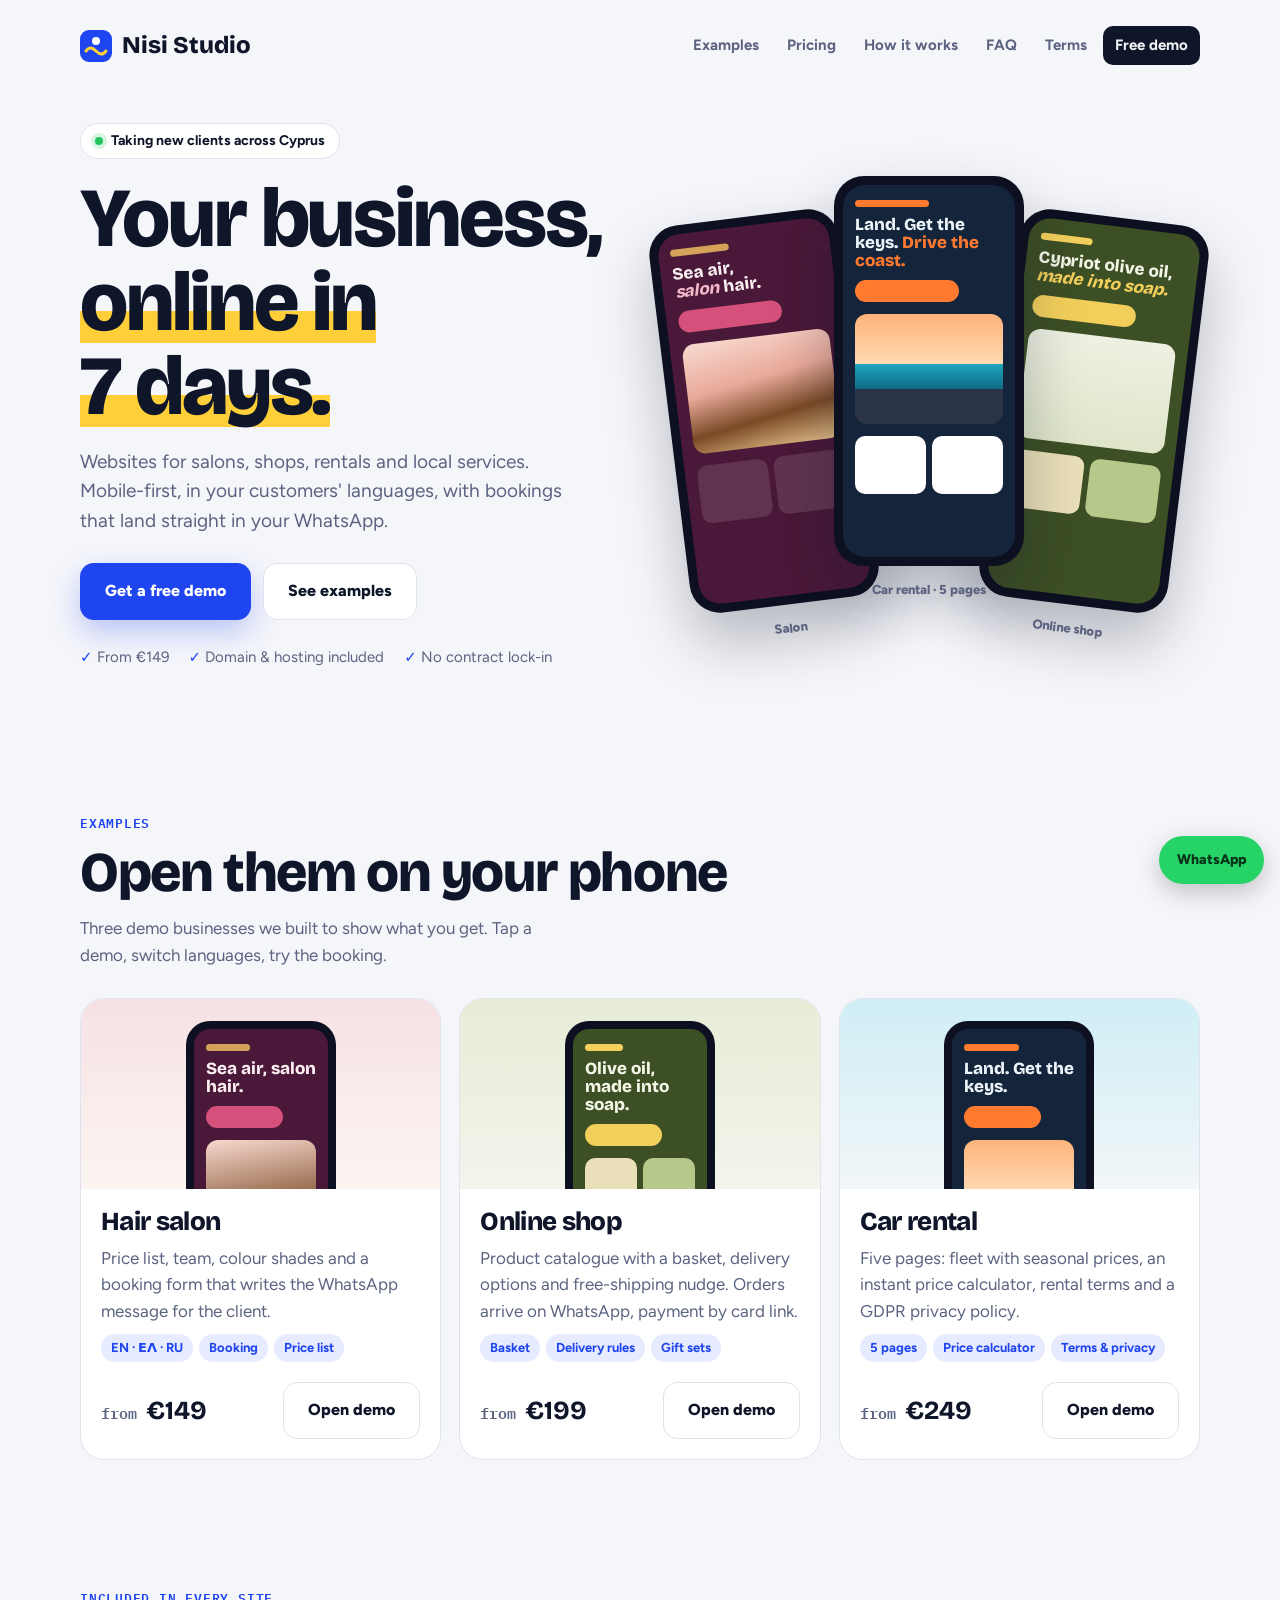
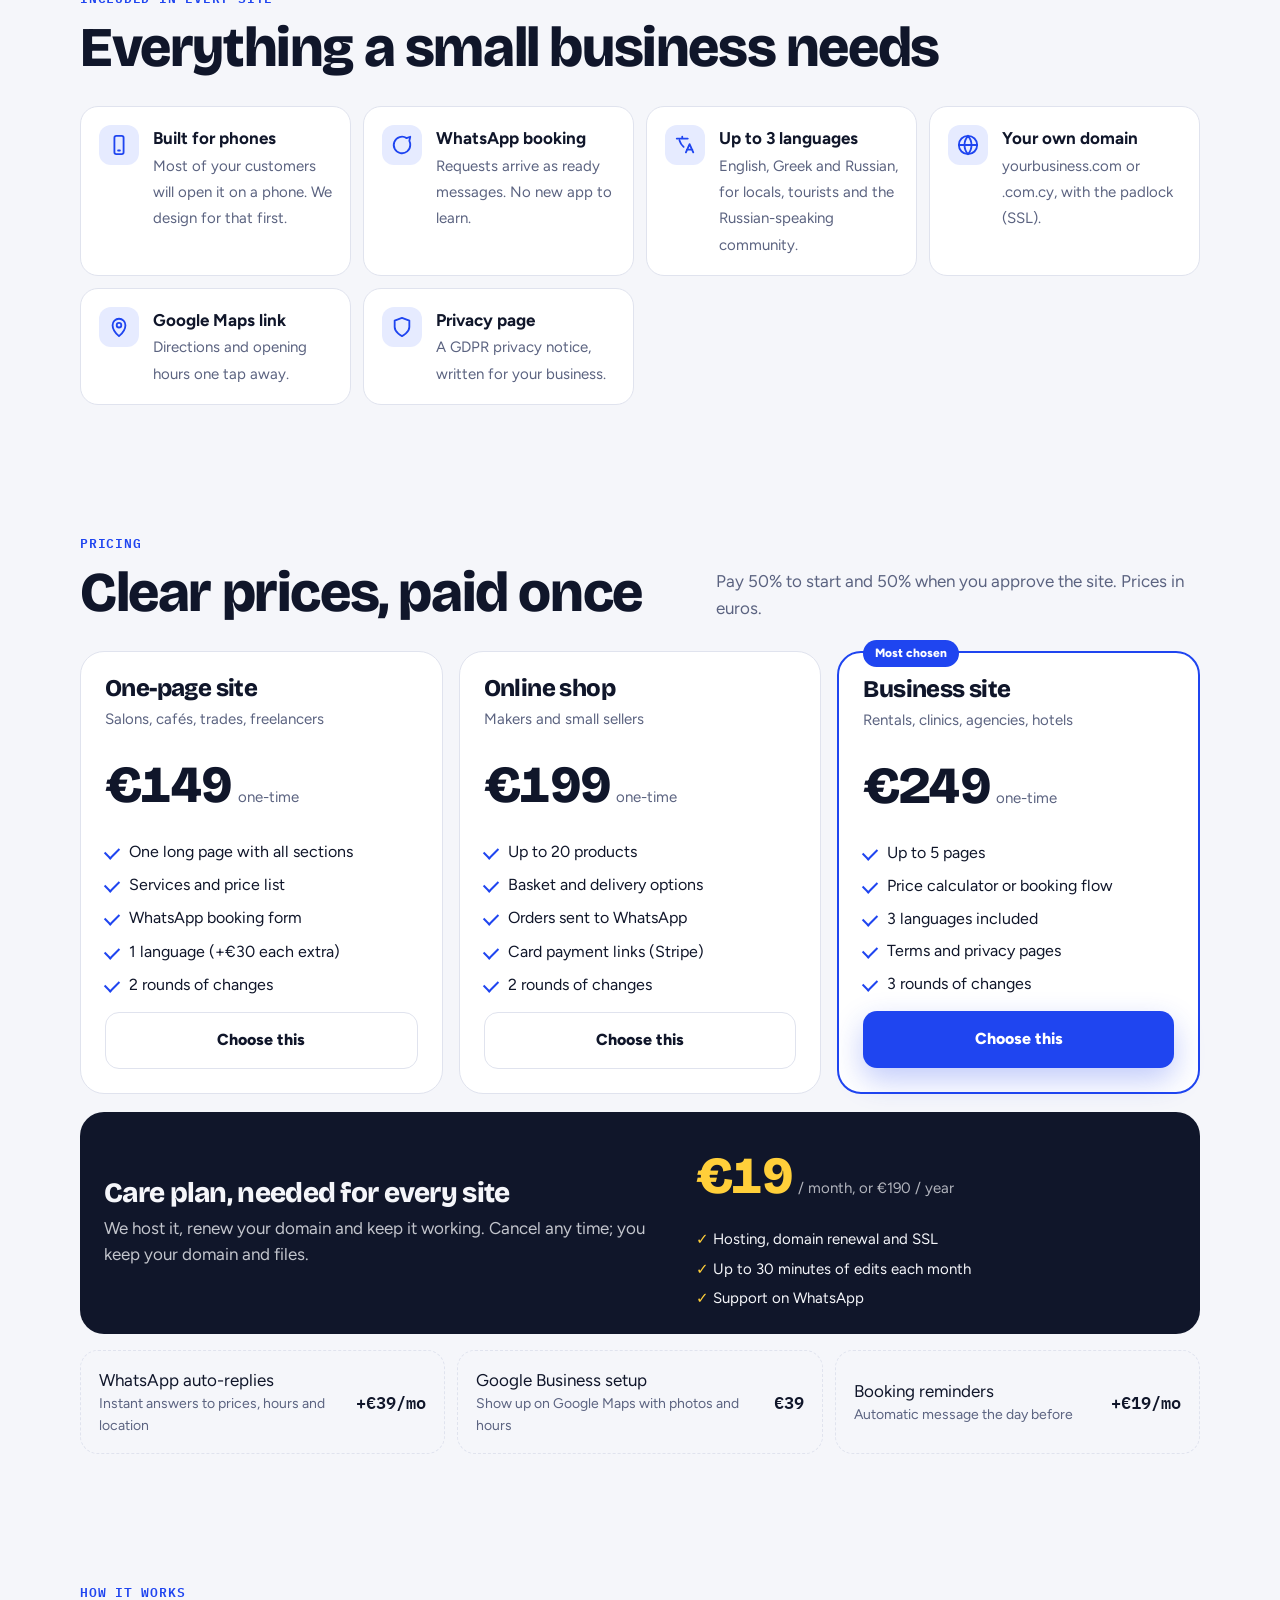
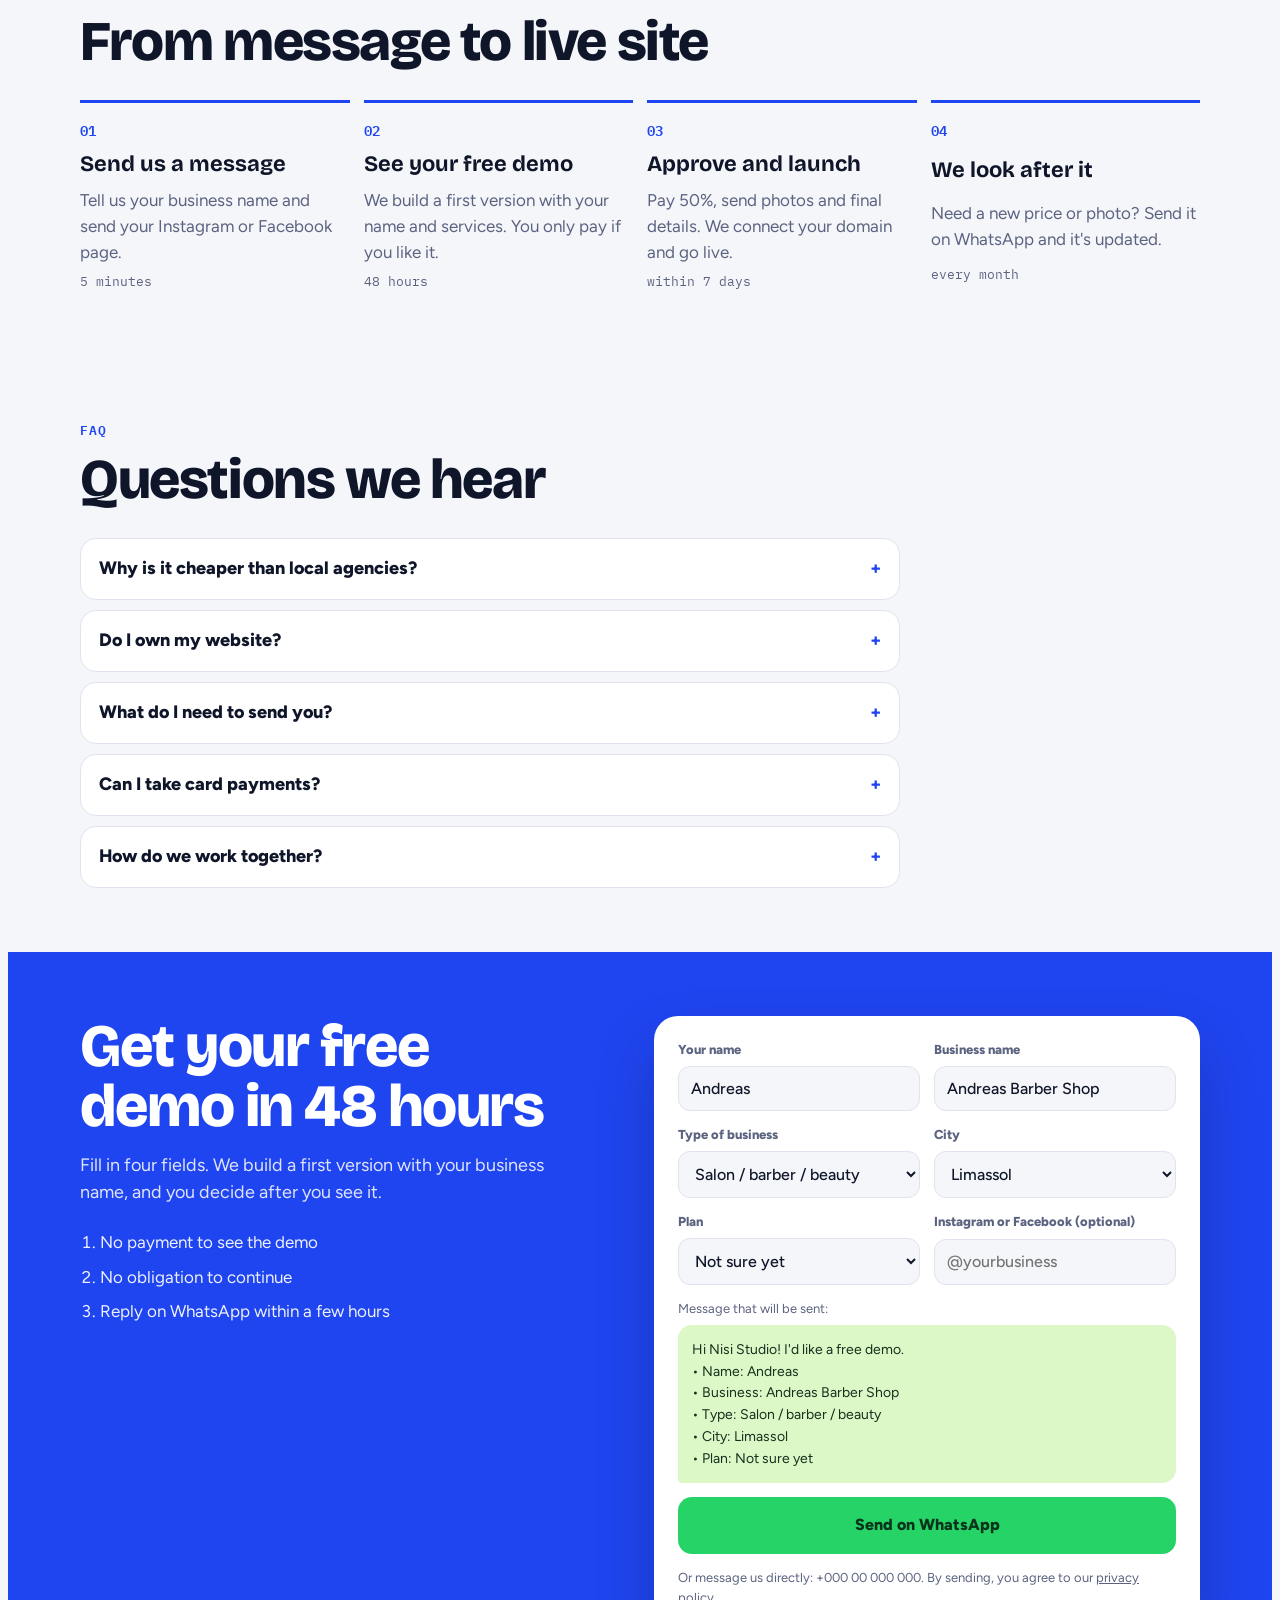
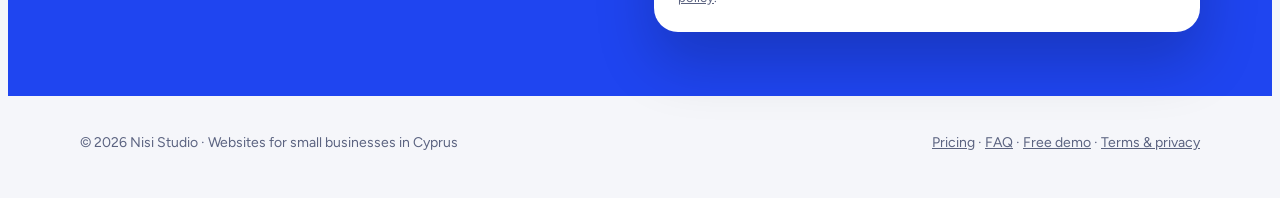
==== index.html @ 335d2a40 "Add files via upload" ====
<!doctype html>
<html lang="en">
<head>
<meta charset="utf-8">
<meta name="viewport" content="width=device-width, initial-scale=1, viewport-fit=cover">
<title>Nisi Studio</title>
<meta name="description" content="Websites for small businesses in Cyprus. Mobile-first, WhatsApp booking, ready in 7 days, from €149.">
<link rel="preconnect" href="https://fonts.googleapis.com">
<link rel="preconnect" href="https://fonts.gstatic.com" crossorigin>
<link rel="stylesheet" href="https://fonts.googleapis.com/css2?family=Bricolage+Grotesque:opsz,wght@12..96,500;12..96,700;12..96,800&family=Figtree:wght@400;500;700;800&family=IBM+Plex+Mono:wght@500;600&display=swap">
<style>
/* Layout: cobalt-on-paper studio site; hero with three phone screens previewing the demos; examples, plans, process, free-demo form that becomes a WhatsApp message */
:root{
  --bg:#f5f6fa;
  --surface:#ffffff;
  --ink:#10162a;
  --muted:#5b6380;
  --line:#e0e3ee;
  --cobalt:#1f45f0;
  --cobalt-soft:#e6ebff;
  --sun:#ffcf3a;
  --on-cobalt:#ffffff;
  --display:"Bricolage Grotesque", "Segoe UI", system-ui, sans-serif;
  --body:"Figtree", "Segoe UI", system-ui, sans-serif;
  --mono:"IBM Plex Mono", ui-monospace, Menlo, monospace;
  color-scheme:light;
}
@media (prefers-color-scheme: dark){
  :root:not([data-theme="light"]){
    --bg:#0b0f1d; --surface:#131a2e; --ink:#eef1fb; --muted:#a3abc8; --line:#232c47;
    --cobalt:#6f8bff; --cobalt-soft:#1b2550; --sun:#ffd65c; --on-cobalt:#0b0f1d; color-scheme:dark;
  }
}
:root[data-theme="dark"]{
  --bg:#0b0f1d; --surface:#131a2e; --ink:#eef1fb; --muted:#a3abc8; --line:#232c47;
  --cobalt:#6f8bff; --cobalt-soft:#1b2550; --sun:#ffd65c; --on-cobalt:#0b0f1d; color-scheme:dark;
}
*{box-sizing:border-box}
body{background:var(--bg);color:var(--ink);font-family:var(--body);font-size:17px;line-height:1.55;padding-inline:16px;padding-block:0;overflow-x:hidden}
.wrap{max-width:1120px;margin-inline:auto}
h1,h2,h3{font-family:var(--display);font-weight:800;line-height:1;margin:0;text-wrap:balance;letter-spacing:-.025em}
p{margin:0}
a{color:inherit}
button{font-family:inherit}
:focus-visible{outline:2px solid var(--cobalt);outline-offset:3px;border-radius:4px}
.hl{background:linear-gradient(transparent 58%,var(--sun) 58%,var(--sun) 90%,transparent 90%);color:inherit}

nav{display:flex;align-items:center;justify-content:space-between;gap:12px;padding-block:18px;flex-wrap:wrap}
.logo{display:flex;align-items:center;gap:10px;font-family:var(--display);font-weight:800;font-size:24px;text-decoration:none}
.logo svg{width:32px;height:32px}
.links{display:flex;gap:4px;align-items:center;flex-wrap:wrap}
.links a{text-decoration:none;font-weight:700;font-size:15px;padding:8px 12px;border-radius:10px;color:var(--muted)}
.links a:hover{color:var(--ink);background:var(--surface)}
.links a.cta{background:var(--ink);color:var(--bg)}
@media (max-width:640px){.links a:not(.cta){display:none}}

.btn{display:inline-flex;align-items:center;justify-content:center;gap:8px;padding:15px 24px;border-radius:14px;font-weight:800;font-size:16px;text-decoration:none;border:1px solid transparent;cursor:pointer}
.btn-cobalt{background:var(--cobalt);color:var(--on-cobalt);box-shadow:0 12px 30px rgba(31,69,240,.28)}
.btn-ghost{border-color:var(--line);background:var(--surface);color:var(--ink)}
.btn-wa{background:#25d366;color:#08341b}

.hero{display:grid;gap:36px;padding-block:24px 56px;align-items:center}
@media (min-width:920px){.hero{grid-template-columns:1fr 1fr;padding-block:40px 80px}}
.pill{display:inline-flex;align-items:center;gap:8px;background:var(--surface);border:1px solid var(--line);border-radius:999px;padding:6px 14px;font-size:14px;font-weight:700}
.pill i{width:8px;height:8px;border-radius:50%;background:#22c55e;box-shadow:0 0 0 4px rgba(34,197,94,.18)}
.hero h1{font-size:clamp(44px,8.4vw,84px);margin-top:18px}
.hero .lead{color:var(--muted);font-size:19px;margin-top:18px;max-width:42ch}
.ctas{display:flex;gap:12px;flex-wrap:wrap;margin-top:28px}
.facts{display:flex;flex-wrap:wrap;gap:8px 20px;margin-top:26px;font-size:15px;color:var(--muted)}
.facts span::before{content:"✓ ";color:var(--cobalt);font-weight:800}

/* three phones */
.phones{position:relative;height:440px;max-width:520px;width:100%;justify-self:center}
.phone{position:absolute;width:190px;height:390px;border-radius:30px;background:#0d1020;padding:9px;box-shadow:0 30px 60px rgba(16,22,42,.28);text-decoration:none;display:block}
.phone .scr{width:100%;height:100%;border-radius:22px;overflow:hidden;display:flex;flex-direction:column}
.phone.p1{left:0;top:40px;transform:rotate(-7deg)}
.phone.p2{left:50%;top:0;transform:translateX(-50%);z-index:2}
.phone.p3{right:0;top:40px;transform:rotate(7deg)}
@media (max-width:520px){.phones{height:380px}.phone{width:150px;height:310px;border-radius:24px}.phone .scr{border-radius:18px}}
@media (prefers-reduced-motion:no-preference){.phone{transition:transform .25s}.phone.p1:hover{transform:rotate(-4deg) translateY(-8px)}.phone.p3:hover{transform:rotate(4deg) translateY(-8px)}.phone.p2:hover{transform:translateX(-50%) translateY(-8px)}}
.mini-bar{height:7px;border-radius:4px;margin:3px 0}
.mini{padding:12px;display:grid;gap:6px;align-content:start}
.mini .t{font-family:var(--display);font-weight:800;line-height:1.05;font-size:17px}
.mini .b{height:22px;border-radius:999px;width:70%;margin-top:4px}
.mini .img{border-radius:12px;height:110px;margin-top:6px}
.mini .row{display:grid;grid-template-columns:1fr 1fr;gap:6px;margin-top:6px}
.mini .row div{height:58px;border-radius:10px}
.label{position:absolute;bottom:-34px;left:50%;transform:translateX(-50%);white-space:nowrap;font-size:13px;font-weight:800;color:var(--muted)}

section{padding-block:64px}
.sec-head{display:flex;flex-wrap:wrap;justify-content:space-between;align-items:end;gap:14px;margin-bottom:30px}
.sec-head h2{font-size:clamp(34px,6vw,56px)}
.sec-head p{color:var(--muted);max-width:44ch}
.kicker{font-family:var(--mono);font-size:13px;letter-spacing:.06em;text-transform:uppercase;color:var(--cobalt);font-weight:600;margin-bottom:12px}

/* examples */
.examples{display:grid;gap:18px;grid-template-columns:repeat(auto-fit,minmax(280px,1fr))}
.ex{background:var(--surface);border:1px solid var(--line);border-radius:24px;overflow:hidden;display:flex;flex-direction:column}
.ex .shot{height:190px;display:grid;place-items:end center;padding-top:22px;overflow:hidden}
.ex .shot .phone{position:relative;width:150px;height:240px;border-radius:24px 24px 0 0;padding:8px 8px 0;box-shadow:none}
.ex .shot .scr{border-radius:16px 16px 0 0}
.ex .body{padding:20px;display:grid;gap:10px;flex:1;align-content:start}
.ex h3{font-size:26px}
.ex p{color:var(--muted)}
.ex ul{list-style:none;margin:0;padding:0;display:flex;flex-wrap:wrap;gap:6px}
.ex li{font-size:13px;font-weight:700;background:var(--cobalt-soft);color:var(--cobalt);padding:4px 10px;border-radius:999px}
.ex .foot{display:flex;justify-content:space-between;align-items:center;gap:12px;padding:0 20px 20px}
.ex .price{font-family:var(--mono);font-weight:600;font-size:15px;color:var(--muted)}
.ex .price b{font-family:var(--display);font-size:26px;color:var(--ink)}

/* included */
.included{display:grid;gap:12px;grid-template-columns:repeat(auto-fit,minmax(230px,1fr))}
.inc{display:flex;gap:14px;align-items:flex-start;background:var(--surface);border:1px solid var(--line);border-radius:18px;padding:18px}
.inc svg{flex:none;width:40px;height:40px;padding:9px;border-radius:12px;background:var(--cobalt-soft);color:var(--cobalt)}
.inc b{display:block;font-size:17px}
.inc span{color:var(--muted);font-size:15px}

/* plans */
.plans{display:grid;gap:16px;grid-template-columns:repeat(auto-fit,minmax(260px,1fr));align-items:stretch}
.plan{background:var(--surface);border:1px solid var(--line);border-radius:24px;padding:24px;display:flex;flex-direction:column;gap:14px}
.plan.feat{border:2px solid var(--cobalt);position:relative}
.plan.feat::before{content:attr(data-badge);position:absolute;top:-13px;left:24px;background:var(--cobalt);color:var(--on-cobalt);font-size:12px;font-weight:800;padding:4px 12px;border-radius:999px}
.plan h3{font-size:24px}
.plan .for{color:var(--muted);font-size:15px;margin-top:-6px}
.amount{display:flex;align-items:baseline;gap:6px}
.amount b{font-family:var(--display);font-size:52px;font-weight:800;letter-spacing:-.03em;font-variant-numeric:tabular-nums}
.amount span{color:var(--muted);font-size:15px}
.plan ul{list-style:none;margin:0;padding:0;display:grid;gap:8px;flex:1}
.plan li{padding-left:24px;position:relative;font-size:16px}
.plan li::before{content:"";position:absolute;left:0;top:7px;width:12px;height:7px;border-left:2.5px solid var(--cobalt);border-bottom:2.5px solid var(--cobalt);transform:rotate(-45deg)}
.care{margin-top:18px;display:grid;gap:16px;background:var(--ink);color:var(--bg);border-radius:24px;padding:24px}
@media (min-width:820px){.care{grid-template-columns:1.2fr 1fr;align-items:center}}
.care h3{font-size:28px}
.care p{opacity:.78;margin-top:8px}
.care .amount b{color:var(--sun)}
.care .amount span{color:inherit;opacity:.7}
.care ul{list-style:none;margin:0;padding:0;display:grid;gap:6px;font-size:15px}
.care li::before{content:"✓ ";color:var(--sun);font-weight:800}
.addons{display:grid;gap:12px;grid-template-columns:repeat(auto-fit,minmax(240px,1fr));margin-top:16px}
.addon{border:1px dashed var(--line);border-radius:18px;padding:16px 18px;display:flex;justify-content:space-between;gap:12px;align-items:center}
.addon span{color:var(--muted);font-size:14px;display:block}
.addon b{font-family:var(--mono);font-weight:600;white-space:nowrap}

/* process */
.process{display:grid;gap:14px;grid-template-columns:repeat(auto-fit,minmax(220px,1fr));counter-reset:s}
.process div{border-top:3px solid var(--cobalt);padding-top:16px;display:grid;gap:6px;counter-increment:s}
.process div::before{content:counter(s,decimal-leading-zero);font-family:var(--mono);font-weight:600;color:var(--cobalt);font-size:14px}
.process b{font-family:var(--display);font-size:22px}
.process p{color:var(--muted)}
.process small{font-family:var(--mono);color:var(--muted);font-size:13px}

/* faq */
.faq{display:grid;gap:10px;max-width:820px}
details{background:var(--surface);border:1px solid var(--line);border-radius:16px;padding:16px 18px}
summary{cursor:pointer;font-weight:800;font-size:18px;list-style:none;display:flex;justify-content:space-between;gap:12px}
summary::-webkit-details-marker{display:none}
summary::after{content:"+";font-weight:800;color:var(--cobalt)}
details[open] summary::after{content:"–"}
details p{color:var(--muted);margin-top:10px}

/* demo form */
.demo{margin-inline:-16px;padding-inline:16px;background:var(--cobalt);color:var(--on-cobalt)}
.demo-grid{display:grid;gap:28px;padding-block:64px}
@media (min-width:900px){.demo-grid{grid-template-columns:1fr 1fr;align-items:start}}
.demo h2{font-size:clamp(36px,6.4vw,60px)}
.demo .lead{opacity:.86;margin-top:16px;max-width:40ch;font-size:18px}
.demo ol{margin:22px 0 0;padding-left:20px;display:grid;gap:8px;opacity:.92}
form{background:var(--surface);color:var(--ink);border-radius:24px;padding:24px;display:grid;gap:14px;box-shadow:0 30px 60px rgba(0,0,0,.2)}
.frow{display:grid;gap:14px;grid-template-columns:1fr 1fr}
@media (max-width:460px){.frow{grid-template-columns:1fr}}
label{display:grid;gap:6px;font-size:13px;font-weight:800;color:var(--muted)}
input,select{font:500 16px var(--body);color:var(--ink);background:var(--bg);border:1px solid var(--line);border-radius:12px;padding:12px;width:100%;min-width:0}
.preview{font-size:14px;background:#dcf8c6;color:#14301f;border-radius:14px 14px 14px 4px;padding:14px;white-space:pre-wrap}
.small{font-size:13px;color:var(--muted)}

footer{padding-block:36px;display:flex;justify-content:space-between;flex-wrap:wrap;gap:12px;color:var(--muted);font-size:14px}
.fab{position:fixed;right:16px;bottom:calc(16px + env(safe-area-inset-bottom,0px));background:#25d366;color:#08341b;border-radius:999px;padding:13px 18px;font-weight:800;font-size:14px;text-decoration:none;box-shadow:0 8px 24px rgba(0,0,0,.22);z-index:5}
@media (prefers-reduced-motion:no-preference){.btn,.ex{transition:transform .18s}.btn:hover{transform:translateY(-2px)}.ex:hover{transform:translateY(-4px)}}
</style>
</head>
<body>

<div class="wrap">
<nav aria-label="Main">
  <a class="logo" href="#top"><svg viewBox="0 0 32 32" aria-hidden="true"><rect width="32" height="32" rx="9" fill="#1f45f0"/><path d="M6 21c3-4 6-4 10 0s7 4 10 0" stroke="#ffcf3a" stroke-width="3" fill="none" stroke-linecap="round"/><circle cx="16" cy="11" r="4" fill="#fff"/></svg>Nisi Studio</a>
  <div class="links"><a href="#work">Examples</a><a href="#pricing">Pricing</a><a href="#how">How it works</a><a href="#faq">FAQ</a><a href="legal.html">Terms</a><a class="cta" href="#demo">Free demo</a></div>
</nav>

<header class="hero" id="top">
  <div>
    <span class="pill"><i></i>Taking new clients across Cyprus</span>
    <h1>Your business, <span class="hl">online in 7 days.</span></h1>
    <p class="lead">Websites for salons, shops, rentals and local services. Mobile-first, in your customers' languages, with bookings that land straight in your WhatsApp.</p>
    <div class="ctas">
      <a class="btn btn-cobalt" href="#demo">Get a free demo</a>
      <a class="btn btn-ghost" href="#work">See examples</a>
    </div>
    <div class="facts"><span>From €149</span><span>Domain & hosting included</span><span>No contract lock-in</span></div>
  </div>
  <div class="phones" aria-label="Three example websites">
    <a class="phone p1" href="demos/salon.html" target="_blank" rel="noopener" aria-label="Open the salon example">
      <div class="scr" style="background:#4a1838;color:#fbeef0">
        <div class="mini"><div class="mini-bar" style="width:40%;background:#d4a259"></div><div class="t">Sea air,<br><em style="color:#f2b8c9">salon</em> hair.</div><div class="b" style="background:#d5507a"></div><div class="img" style="background:linear-gradient(170deg,#f9d9cf,#e8a99a 40%,#7a4a26 70%,#e6c08a)"></div><div class="row"><div style="background:rgba(255,255,255,.12)"></div><div style="background:rgba(255,255,255,.12)"></div></div></div>
      </div><span class="label">Salon</span>
    </a>
    <a class="phone p2" href="demos/cars/index.html" target="_blank" rel="noopener" aria-label="Open the car rental example">
      <div class="scr" style="background:#13243b;color:#eef5fa">
        <div class="mini"><div class="mini-bar" style="width:50%;background:#ff7a2f"></div><div class="t">Land. Get the keys. <span style="color:#ff7a2f">Drive the coast.</span></div><div class="b" style="background:#ff7a2f"></div><div class="img" style="background:linear-gradient(180deg,#ffb37a 0,#ffd9b0 45%,#1fa7c0 45%,#0d6c84 68%,#2a3446 68%)"></div><div class="row"><div style="background:#fff"></div><div style="background:#fff"></div></div></div>
      </div><span class="label">Car rental · 5 pages</span>
    </a>
    <a class="phone p3" href="demos/shop.html" target="_blank" rel="noopener" aria-label="Open the shop example">
      <div class="scr" style="background:#3d4f25;color:#f4f6e8">
        <div class="mini"><div class="mini-bar" style="width:35%;background:#f2cf5b"></div><div class="t">Cypriot olive oil, <em style="color:#f2cf5b">made into soap.</em></div><div class="b" style="background:#f2cf5b"></div><div class="img" style="background:linear-gradient(180deg,#eef1e2,#dfe5c9)"></div><div class="row"><div style="background:#e9dfb8"></div><div style="background:#b7c98a"></div></div></div>
      </div><span class="label">Online shop</span>
    </a>
  </div>
</header>

<section id="work">
  <div class="sec-head">
    <div><div class="kicker">Examples</div><h2>Open them on your phone</h2></div>
    <p>Three demo businesses we built to show what you get. Tap a demo, switch languages, try the booking.</p>
  </div>
  <div class="examples">
    <article class="ex">
      <div class="shot" style="background:linear-gradient(180deg,#f6e1e4,#fbf5f2)"><div class="phone"><div class="scr" style="background:#4a1838;color:#fbeef0"><div class="mini"><div class="mini-bar" style="width:40%;background:#d4a259"></div><div class="t">Sea air, salon hair.</div><div class="b" style="background:#d5507a"></div><div class="img" style="background:linear-gradient(170deg,#f9d9cf,#7a4a26 70%,#e6c08a)"></div></div></div></div></div>
      <div class="body"><h3>Hair salon</h3><p>Price list, team, colour shades and a booking form that writes the WhatsApp message for the client.</p><ul><li>EN · ΕΛ · RU</li><li>Booking</li><li>Price list</li></ul></div>
      <div class="foot"><span class="price">from <b>€149</b></span><a class="btn btn-ghost" href="demos/salon.html" target="_blank" rel="noopener">Open demo</a></div>
    </article>
    <article class="ex">
      <div class="shot" style="background:linear-gradient(180deg,#e7ecd6,#f3f4ec)"><div class="phone"><div class="scr" style="background:#3d4f25;color:#f4f6e8"><div class="mini"><div class="mini-bar" style="width:35%;background:#f2cf5b"></div><div class="t">Olive oil, made into soap.</div><div class="b" style="background:#f2cf5b"></div><div class="row"><div style="background:#e9dfb8"></div><div style="background:#b7c98a"></div></div></div></div></div></div>
      <div class="body"><h3>Online shop</h3><p>Product catalogue with a basket, delivery options and free-shipping nudge. Orders arrive on WhatsApp, payment by card link.</p><ul><li>Basket</li><li>Delivery rules</li><li>Gift sets</li></ul></div>
      <div class="foot"><span class="price">from <b>€199</b></span><a class="btn btn-ghost" href="demos/shop.html" target="_blank" rel="noopener">Open demo</a></div>
    </article>
    <article class="ex">
      <div class="shot" style="background:linear-gradient(180deg,#cfeef5,#f2f6f8)"><div class="phone"><div class="scr" style="background:#13243b;color:#eef5fa"><div class="mini"><div class="mini-bar" style="width:50%;background:#ff7a2f"></div><div class="t">Land. Get the keys.</div><div class="b" style="background:#ff7a2f"></div><div class="img" style="background:linear-gradient(180deg,#ffb37a 0,#ffd9b0 45%,#1fa7c0 45%,#0d6c84 68%,#2a3446 68%)"></div></div></div></div></div>
      <div class="body"><h3>Car rental</h3><p>Five pages: fleet with seasonal prices, an instant price calculator, rental terms and a GDPR privacy policy.</p><ul><li>5 pages</li><li>Price calculator</li><li>Terms & privacy</li></ul></div>
      <div class="foot"><span class="price">from <b>€249</b></span><a class="btn btn-ghost" href="demos/cars/index.html" target="_blank" rel="noopener">Open demo</a></div>
    </article>
  </div>
</section>

<section>
  <div class="sec-head"><div><div class="kicker">Included in every site</div><h2>Everything a small business needs</h2></div></div>
  <div class="included">
    <div class="inc"><svg viewBox="0 0 24 24" fill="none" stroke="currentColor" stroke-width="2" stroke-linecap="round" stroke-linejoin="round" aria-hidden="true"><rect x="7" y="2" width="10" height="20" rx="2"/><path d="M11 18h2"/></svg><div><b>Built for phones</b><span>Most of your customers will open it on a phone. We design for that first.</span></div></div>
    <div class="inc"><svg viewBox="0 0 24 24" fill="none" stroke="currentColor" stroke-width="2" stroke-linecap="round" stroke-linejoin="round" aria-hidden="true"><path d="M21 12a9 9 0 1 1-4-7.5L21 3l-1 4.5A9 9 0 0 1 21 12Z"/></svg><div><b>WhatsApp booking</b><span>Requests arrive as ready messages. No new app to learn.</span></div></div>
    <div class="inc"><svg viewBox="0 0 24 24" fill="none" stroke="currentColor" stroke-width="2" stroke-linecap="round" stroke-linejoin="round" aria-hidden="true"><path d="M3 5h12M9 3v2m1.5 9A15 15 0 0 1 6 7m7 13 4-9 4 9m-7-3h6"/></svg><div><b>Up to 3 languages</b><span>English, Greek and Russian, for locals, tourists and the Russian-speaking community.</span></div></div>
    <div class="inc"><svg viewBox="0 0 24 24" fill="none" stroke="currentColor" stroke-width="2" stroke-linecap="round" stroke-linejoin="round" aria-hidden="true"><circle cx="12" cy="12" r="10"/><path d="M2 12h20M12 2a15 15 0 0 1 0 20M12 2a15 15 0 0 0 0 20"/></svg><div><b>Your own domain</b><span>yourbusiness.com or .com.cy, with the padlock (SSL).</span></div></div>
    <div class="inc"><svg viewBox="0 0 24 24" fill="none" stroke="currentColor" stroke-width="2" stroke-linecap="round" stroke-linejoin="round" aria-hidden="true"><path d="M12 22s-7-6-7-12a7 7 0 0 1 14 0c0 6-7 12-7 12Z"/><circle cx="12" cy="10" r="2.5"/></svg><div><b>Google Maps link</b><span>Directions and opening hours one tap away.</span></div></div>
    <div class="inc"><svg viewBox="0 0 24 24" fill="none" stroke="currentColor" stroke-width="2" stroke-linecap="round" stroke-linejoin="round" aria-hidden="true"><path d="M12 22s8-4 8-10V5l-8-3-8 3v7c0 6 8 10 8 10Z"/></svg><div><b>Privacy page</b><span>A GDPR privacy notice, written for your business.</span></div></div>
  </div>
</section>

<section id="pricing">
  <div class="sec-head">
    <div><div class="kicker">Pricing</div><h2>Clear prices, paid once</h2></div>
    <p>Pay 50% to start and 50% when you approve the site. Prices in euros.</p>
  </div>
  <div class="plans">
    <div class="plan">
      <h3>One-page site</h3><p class="for">Salons, cafés, trades, freelancers</p>
      <div class="amount"><b>€149</b><span>one-time</span></div>
      <ul><li>One long page with all sections</li><li>Services and price list</li><li>WhatsApp booking form</li><li>1 language (+€30 each extra)</li><li>2 rounds of changes</li></ul>
      <a class="btn btn-ghost" href="#demo" data-plan="One-page site">Choose this</a>
    </div>
    <div class="plan">
      <h3>Online shop</h3><p class="for">Makers and small sellers</p>
      <div class="amount"><b>€199</b><span>one-time</span></div>
      <ul><li>Up to 20 products</li><li>Basket and delivery options</li><li>Orders sent to WhatsApp</li><li>Card payment links (Stripe)</li><li>2 rounds of changes</li></ul>
      <a class="btn btn-ghost" href="#demo" data-plan="Online shop">Choose this</a>
    </div>
    <div class="plan feat" data-badge="Most chosen">
      <h3>Business site</h3><p class="for">Rentals, clinics, agencies, hotels</p>
      <div class="amount"><b>€249</b><span>one-time</span></div>
      <ul><li>Up to 5 pages</li><li>Price calculator or booking flow</li><li>3 languages included</li><li>Terms and privacy pages</li><li>3 rounds of changes</li></ul>
      <a class="btn btn-cobalt" href="#demo" data-plan="Business site">Choose this</a>
    </div>
  </div>
  <div class="care">
    <div>
      <h3>Care plan, needed for every site</h3>
      <p>We host it, renew your domain and keep it working. Cancel any time; you keep your domain and files.</p>
    </div>
    <div style="display:grid;gap:12px">
      <div class="amount"><b>€19</b><span>/ month, or €190 / year</span></div>
      <ul><li>Hosting, domain renewal and SSL</li><li>Up to 30 minutes of edits each month</li><li>Support on WhatsApp</li></ul>
    </div>
  </div>
  <div class="addons">
    <div class="addon"><div>WhatsApp auto-replies<span>Instant answers to prices, hours and location</span></div><b>+€39/mo</b></div>
    <div class="addon"><div>Google Business setup<span>Show up on Google Maps with photos and hours</span></div><b>€39</b></div>
    <div class="addon"><div>Booking reminders<span>Automatic message the day before</span></div><b>+€19/mo</b></div>
  </div>
</section>

<section id="how">
  <div class="sec-head"><div><div class="kicker">How it works</div><h2>From message to live site</h2></div></div>
  <div class="process">
    <div><b>Send us a message</b><p>Tell us your business name and send your Instagram or Facebook page.</p><small>5 minutes</small></div>
    <div><b>See your free demo</b><p>We build a first version with your name and services. You only pay if you like it.</p><small>48 hours</small></div>
    <div><b>Approve and launch</b><p>Pay 50%, send photos and final details. We connect your domain and go live.</p><small>within 7 days</small></div>
    <div><b>We look after it</b><p>Need a new price or photo? Send it on WhatsApp and it's updated.</p><small>every month</small></div>
  </div>
</section>

<section id="faq">
  <div class="sec-head"><div><div class="kicker">FAQ</div><h2>Questions we hear</h2></div></div>
  <div class="faq">
    <details><summary>Why is it cheaper than local agencies?</summary><p>We are a small remote studio with no office costs, and we build on a proven set of templates that we adapt to your business. You get a custom-looking site without paying for weeks of meetings.</p></details>
    <details><summary>Do I own my website?</summary><p>Yes. The domain carries your business name and the files are yours. We manage the technical side while you're on the care plan, and if you ever leave, we transfer the domain and hand over every file.</p></details>
    <details><summary>What do I need to send you?</summary><p>Your logo if you have one, 5 to 15 photos, your services and prices, opening hours and your WhatsApp number. We can write the text for you.</p></details>
    <details><summary>Can I take card payments?</summary><p>Yes. Shops and bookings can send a secure Stripe payment link after you confirm an order. For bigger stores we can move you to Shopify later.</p></details>
    <details><summary>How do we work together?</summary><p>Everything happens on WhatsApp and short video calls, in English. You approve each step before we move on.</p></details>
  </div>
</section>
</div>

<div class="demo" id="demo">
<div class="wrap">
<div class="demo-grid">
  <div>
    <h2>Get your free demo in 48 hours</h2>
    <p class="lead">Fill in four fields. We build a first version with your business name, and you decide after you see it.</p>
    <ol><li>No payment to see the demo</li><li>No obligation to continue</li><li>Reply on WhatsApp within a few hours</li></ol>
  </div>
  <form id="form" novalidate>
    <div class="frow">
      <label>Your name<input id="f-name" autocomplete="name" value="Andreas"></label>
      <label>Business name<input id="f-biz" value="Andreas Barber Shop"></label>
    </div>
    <div class="frow">
      <label>Type of business<select id="f-type"><option>Salon / barber / beauty</option><option>Restaurant / café</option><option>Shop / online seller</option><option>Car or boat rental</option><option>Clinic / health</option><option>Real estate</option><option>Freelancer / services</option><option>Other</option></select></label>
      <label>City<select id="f-country"><option>Limassol</option><option>Nicosia</option><option>Larnaca</option><option>Paphos</option><option>Ayia Napa / Protaras</option><option>Other</option></select></label>
    </div>
    <div class="frow">
      <label>Plan<select id="f-plan"><option>Not sure yet</option><option>One-page site</option><option>Online shop</option><option>Business site</option></select></label>
      <label>Instagram or Facebook (optional)<input id="f-link" placeholder="@yourbusiness"></label>
    </div>
    <div><div class="small" style="margin-bottom:6px">Message that will be sent:</div><div class="preview" id="preview"></div></div>
    <a class="btn btn-wa" id="send" href="#" target="_blank" rel="noopener">Send on WhatsApp</a>
    <p class="small">Or message us directly: <span id="num">+000 00 000 000</span>. By sending, you agree to our <a href="legal.html#privacy">privacy policy</a>.</p>
  </form>
</div>
</div>
</div>

<div class="wrap">
<footer>
  <span>© 2026 Nisi Studio · Websites for small businesses in Cyprus</span>
  <span><a href="#pricing">Pricing</a> · <a href="#faq">FAQ</a> · <a href="#demo">Free demo</a> · <a href="legal.html">Terms & privacy</a></span>
</footer>
</div>

<a class="fab" id="fab" href="#" target="_blank" rel="noopener">WhatsApp</a>

<script>
const WA = "000000000000"; // put your WhatsApp number here, digits only, with country code
const $ = id => document.getElementById(id);
function update(){
  const lines = ["Hi Nisi Studio! I'd like a free demo.",
    `• Name: ${$("f-name").value}`,
    `• Business: ${$("f-biz").value}`,
    `• Type: ${$("f-type").value}`,
    `• City: ${$("f-country").value}`,
    `• Plan: ${$("f-plan").value}`];
  if ($("f-link").value.trim()) lines.push(`• Page: ${$("f-link").value.trim()}`);
  const text = lines.join("\n");
  $("preview").textContent = text;
  $("send").href = `https://wa.me/${WA}?text=${encodeURIComponent(text)}`;
}
$("fab").href = `https://wa.me/${WA}?text=${encodeURIComponent("Hi Nisi Studio! I have a question about a website.")}`;
document.querySelectorAll("[data-plan]").forEach(a => a.addEventListener("click", () => { $("f-plan").value = a.dataset.plan; update(); }));
$("form").addEventListener("input", update);
$("form").addEventListener("submit", e => e.preventDefault());
update();
</script>
</body>
</html>
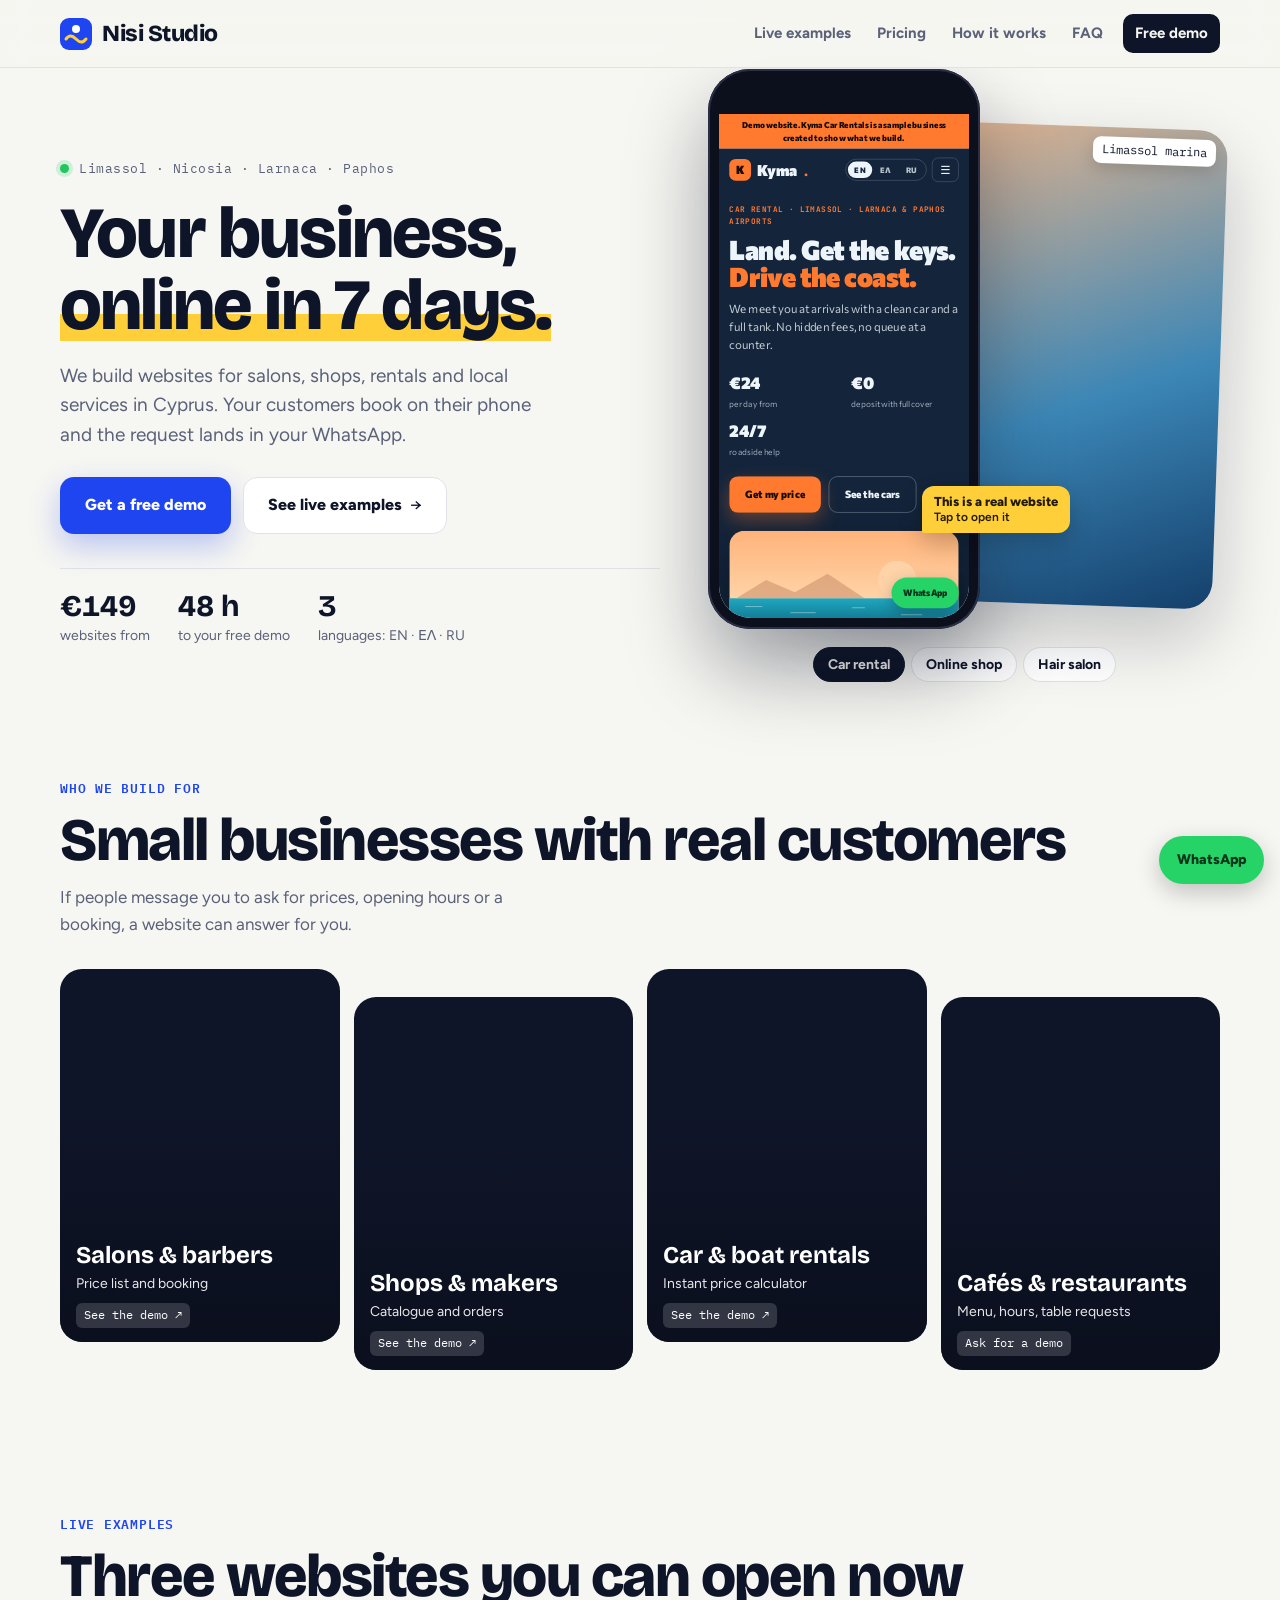
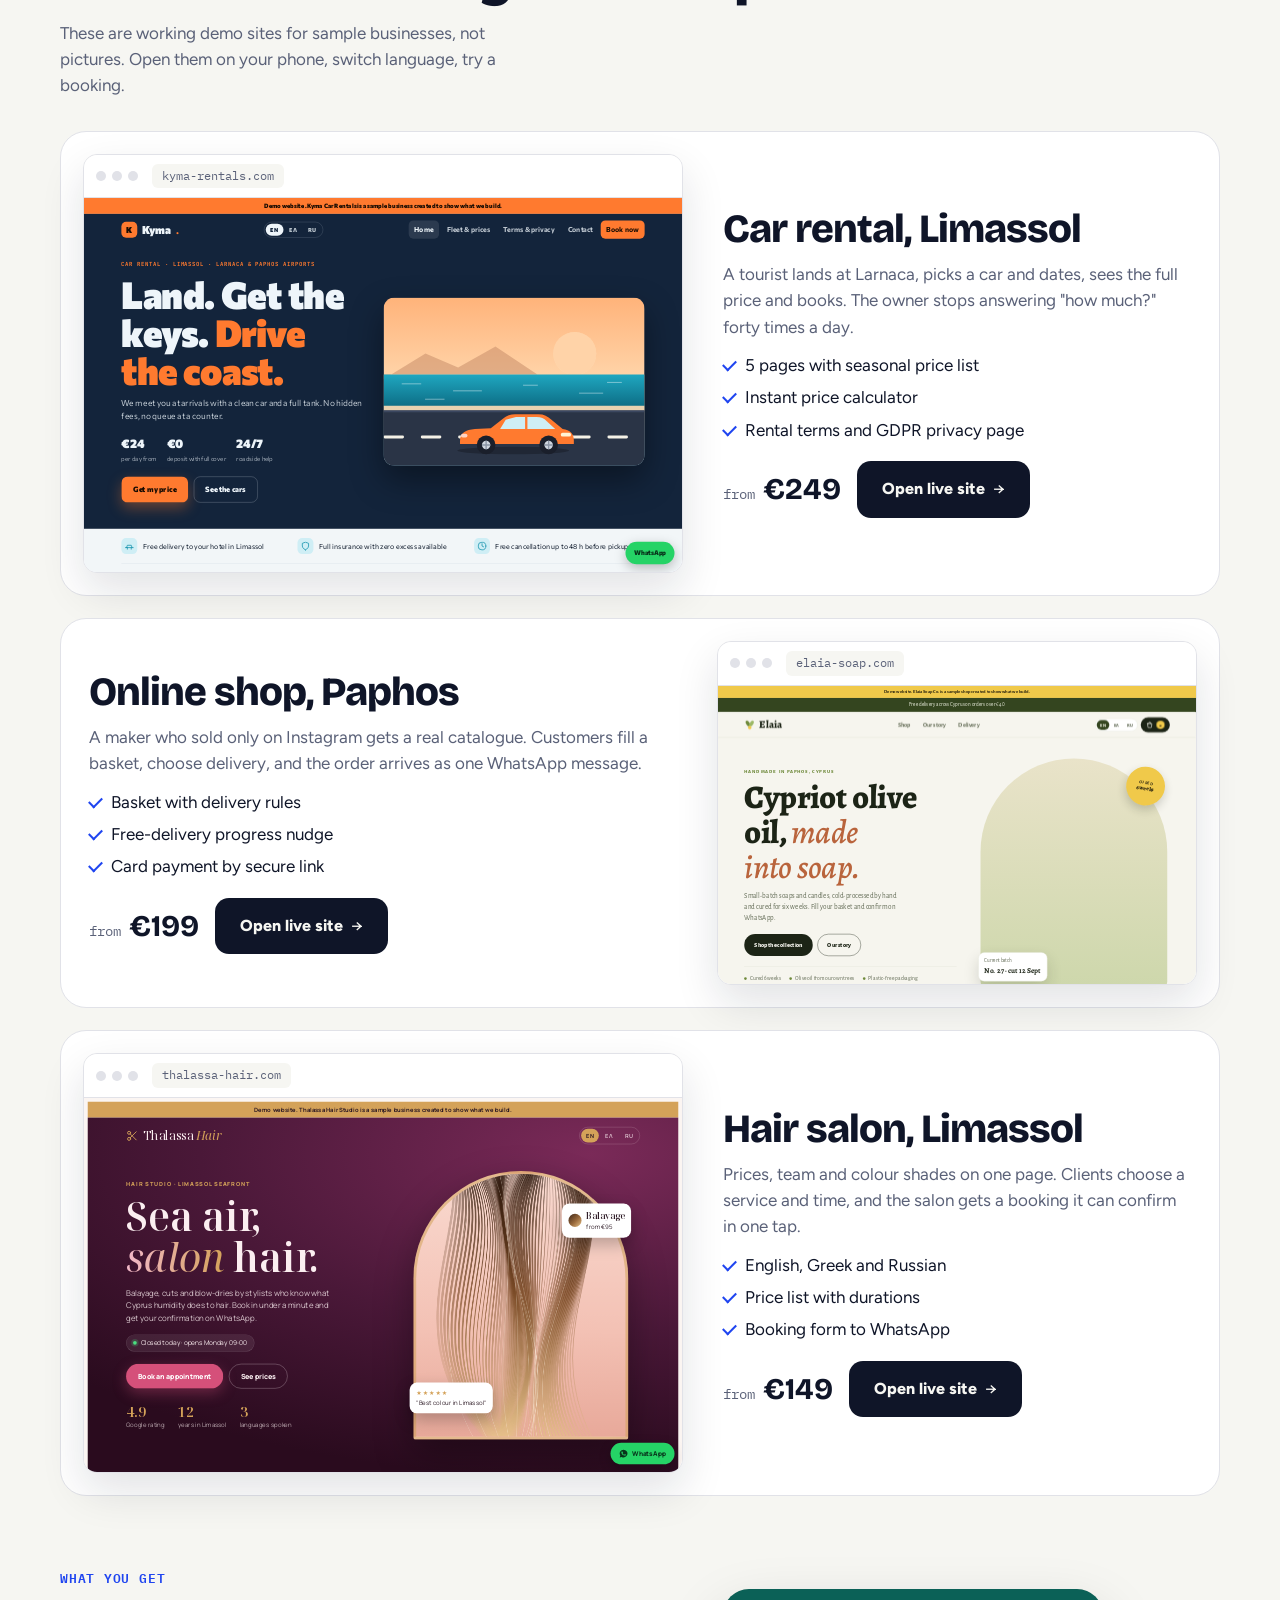
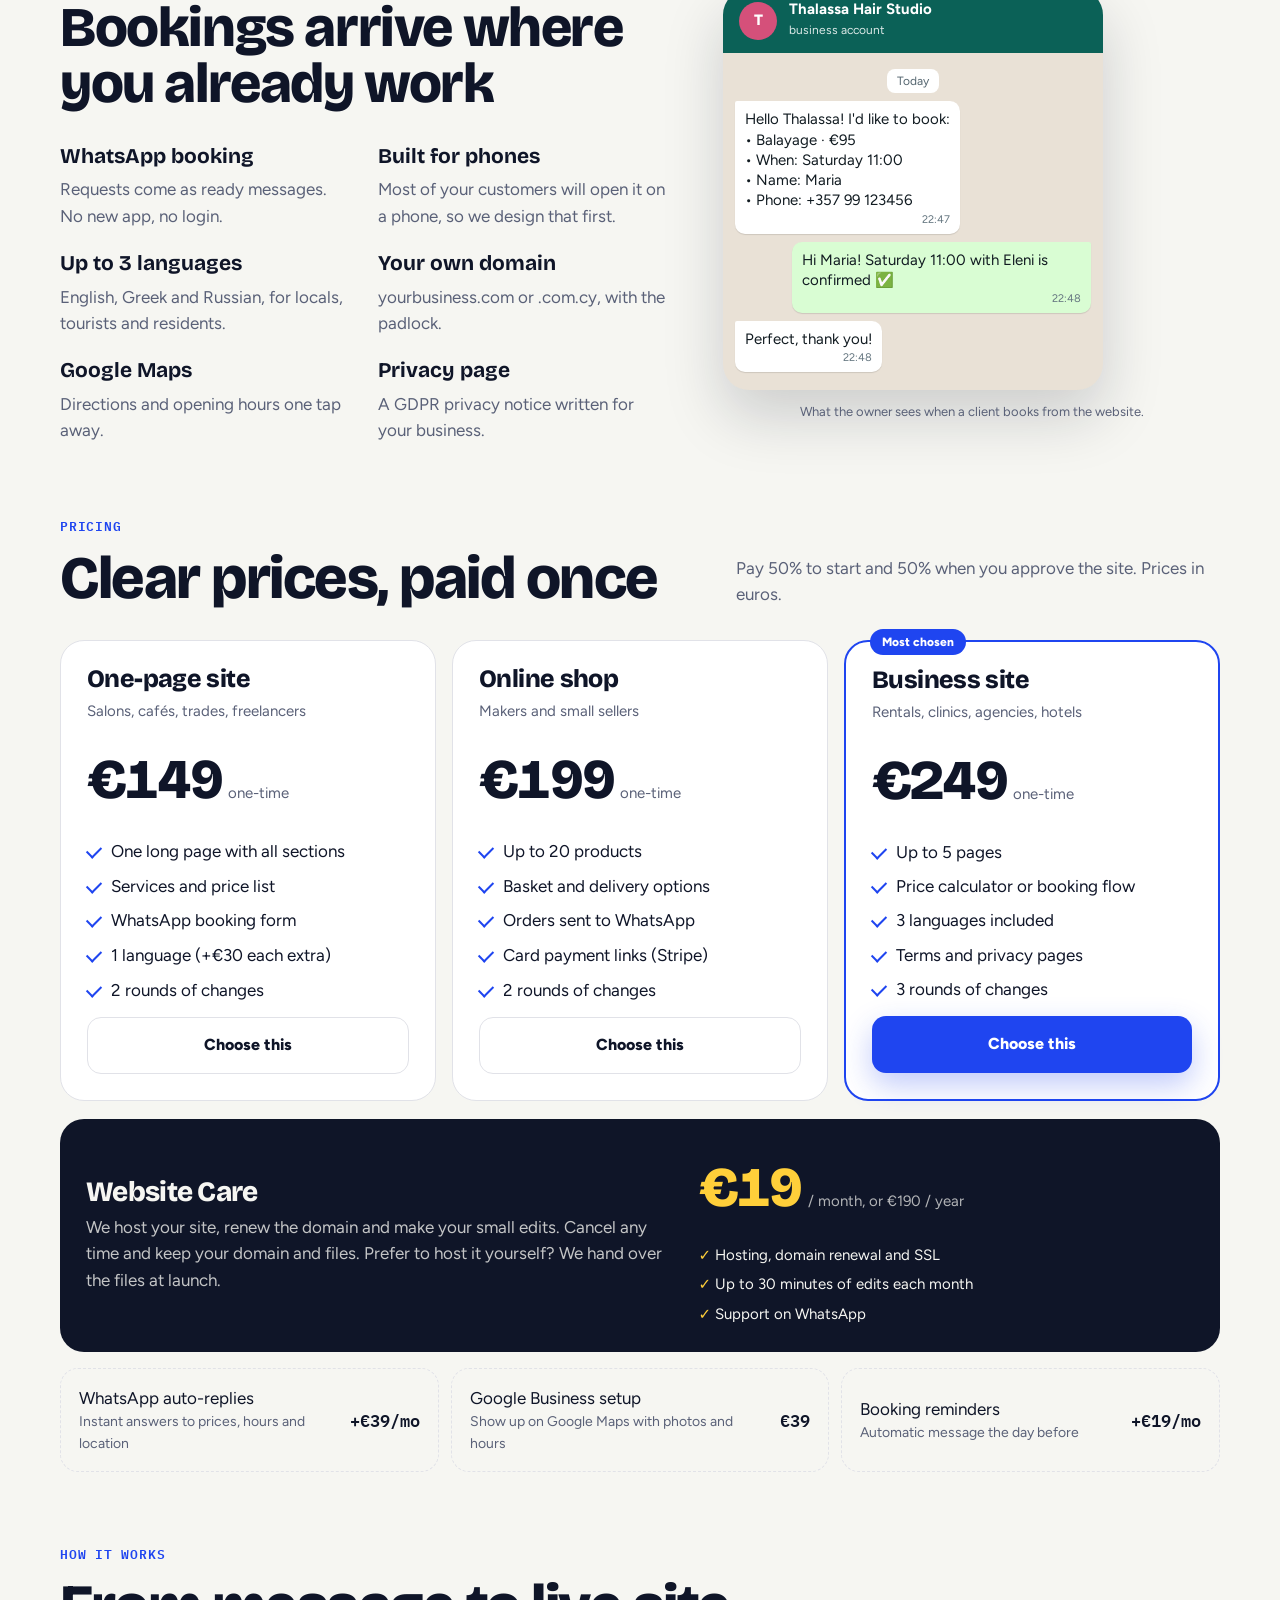
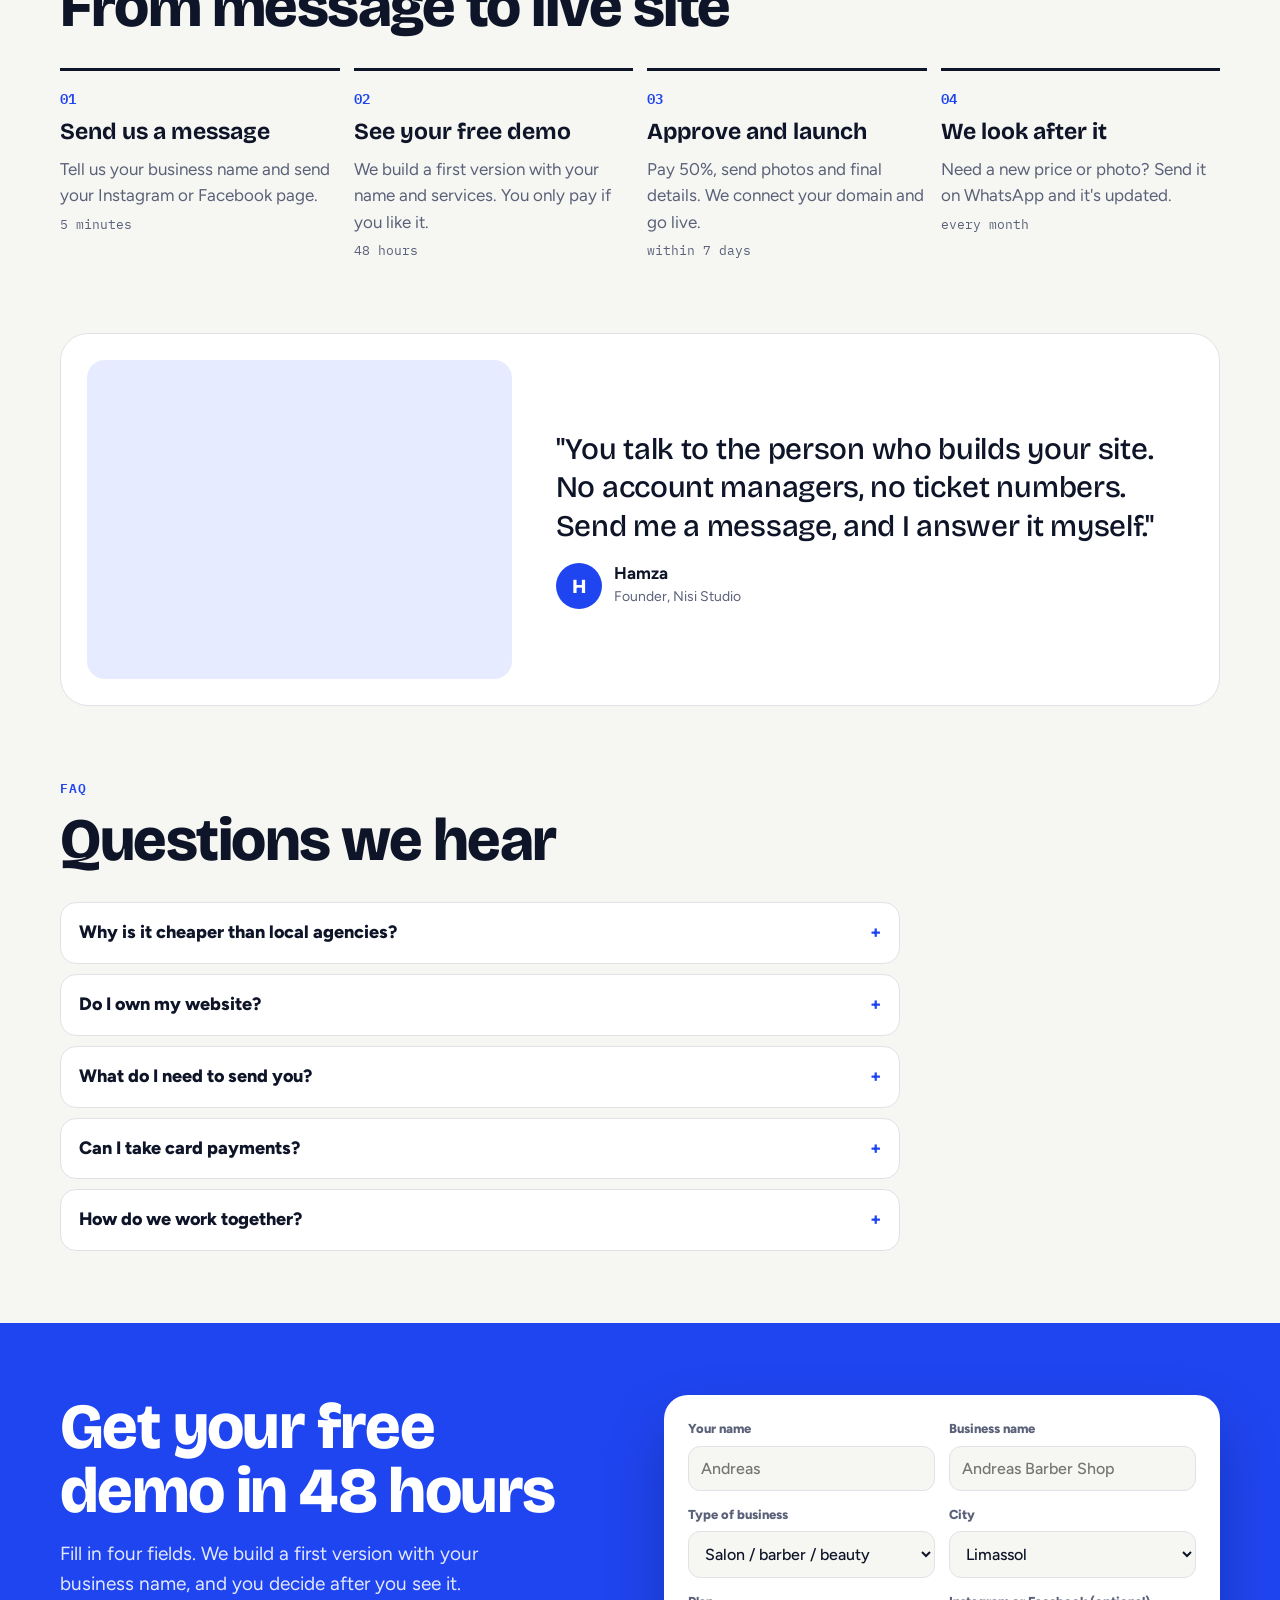
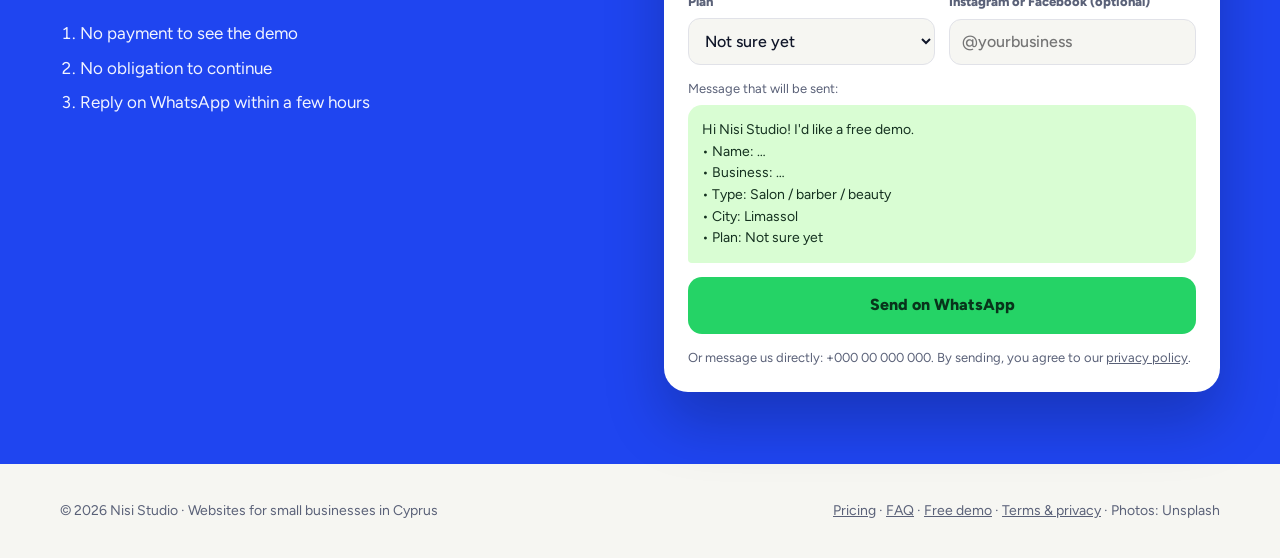
==== commit d2b88fe4: "Redesign homepage around live demo previews and real photos Co-Authored-By: Claude Opus 5.5 <noreply" ====
--- a/index.html
+++ b/index.html
@@ -7,17 +7,18 @@
 <meta name="description" content="Websites for small businesses in Cyprus. Mobile-first, WhatsApp booking, ready in 7 days, from €149.">
 <link rel="preconnect" href="https://fonts.googleapis.com">
 <link rel="preconnect" href="https://fonts.gstatic.com" crossorigin>
+<link rel="preconnect" href="https://images.unsplash.com">
 <link rel="stylesheet" href="https://fonts.googleapis.com/css2?family=Bricolage+Grotesque:opsz,wght@12..96,500;12..96,700;12..96,800&family=Figtree:wght@400;500;700;800&family=IBM+Plex+Mono:wght@500;600&display=swap">
 <style>
-/* Layout: cobalt-on-paper studio site; hero with three phone screens previewing the demos; examples, plans, process, free-demo form that becomes a WhatsApp message */
+/* Layout: paper-white studio site built around real things. Hero = harbour photo with a phone running a live demo site; photo strip of the businesses we build for; live browser previews of the three demos; WhatsApp chat mock; pricing; founder note; free-demo form */
 :root{
-  --bg:#f5f6fa;
+  --bg:#f6f6f2;
   --surface:#ffffff;
-  --ink:#10162a;
-  --muted:#5b6380;
-  --line:#e0e3ee;
+  --ink:#0f1528;
+  --muted:#5a6178;
+  --line:#e1e2e8;
   --cobalt:#1f45f0;
-  --cobalt-soft:#e6ebff;
+  --cobalt-soft:#e7ebff;
   --sun:#ffcf3a;
   --on-cobalt:#ffffff;
   --display:"Bricolage Grotesque", "Segoe UI", system-ui, sans-serif;
@@ -27,108 +28,159 @@
 }
 @media (prefers-color-scheme: dark){
   :root:not([data-theme="light"]){
-    --bg:#0b0f1d; --surface:#131a2e; --ink:#eef1fb; --muted:#a3abc8; --line:#232c47;
-    --cobalt:#6f8bff; --cobalt-soft:#1b2550; --sun:#ffd65c; --on-cobalt:#0b0f1d; color-scheme:dark;
+    --bg:#0b0f1c; --surface:#131a2d; --ink:#eef1fb; --muted:#a2aac6; --line:#232c46;
+    --cobalt:#7089ff; --cobalt-soft:#1a2450; --sun:#ffd65c; --on-cobalt:#0b0f1c; color-scheme:dark;
   }
 }
 :root[data-theme="dark"]{
-  --bg:#0b0f1d; --surface:#131a2e; --ink:#eef1fb; --muted:#a3abc8; --line:#232c47;
-  --cobalt:#6f8bff; --cobalt-soft:#1b2550; --sun:#ffd65c; --on-cobalt:#0b0f1d; color-scheme:dark;
+  --bg:#0b0f1c; --surface:#131a2d; --ink:#eef1fb; --muted:#a2aac6; --line:#232c46;
+  --cobalt:#7089ff; --cobalt-soft:#1a2450; --sun:#ffd65c; --on-cobalt:#0b0f1c; color-scheme:dark;
 }
 *{box-sizing:border-box}
-body{background:var(--bg);color:var(--ink);font-family:var(--body);font-size:17px;line-height:1.55;padding-inline:16px;padding-block:0;overflow-x:hidden}
-.wrap{max-width:1120px;margin-inline:auto}
+html{scroll-behavior:smooth}
+body{margin:0;background:var(--bg);color:var(--ink);font-family:var(--body);font-size:17px;line-height:1.55;padding-inline:16px;overflow-x:hidden}
+.wrap{max-width:1160px;margin-inline:auto}
 h1,h2,h3{font-family:var(--display);font-weight:800;line-height:1;margin:0;text-wrap:balance;letter-spacing:-.025em}
 p{margin:0}
 a{color:inherit}
+img{max-width:100%;display:block}
 button{font-family:inherit}
 :focus-visible{outline:2px solid var(--cobalt);outline-offset:3px;border-radius:4px}
-.hl{background:linear-gradient(transparent 58%,var(--sun) 58%,var(--sun) 90%,transparent 90%);color:inherit}
-
-nav{display:flex;align-items:center;justify-content:space-between;gap:12px;padding-block:18px;flex-wrap:wrap}
-.logo{display:flex;align-items:center;gap:10px;font-family:var(--display);font-weight:800;font-size:24px;text-decoration:none}
+.hl{background:linear-gradient(transparent 60%,var(--sun) 60%,var(--sun) 92%,transparent 92%)}
+@media (prefers-color-scheme: dark){:root:not([data-theme="light"]) .hl{background:none;color:var(--sun)}}
+:root[data-theme="dark"] .hl{background:none;color:var(--sun)}
+
+/* nav */
+.top{position:sticky;top:0;z-index:20;margin-inline:-16px;padding-inline:16px;background:color-mix(in srgb,var(--bg) 86%,transparent);backdrop-filter:blur(12px);border-bottom:1px solid var(--line)}
+nav.main{display:flex;align-items:center;justify-content:space-between;gap:12px;padding-block:14px}
+.logo{display:flex;align-items:center;gap:10px;font-family:var(--display);font-weight:800;font-size:23px;text-decoration:none;letter-spacing:-.02em}
 .logo svg{width:32px;height:32px}
-.links{display:flex;gap:4px;align-items:center;flex-wrap:wrap}
+.links{display:flex;gap:2px;align-items:center}
 .links a{text-decoration:none;font-weight:700;font-size:15px;padding:8px 12px;border-radius:10px;color:var(--muted)}
 .links a:hover{color:var(--ink);background:var(--surface)}
-.links a.cta{background:var(--ink);color:var(--bg)}
-@media (max-width:640px){.links a:not(.cta){display:none}}
+.links a.cta{background:var(--ink);color:var(--bg);margin-left:6px}
+@media (max-width:760px){.links a:not(.cta){display:none}}
 
 .btn{display:inline-flex;align-items:center;justify-content:center;gap:8px;padding:15px 24px;border-radius:14px;font-weight:800;font-size:16px;text-decoration:none;border:1px solid transparent;cursor:pointer}
 .btn-cobalt{background:var(--cobalt);color:var(--on-cobalt);box-shadow:0 12px 30px rgba(31,69,240,.28)}
 .btn-ghost{border-color:var(--line);background:var(--surface);color:var(--ink)}
+.btn-ink{background:var(--ink);color:var(--bg)}
 .btn-wa{background:#25d366;color:#08341b}
-
-.hero{display:grid;gap:36px;padding-block:24px 56px;align-items:center}
-@media (min-width:920px){.hero{grid-template-columns:1fr 1fr;padding-block:40px 80px}}
-.pill{display:inline-flex;align-items:center;gap:8px;background:var(--surface);border:1px solid var(--line);border-radius:999px;padding:6px 14px;font-size:14px;font-weight:700}
-.pill i{width:8px;height:8px;border-radius:50%;background:#22c55e;box-shadow:0 0 0 4px rgba(34,197,94,.18)}
-.hero h1{font-size:clamp(44px,8.4vw,84px);margin-top:18px}
-.hero .lead{color:var(--muted);font-size:19px;margin-top:18px;max-width:42ch}
+.arrow::after{content:"→";font-weight:500}
+
+/* hero */
+.hero{display:grid;gap:40px;padding-block:32px 56px;align-items:center}
+@media (min-width:960px){.hero{grid-template-columns:1.08fr .92fr;gap:48px;padding-block:56px 88px}}
+.where{font-family:var(--mono);font-size:13px;letter-spacing:.04em;color:var(--muted);display:flex;align-items:center;gap:10px}
+.where i{width:9px;height:9px;border-radius:50%;background:#22c55e;box-shadow:0 0 0 4px rgba(34,197,94,.18)}
+.hero h1{font-size:clamp(44px,6vw,72px);margin-top:18px}
+.hero .lead{color:var(--muted);font-size:19px;margin-top:20px;max-width:42ch}
 .ctas{display:flex;gap:12px;flex-wrap:wrap;margin-top:28px}
-.facts{display:flex;flex-wrap:wrap;gap:8px 20px;margin-top:26px;font-size:15px;color:var(--muted)}
-.facts span::before{content:"✓ ";color:var(--cobalt);font-weight:800}
-
-/* three phones */
-.phones{position:relative;height:440px;max-width:520px;width:100%;justify-self:center}
-.phone{position:absolute;width:190px;height:390px;border-radius:30px;background:#0d1020;padding:9px;box-shadow:0 30px 60px rgba(16,22,42,.28);text-decoration:none;display:block}
-.phone .scr{width:100%;height:100%;border-radius:22px;overflow:hidden;display:flex;flex-direction:column}
-.phone.p1{left:0;top:40px;transform:rotate(-7deg)}
-.phone.p2{left:50%;top:0;transform:translateX(-50%);z-index:2}
-.phone.p3{right:0;top:40px;transform:rotate(7deg)}
-@media (max-width:520px){.phones{height:380px}.phone{width:150px;height:310px;border-radius:24px}.phone .scr{border-radius:18px}}
-@media (prefers-reduced-motion:no-preference){.phone{transition:transform .25s}.phone.p1:hover{transform:rotate(-4deg) translateY(-8px)}.phone.p3:hover{transform:rotate(4deg) translateY(-8px)}.phone.p2:hover{transform:translateX(-50%) translateY(-8px)}}
-.mini-bar{height:7px;border-radius:4px;margin:3px 0}
-.mini{padding:12px;display:grid;gap:6px;align-content:start}
-.mini .t{font-family:var(--display);font-weight:800;line-height:1.05;font-size:17px}
-.mini .b{height:22px;border-radius:999px;width:70%;margin-top:4px}
-.mini .img{border-radius:12px;height:110px;margin-top:6px}
-.mini .row{display:grid;grid-template-columns:1fr 1fr;gap:6px;margin-top:6px}
-.mini .row div{height:58px;border-radius:10px}
-.label{position:absolute;bottom:-34px;left:50%;transform:translateX(-50%);white-space:nowrap;font-size:13px;font-weight:800;color:var(--muted)}
-
-section{padding-block:64px}
-.sec-head{display:flex;flex-wrap:wrap;justify-content:space-between;align-items:end;gap:14px;margin-bottom:30px}
-.sec-head h2{font-size:clamp(34px,6vw,56px)}
+.proof{display:grid;grid-template-columns:repeat(3,auto);justify-content:start;gap:8px 28px;margin-top:34px;padding-top:22px;border-top:1px solid var(--line)}
+@media (max-width:440px){.proof{grid-template-columns:repeat(3,1fr);gap:8px 14px}.proof b{font-size:24px}.proof span{font-size:12.5px;display:block;line-height:1.3}}
+.proof b{display:block;font-family:var(--display);font-size:30px;line-height:1;font-variant-numeric:tabular-nums}
+.proof span{font-size:14px;color:var(--muted)}
+
+/* stage: photo + phone with live site */
+.stage{position:relative;justify-self:center;width:100%;max-width:560px;padding-bottom:26px}
+.stage .photo{aspect-ratio:5/6;border-radius:28px;overflow:hidden;background:linear-gradient(160deg,#f6b98a,#3b86b6 60%,#143f6b);margin-left:22%;transform:rotate(2deg);box-shadow:0 30px 70px rgba(15,21,40,.22)}
+.stage .photo img{width:100%;height:100%;object-fit:cover}
+.stage .cap{position:absolute;right:4px;top:14px;font-family:var(--mono);font-size:12px;background:var(--surface);color:var(--ink);border-radius:8px;padding:4px 9px;transform:rotate(2deg);box-shadow:0 6px 16px rgba(0,0,0,.15)}
+.phone{position:absolute;left:0;bottom:0;width:272px;height:560px;background:#0c0f1c;border-radius:42px;padding:11px;box-shadow:0 40px 80px rgba(15,21,40,.38),inset 0 0 0 2px #2a2f45}
+.phone::before{content:"";position:absolute;left:50%;top:18px;width:74px;height:20px;border-radius:999px;background:#0c0f1c;transform:translateX(-50%);z-index:3}
+.screen{position:relative;width:250px;height:538px;border-radius:32px;overflow:hidden;background:#0c0f1c}
+.screen iframe{position:absolute;left:0;top:34px;width:390px;height:787px;border:0;transform:scale(.6411);transform-origin:0 0;pointer-events:none;background:#fff}
+.screen a.open{position:absolute;inset:0;z-index:2}
+.live{position:absolute;left:214px;bottom:96px;z-index:4;background:var(--sun);color:#221a00;font-weight:800;font-size:13px;padding:8px 12px;border-radius:12px 12px 12px 2px;box-shadow:0 10px 24px rgba(0,0,0,.2);max-width:170px;line-height:1.25}
+.live small{display:block;font-weight:600;font-size:12px}
+@media (max-width:520px){
+  .stage{max-width:360px}
+  .stage .photo{margin-left:30%;aspect-ratio:3/5}
+  .phone{width:232px;height:478px;border-radius:36px;padding:9px}
+  .phone::before{width:62px;height:17px;top:15px}
+  .screen{width:214px;height:460px;border-radius:28px}
+  .screen iframe{transform:scale(.5487);top:30px;height:784px}
+  .live{left:150px;bottom:70px}
+}
+.switch{display:flex;gap:6px;flex-wrap:wrap;margin-top:18px;justify-content:center}
+.switch button{border:1px solid var(--line);background:var(--surface);color:var(--ink);font-weight:700;font-size:14px;padding:8px 14px;border-radius:999px;cursor:pointer}
+.switch button[aria-pressed="true"]{background:var(--ink);color:var(--bg);border-color:var(--ink)}
+
+section{padding-block:72px}
+.sec-head{display:flex;flex-wrap:wrap;justify-content:space-between;align-items:end;gap:14px;margin-bottom:32px}
+.sec-head h2{font-size:clamp(34px,6vw,60px)}
 .sec-head p{color:var(--muted);max-width:44ch}
 .kicker{font-family:var(--mono);font-size:13px;letter-spacing:.06em;text-transform:uppercase;color:var(--cobalt);font-weight:600;margin-bottom:12px}
 
-/* examples */
-.examples{display:grid;gap:18px;grid-template-columns:repeat(auto-fit,minmax(280px,1fr))}
-.ex{background:var(--surface);border:1px solid var(--line);border-radius:24px;overflow:hidden;display:flex;flex-direction:column}
-.ex .shot{height:190px;display:grid;place-items:end center;padding-top:22px;overflow:hidden}
-.ex .shot .phone{position:relative;width:150px;height:240px;border-radius:24px 24px 0 0;padding:8px 8px 0;box-shadow:none}
-.ex .shot .scr{border-radius:16px 16px 0 0}
-.ex .body{padding:20px;display:grid;gap:10px;flex:1;align-content:start}
-.ex h3{font-size:26px}
-.ex p{color:var(--muted)}
-.ex ul{list-style:none;margin:0;padding:0;display:flex;flex-wrap:wrap;gap:6px}
-.ex li{font-size:13px;font-weight:700;background:var(--cobalt-soft);color:var(--cobalt);padding:4px 10px;border-radius:999px}
-.ex .foot{display:flex;justify-content:space-between;align-items:center;gap:12px;padding:0 20px 20px}
-.ex .price{font-family:var(--mono);font-weight:600;font-size:15px;color:var(--muted)}
-.ex .price b{font-family:var(--display);font-size:26px;color:var(--ink)}
-
-/* included */
-.included{display:grid;gap:12px;grid-template-columns:repeat(auto-fit,minmax(230px,1fr))}
-.inc{display:flex;gap:14px;align-items:flex-start;background:var(--surface);border:1px solid var(--line);border-radius:18px;padding:18px}
-.inc svg{flex:none;width:40px;height:40px;padding:9px;border-radius:12px;background:var(--cobalt-soft);color:var(--cobalt)}
-.inc b{display:block;font-size:17px}
-.inc span{color:var(--muted);font-size:15px}
-
-/* plans */
-.plans{display:grid;gap:16px;grid-template-columns:repeat(auto-fit,minmax(260px,1fr));align-items:stretch}
-.plan{background:var(--surface);border:1px solid var(--line);border-radius:24px;padding:24px;display:flex;flex-direction:column;gap:14px}
+/* who we build for: real photos */
+.who{display:grid;gap:14px;grid-template-columns:repeat(4,1fr)}
+@media (max-width:900px){.who{grid-template-columns:1fr 1fr}}
+.who a{position:relative;display:block;aspect-ratio:3/4;border-radius:22px;overflow:hidden;background:var(--ink);color:#fff;text-decoration:none}
+.who a:nth-child(even){margin-top:28px}
+@media (max-width:900px){.who a:nth-child(even){margin-top:0}}
+.who img{position:absolute;inset:0;width:100%;height:100%;object-fit:cover}
+.who a::after{content:"";position:absolute;inset:0;background:linear-gradient(180deg,rgba(10,14,28,0) 40%,rgba(10,14,28,.85))}
+.who div{position:absolute;left:16px;right:16px;bottom:14px;z-index:1}
+.who b{display:block;font-family:var(--display);font-size:24px;line-height:1.05}
+.who span{font-size:14px;opacity:.9}
+.who em{font-style:normal;font-family:var(--mono);font-size:12px;display:inline-block;margin-top:8px;background:rgba(255,255,255,.16);backdrop-filter:blur(6px);padding:3px 8px;border-radius:6px}
+
+/* live examples */
+.examples{display:grid;gap:22px}
+.ex{display:grid;gap:22px;background:var(--surface);border:1px solid var(--line);border-radius:26px;padding:18px;align-items:center}
+@media (min-width:900px){.ex{grid-template-columns:1.25fr 1fr;padding:22px;gap:34px}.ex:nth-child(even) .browser{order:2}}
+.browser{border-radius:14px;overflow:hidden;border:1px solid var(--line);background:var(--bg);box-shadow:0 18px 44px rgba(15,21,40,.12);min-width:0}
+.bbar{display:flex;align-items:center;gap:6px;padding:9px 12px;background:var(--surface);border-bottom:1px solid var(--line)}
+.bbar i{width:10px;height:10px;border-radius:50%;background:var(--line)}
+.bbar span{margin-left:8px;font-family:var(--mono);font-size:12px;color:var(--muted);background:var(--bg);padding:3px 10px;border-radius:6px;white-space:nowrap;overflow:hidden;text-overflow:ellipsis;min-width:0}
+.view{position:relative;aspect-ratio:16/10;overflow:hidden;background:var(--cobalt-soft)}
+.view iframe{position:absolute;left:0;top:0;width:1280px;height:800px;border:0;transform-origin:0 0;pointer-events:none;background:#fff}
+.view a{position:absolute;inset:0;z-index:2;display:grid;place-items:center;text-decoration:none}
+.view a span{opacity:0;background:var(--ink);color:var(--bg);font-weight:800;padding:12px 18px;border-radius:999px}
+.view a:hover span,.view a:focus-visible span{opacity:1}
+.ex .info{display:grid;gap:12px;min-width:0;padding-inline:6px}
+.ex h3{font-size:clamp(28px,4vw,40px)}
+.ex .info p{color:var(--muted)}
+.ex ul{list-style:none;margin:0;padding:0;display:grid;gap:6px}
+.ex li{padding-left:22px;position:relative}
+.ex li::before{content:"";position:absolute;left:0;top:8px;width:11px;height:6px;border-left:2.5px solid var(--cobalt);border-bottom:2.5px solid var(--cobalt);transform:rotate(-45deg)}
+.ex .foot{display:flex;align-items:center;gap:16px;flex-wrap:wrap;margin-top:6px}
+.ex .price{font-family:var(--mono);font-size:14px;color:var(--muted)}
+.ex .price b{font-family:var(--display);font-size:30px;color:var(--ink)}
+
+/* included + whatsapp chat */
+.inc{display:grid;gap:36px;align-items:center}
+@media (min-width:900px){.inc{grid-template-columns:1.1fr .9fr;gap:56px}}
+.inc dl{margin:0;display:grid;gap:18px 28px;grid-template-columns:repeat(auto-fit,minmax(230px,1fr))}
+.inc dt{font-family:var(--display);font-weight:700;font-size:21px}
+.inc dd{margin:4px 0 0;color:var(--muted)}
+.chat{justify-self:center;width:100%;max-width:380px;background:#e9e1d6;border-radius:26px;overflow:hidden;box-shadow:0 26px 60px rgba(15,21,40,.18);color:#111b21;font-size:15px}
+.chat-head{background:#0b6157;color:#fff;padding:12px 16px;display:flex;align-items:center;gap:12px}
+.chat-head i{width:38px;height:38px;border-radius:50%;background:#d5507a;display:grid;place-items:center;font-style:normal;font-weight:800}
+.chat-head b{display:block;line-height:1.1}
+.chat-head span{font-size:12px;opacity:.85}
+.msgs{padding:16px 12px 18px;display:grid;gap:8px}
+.msg{max-width:84%;padding:8px 10px 6px;border-radius:10px;line-height:1.35;box-shadow:0 1px 1px rgba(0,0,0,.12);white-space:pre-line}
+.msg time{display:block;text-align:right;font-size:11px;color:#667781;margin-top:2px}
+.msg.in{background:#fff;border-top-left-radius:2px;justify-self:start}
+.msg.out{background:#d9fdd3;border-top-right-radius:2px;justify-self:end}
+.day{justify-self:center;background:#fff;font-size:12px;padding:3px 10px;border-radius:8px;color:#54656f}
+.chat-note{font-size:13px;color:var(--muted);text-align:center;margin-top:12px}
+
+/* pricing */
+.plans{display:grid;gap:16px;grid-template-columns:repeat(auto-fit,minmax(270px,1fr));align-items:stretch}
+.plan{background:var(--surface);border:1px solid var(--line);border-radius:24px;padding:26px;display:flex;flex-direction:column;gap:14px}
 .plan.feat{border:2px solid var(--cobalt);position:relative}
 .plan.feat::before{content:attr(data-badge);position:absolute;top:-13px;left:24px;background:var(--cobalt);color:var(--on-cobalt);font-size:12px;font-weight:800;padding:4px 12px;border-radius:999px}
-.plan h3{font-size:24px}
+.plan h3{font-size:25px}
 .plan .for{color:var(--muted);font-size:15px;margin-top:-6px}
 .amount{display:flex;align-items:baseline;gap:6px}
-.amount b{font-family:var(--display);font-size:52px;font-weight:800;letter-spacing:-.03em;font-variant-numeric:tabular-nums}
+.amount b{font-family:var(--display);font-size:56px;font-weight:800;letter-spacing:-.03em;font-variant-numeric:tabular-nums}
 .amount span{color:var(--muted);font-size:15px}
 .plan ul{list-style:none;margin:0;padding:0;display:grid;gap:8px;flex:1}
-.plan li{padding-left:24px;position:relative;font-size:16px}
-.plan li::before{content:"";position:absolute;left:0;top:7px;width:12px;height:7px;border-left:2.5px solid var(--cobalt);border-bottom:2.5px solid var(--cobalt);transform:rotate(-45deg)}
-.care{margin-top:18px;display:grid;gap:16px;background:var(--ink);color:var(--bg);border-radius:24px;padding:24px}
+.plan li{padding-left:24px;position:relative}
+.plan li::before{content:"";position:absolute;left:0;top:8px;width:12px;height:7px;border-left:2.5px solid var(--cobalt);border-bottom:2.5px solid var(--cobalt);transform:rotate(-45deg)}
+.care{margin-top:18px;display:grid;gap:18px;background:var(--ink);color:var(--bg);border-radius:24px;padding:26px}
 @media (min-width:820px){.care{grid-template-columns:1.2fr 1fr;align-items:center}}
 .care h3{font-size:28px}
 .care p{opacity:.78;margin-top:8px}
@@ -143,14 +195,25 @@
 
 /* process */
 .process{display:grid;gap:14px;grid-template-columns:repeat(auto-fit,minmax(220px,1fr));counter-reset:s}
-.process div{border-top:3px solid var(--cobalt);padding-top:16px;display:grid;gap:6px;counter-increment:s}
+.process div{border-top:3px solid var(--ink);padding-top:16px;display:grid;gap:6px;counter-increment:s;align-content:start}
 .process div::before{content:counter(s,decimal-leading-zero);font-family:var(--mono);font-weight:600;color:var(--cobalt);font-size:14px}
-.process b{font-family:var(--display);font-size:22px}
+.process b{font-family:var(--display);font-size:23px}
 .process p{color:var(--muted)}
 .process small{font-family:var(--mono);color:var(--muted);font-size:13px}
 
+/* founder note */
+.note{display:grid;gap:28px;align-items:center;background:var(--surface);border:1px solid var(--line);border-radius:28px;padding:20px}
+@media (min-width:860px){.note{grid-template-columns:.8fr 1.2fr;gap:44px;padding:26px}}
+.note .ph{aspect-ratio:4/3;border-radius:18px;overflow:hidden;background:var(--cobalt-soft)}
+.note .ph img{width:100%;height:100%;object-fit:cover}
+.note blockquote{margin:0;font-family:var(--display);font-weight:500;font-size:clamp(22px,3vw,30px);line-height:1.28;letter-spacing:-.01em}
+.sig{display:flex;align-items:center;gap:12px;margin-top:18px}
+.sig i{width:46px;height:46px;border-radius:50%;background:var(--cobalt);color:var(--on-cobalt);display:grid;place-items:center;font-style:normal;font-family:var(--display);font-weight:800;font-size:20px}
+.sig b{display:block;line-height:1.1}
+.sig span{color:var(--muted);font-size:14px}
+
 /* faq */
-.faq{display:grid;gap:10px;max-width:820px}
+.faq{display:grid;gap:10px;max-width:840px}
 details{background:var(--surface);border:1px solid var(--line);border-radius:16px;padding:16px 18px}
 summary{cursor:pointer;font-weight:800;font-size:18px;list-style:none;display:flex;justify-content:space-between;gap:12px}
 summary::-webkit-details-marker{display:none}
@@ -160,99 +223,157 @@
 
 /* demo form */
 .demo{margin-inline:-16px;padding-inline:16px;background:var(--cobalt);color:var(--on-cobalt)}
-.demo-grid{display:grid;gap:28px;padding-block:64px}
-@media (min-width:900px){.demo-grid{grid-template-columns:1fr 1fr;align-items:start}}
-.demo h2{font-size:clamp(36px,6.4vw,60px)}
-.demo .lead{opacity:.86;margin-top:16px;max-width:40ch;font-size:18px}
-.demo ol{margin:22px 0 0;padding-left:20px;display:grid;gap:8px;opacity:.92}
-form{background:var(--surface);color:var(--ink);border-radius:24px;padding:24px;display:grid;gap:14px;box-shadow:0 30px 60px rgba(0,0,0,.2)}
+.demo-grid{display:grid;gap:28px;padding-block:72px}
+@media (min-width:900px){.demo-grid{grid-template-columns:1fr 1fr;align-items:start;gap:48px}}
+.demo h2{font-size:clamp(38px,6.4vw,64px)}
+.demo .lead{opacity:.88;margin-top:16px;max-width:40ch;font-size:19px}
+.demo ol{margin:22px 0 0;padding-left:20px;display:grid;gap:8px;opacity:.94}
+form{background:var(--surface);color:var(--ink);border-radius:24px;padding:24px;display:grid;gap:14px;box-shadow:0 30px 60px rgba(0,0,0,.22)}
 .frow{display:grid;gap:14px;grid-template-columns:1fr 1fr}
 @media (max-width:460px){.frow{grid-template-columns:1fr}}
 label{display:grid;gap:6px;font-size:13px;font-weight:800;color:var(--muted)}
 input,select{font:500 16px var(--body);color:var(--ink);background:var(--bg);border:1px solid var(--line);border-radius:12px;padding:12px;width:100%;min-width:0}
-.preview{font-size:14px;background:#dcf8c6;color:#14301f;border-radius:14px 14px 14px 4px;padding:14px;white-space:pre-wrap}
+.preview{font-size:14px;background:#d9fdd3;color:#14301f;border-radius:14px 14px 14px 4px;padding:14px;white-space:pre-wrap}
 .small{font-size:13px;color:var(--muted)}
 
 footer{padding-block:36px;display:flex;justify-content:space-between;flex-wrap:wrap;gap:12px;color:var(--muted);font-size:14px}
-.fab{position:fixed;right:16px;bottom:calc(16px + env(safe-area-inset-bottom,0px));background:#25d366;color:#08341b;border-radius:999px;padding:13px 18px;font-weight:800;font-size:14px;text-decoration:none;box-shadow:0 8px 24px rgba(0,0,0,.22);z-index:5}
-@media (prefers-reduced-motion:no-preference){.btn,.ex{transition:transform .18s}.btn:hover{transform:translateY(-2px)}.ex:hover{transform:translateY(-4px)}}
+.fab{position:fixed;right:16px;bottom:calc(16px + env(safe-area-inset-bottom,0px));background:#25d366;color:#08341b;border-radius:999px;padding:13px 18px;font-weight:800;font-size:14px;text-decoration:none;box-shadow:0 8px 24px rgba(0,0,0,.22);z-index:15}
+@media (prefers-reduced-motion:no-preference){
+  .btn{transition:transform .18s}.btn:hover{transform:translateY(-2px)}
+  .who img{transition:transform .6s}.who a:hover img{transform:scale(1.06)}
+}
+@media (prefers-reduced-motion:reduce){html{scroll-behavior:auto}}
 </style>
 </head>
 <body>
 
+<div class="top"><div class="wrap">
+<nav class="main" aria-label="Main">
+  <a class="logo" href="#top"><svg viewBox="0 0 32 32" aria-hidden="true"><rect width="32" height="32" rx="9" fill="#1f45f0"/><path d="M6 21c3-4 6-4 10 0s7 4 10 0" stroke="#ffcf3a" stroke-width="3" fill="none" stroke-linecap="round"/><circle cx="16" cy="11" r="4" fill="#fff"/></svg>Nisi Studio</a>
+  <div class="links"><a href="#work">Live examples</a><a href="#pricing">Pricing</a><a href="#how">How it works</a><a href="#faq">FAQ</a><a class="cta" href="#demo">Free demo</a></div>
+</nav>
+</div></div>
+
 <div class="wrap">
-<nav aria-label="Main">
-  <a class="logo" href="#top"><svg viewBox="0 0 32 32" aria-hidden="true"><rect width="32" height="32" rx="9" fill="#1f45f0"/><path d="M6 21c3-4 6-4 10 0s7 4 10 0" stroke="#ffcf3a" stroke-width="3" fill="none" stroke-linecap="round"/><circle cx="16" cy="11" r="4" fill="#fff"/></svg>Nisi Studio</a>
-  <div class="links"><a href="#work">Examples</a><a href="#pricing">Pricing</a><a href="#how">How it works</a><a href="#faq">FAQ</a><a href="legal.html">Terms</a><a class="cta" href="#demo">Free demo</a></div>
-</nav>
-
 <header class="hero" id="top">
   <div>
-    <span class="pill"><i></i>Taking new clients across Cyprus</span>
+    <div class="where"><i></i>Limassol · Nicosia · Larnaca · Paphos</div>
     <h1>Your business, <span class="hl">online in 7 days.</span></h1>
-    <p class="lead">Websites for salons, shops, rentals and local services. Mobile-first, in your customers' languages, with bookings that land straight in your WhatsApp.</p>
+    <p class="lead">We build websites for salons, shops, rentals and local services in Cyprus. Your customers book on their phone and the request lands in your WhatsApp.</p>
     <div class="ctas">
       <a class="btn btn-cobalt" href="#demo">Get a free demo</a>
-      <a class="btn btn-ghost" href="#work">See examples</a>
-    </div>
-    <div class="facts"><span>From €149</span><span>Domain & hosting included</span><span>No contract lock-in</span></div>
-  </div>
-  <div class="phones" aria-label="Three example websites">
-    <a class="phone p1" href="demos/salon.html" target="_blank" rel="noopener" aria-label="Open the salon example">
-      <div class="scr" style="background:#4a1838;color:#fbeef0">
-        <div class="mini"><div class="mini-bar" style="width:40%;background:#d4a259"></div><div class="t">Sea air,<br><em style="color:#f2b8c9">salon</em> hair.</div><div class="b" style="background:#d5507a"></div><div class="img" style="background:linear-gradient(170deg,#f9d9cf,#e8a99a 40%,#7a4a26 70%,#e6c08a)"></div><div class="row"><div style="background:rgba(255,255,255,.12)"></div><div style="background:rgba(255,255,255,.12)"></div></div></div>
-      </div><span class="label">Salon</span>
-    </a>
-    <a class="phone p2" href="demos/cars/index.html" target="_blank" rel="noopener" aria-label="Open the car rental example">
-      <div class="scr" style="background:#13243b;color:#eef5fa">
-        <div class="mini"><div class="mini-bar" style="width:50%;background:#ff7a2f"></div><div class="t">Land. Get the keys. <span style="color:#ff7a2f">Drive the coast.</span></div><div class="b" style="background:#ff7a2f"></div><div class="img" style="background:linear-gradient(180deg,#ffb37a 0,#ffd9b0 45%,#1fa7c0 45%,#0d6c84 68%,#2a3446 68%)"></div><div class="row"><div style="background:#fff"></div><div style="background:#fff"></div></div></div>
-      </div><span class="label">Car rental · 5 pages</span>
-    </a>
-    <a class="phone p3" href="demos/shop.html" target="_blank" rel="noopener" aria-label="Open the shop example">
-      <div class="scr" style="background:#3d4f25;color:#f4f6e8">
-        <div class="mini"><div class="mini-bar" style="width:35%;background:#f2cf5b"></div><div class="t">Cypriot olive oil, <em style="color:#f2cf5b">made into soap.</em></div><div class="b" style="background:#f2cf5b"></div><div class="img" style="background:linear-gradient(180deg,#eef1e2,#dfe5c9)"></div><div class="row"><div style="background:#e9dfb8"></div><div style="background:#b7c98a"></div></div></div>
-      </div><span class="label">Online shop</span>
-    </a>
+      <a class="btn btn-ghost arrow" href="#work">See live examples</a>
+    </div>
+    <div class="proof">
+      <div><b>€149</b><span>websites from</span></div>
+      <div><b>48 h</b><span>to your free demo</span></div>
+      <div><b>3</b><span>languages: EN · ΕΛ · RU</span></div>
+    </div>
+  </div>
+
+  <div>
+    <div class="stage">
+      <div class="photo"><img src="https://images.unsplash.com/photo-1639676347575-15b1e60ab6c2?auto=format&fit=crop&w=1000&h=1200&q=72" alt="Boats in Limassol marina at sunset" width="1000" height="1200" onerror="this.remove()"></div>
+      <span class="cap">Limassol marina</span>
+      <div class="phone">
+        <div class="screen">
+          <iframe id="hero-frame" src="demos/cars/index.html" title="Live demo website" tabindex="-1"></iframe>
+          <a class="open" id="hero-open" href="demos/cars/index.html" target="_blank" rel="noopener" aria-label="Open this demo website"></a>
+        </div>
+      </div>
+      <div class="live">This is a real website<small>Tap to open it</small></div>
+    </div>
+    <div class="switch" role="group" aria-label="Choose a demo">
+      <button type="button" data-src="demos/cars/index.html" aria-pressed="true">Car rental</button>
+      <button type="button" data-src="demos/shop.html" aria-pressed="false">Online shop</button>
+      <button type="button" data-src="demos/salon.html" aria-pressed="false">Hair salon</button>
+    </div>
   </div>
 </header>
+
+<section style="padding-top:8px">
+  <div class="sec-head">
+    <div><div class="kicker">Who we build for</div><h2>Small businesses with real customers</h2></div>
+    <p>If people message you to ask for prices, opening hours or a booking, a website can answer for you.</p>
+  </div>
+  <div class="who">
+    <a href="demos/salon.html" target="_blank" rel="noopener"><img src="https://images.unsplash.com/photo-1580618672591-eb180b1a973f?auto=format&fit=crop&w=700&h=930&q=70" alt="Hairstylist drying a client's hair" loading="lazy" onerror="this.remove()"><div><b>Salons & barbers</b><span>Price list and booking</span><br><em>See the demo ↗</em></div></a>
+    <a href="demos/shop.html" target="_blank" rel="noopener"><img src="https://images.unsplash.com/photo-1687422808311-a776f467a468?auto=format&fit=crop&w=700&h=930&q=70" alt="Shop owner at her counter" loading="lazy" onerror="this.remove()"><div><b>Shops & makers</b><span>Catalogue and orders</span><br><em>See the demo ↗</em></div></a>
+    <a href="demos/cars/index.html" target="_blank" rel="noopener"><img src="https://images.unsplash.com/photo-1727893512947-8bdc773ceb02?auto=format&fit=crop&w=700&h=930&q=70" alt="Handing over a car key" loading="lazy" onerror="this.remove()"><div><b>Car & boat rentals</b><span>Instant price calculator</span><br><em>See the demo ↗</em></div></a>
+    <a href="#demo"><img src="https://images.unsplash.com/photo-1753351052363-53ce102830eb?auto=format&fit=crop&w=700&h=930&q=70" alt="Café owner in her coffee shop" loading="lazy" onerror="this.remove()"><div><b>Cafés & restaurants</b><span>Menu, hours, table requests</span><br><em>Ask for a demo</em></div></a>
+  </div>
+</section>
 
 <section id="work">
   <div class="sec-head">
-    <div><div class="kicker">Examples</div><h2>Open them on your phone</h2></div>
-    <p>Three demo businesses we built to show what you get. Tap a demo, switch languages, try the booking.</p>
+    <div><div class="kicker">Live examples</div><h2>Three websites you can open now</h2></div>
+    <p>These are working demo sites for sample businesses, not pictures. Open them on your phone, switch language, try a booking.</p>
   </div>
   <div class="examples">
     <article class="ex">
-      <div class="shot" style="background:linear-gradient(180deg,#f6e1e4,#fbf5f2)"><div class="phone"><div class="scr" style="background:#4a1838;color:#fbeef0"><div class="mini"><div class="mini-bar" style="width:40%;background:#d4a259"></div><div class="t">Sea air, salon hair.</div><div class="b" style="background:#d5507a"></div><div class="img" style="background:linear-gradient(170deg,#f9d9cf,#7a4a26 70%,#e6c08a)"></div></div></div></div></div>
-      <div class="body"><h3>Hair salon</h3><p>Price list, team, colour shades and a booking form that writes the WhatsApp message for the client.</p><ul><li>EN · ΕΛ · RU</li><li>Booking</li><li>Price list</li></ul></div>
-      <div class="foot"><span class="price">from <b>€149</b></span><a class="btn btn-ghost" href="demos/salon.html" target="_blank" rel="noopener">Open demo</a></div>
+      <div class="browser"><div class="bbar"><i></i><i></i><i></i><span>kyma-rentals.com</span></div><div class="view" data-src="demos/cars/index.html"><a href="demos/cars/index.html" target="_blank" rel="noopener" aria-label="Open the car rental demo"><span>Open live site ↗</span></a></div></div>
+      <div class="info">
+        <h3>Car rental, Limassol</h3>
+        <p>A tourist lands at Larnaca, picks a car and dates, sees the full price and books. The owner stops answering "how much?" forty times a day.</p>
+        <ul><li>5 pages with seasonal price list</li><li>Instant price calculator</li><li>Rental terms and GDPR privacy page</li></ul>
+        <div class="foot"><span class="price">from <b>€249</b></span><a class="btn btn-ink arrow" href="demos/cars/index.html" target="_blank" rel="noopener">Open live site</a></div>
+      </div>
     </article>
     <article class="ex">
-      <div class="shot" style="background:linear-gradient(180deg,#e7ecd6,#f3f4ec)"><div class="phone"><div class="scr" style="background:#3d4f25;color:#f4f6e8"><div class="mini"><div class="mini-bar" style="width:35%;background:#f2cf5b"></div><div class="t">Olive oil, made into soap.</div><div class="b" style="background:#f2cf5b"></div><div class="row"><div style="background:#e9dfb8"></div><div style="background:#b7c98a"></div></div></div></div></div></div>
-      <div class="body"><h3>Online shop</h3><p>Product catalogue with a basket, delivery options and free-shipping nudge. Orders arrive on WhatsApp, payment by card link.</p><ul><li>Basket</li><li>Delivery rules</li><li>Gift sets</li></ul></div>
-      <div class="foot"><span class="price">from <b>€199</b></span><a class="btn btn-ghost" href="demos/shop.html" target="_blank" rel="noopener">Open demo</a></div>
+      <div class="browser"><div class="bbar"><i></i><i></i><i></i><span>elaia-soap.com</span></div><div class="view" data-src="demos/shop.html"><a href="demos/shop.html" target="_blank" rel="noopener" aria-label="Open the online shop demo"><span>Open live site ↗</span></a></div></div>
+      <div class="info">
+        <h3>Online shop, Paphos</h3>
+        <p>A maker who sold only on Instagram gets a real catalogue. Customers fill a basket, choose delivery, and the order arrives as one WhatsApp message.</p>
+        <ul><li>Basket with delivery rules</li><li>Free-delivery progress nudge</li><li>Card payment by secure link</li></ul>
+        <div class="foot"><span class="price">from <b>€199</b></span><a class="btn btn-ink arrow" href="demos/shop.html" target="_blank" rel="noopener">Open live site</a></div>
+      </div>
     </article>
     <article class="ex">
-      <div class="shot" style="background:linear-gradient(180deg,#cfeef5,#f2f6f8)"><div class="phone"><div class="scr" style="background:#13243b;color:#eef5fa"><div class="mini"><div class="mini-bar" style="width:50%;background:#ff7a2f"></div><div class="t">Land. Get the keys.</div><div class="b" style="background:#ff7a2f"></div><div class="img" style="background:linear-gradient(180deg,#ffb37a 0,#ffd9b0 45%,#1fa7c0 45%,#0d6c84 68%,#2a3446 68%)"></div></div></div></div></div>
-      <div class="body"><h3>Car rental</h3><p>Five pages: fleet with seasonal prices, an instant price calculator, rental terms and a GDPR privacy policy.</p><ul><li>5 pages</li><li>Price calculator</li><li>Terms & privacy</li></ul></div>
-      <div class="foot"><span class="price">from <b>€249</b></span><a class="btn btn-ghost" href="demos/cars/index.html" target="_blank" rel="noopener">Open demo</a></div>
+      <div class="browser"><div class="bbar"><i></i><i></i><i></i><span>thalassa-hair.com</span></div><div class="view" data-src="demos/salon.html"><a href="demos/salon.html" target="_blank" rel="noopener" aria-label="Open the hair salon demo"><span>Open live site ↗</span></a></div></div>
+      <div class="info">
+        <h3>Hair salon, Limassol</h3>
+        <p>Prices, team and colour shades on one page. Clients choose a service and time, and the salon gets a booking it can confirm in one tap.</p>
+        <ul><li>English, Greek and Russian</li><li>Price list with durations</li><li>Booking form to WhatsApp</li></ul>
+        <div class="foot"><span class="price">from <b>€149</b></span><a class="btn btn-ink arrow" href="demos/salon.html" target="_blank" rel="noopener">Open live site</a></div>
+      </div>
     </article>
   </div>
 </section>
 
-<section>
-  <div class="sec-head"><div><div class="kicker">Included in every site</div><h2>Everything a small business needs</h2></div></div>
-  <div class="included">
-    <div class="inc"><svg viewBox="0 0 24 24" fill="none" stroke="currentColor" stroke-width="2" stroke-linecap="round" stroke-linejoin="round" aria-hidden="true"><rect x="7" y="2" width="10" height="20" rx="2"/><path d="M11 18h2"/></svg><div><b>Built for phones</b><span>Most of your customers will open it on a phone. We design for that first.</span></div></div>
-    <div class="inc"><svg viewBox="0 0 24 24" fill="none" stroke="currentColor" stroke-width="2" stroke-linecap="round" stroke-linejoin="round" aria-hidden="true"><path d="M21 12a9 9 0 1 1-4-7.5L21 3l-1 4.5A9 9 0 0 1 21 12Z"/></svg><div><b>WhatsApp booking</b><span>Requests arrive as ready messages. No new app to learn.</span></div></div>
-    <div class="inc"><svg viewBox="0 0 24 24" fill="none" stroke="currentColor" stroke-width="2" stroke-linecap="round" stroke-linejoin="round" aria-hidden="true"><path d="M3 5h12M9 3v2m1.5 9A15 15 0 0 1 6 7m7 13 4-9 4 9m-7-3h6"/></svg><div><b>Up to 3 languages</b><span>English, Greek and Russian, for locals, tourists and the Russian-speaking community.</span></div></div>
-    <div class="inc"><svg viewBox="0 0 24 24" fill="none" stroke="currentColor" stroke-width="2" stroke-linecap="round" stroke-linejoin="round" aria-hidden="true"><circle cx="12" cy="12" r="10"/><path d="M2 12h20M12 2a15 15 0 0 1 0 20M12 2a15 15 0 0 0 0 20"/></svg><div><b>Your own domain</b><span>yourbusiness.com or .com.cy, with the padlock (SSL).</span></div></div>
-    <div class="inc"><svg viewBox="0 0 24 24" fill="none" stroke="currentColor" stroke-width="2" stroke-linecap="round" stroke-linejoin="round" aria-hidden="true"><path d="M12 22s-7-6-7-12a7 7 0 0 1 14 0c0 6-7 12-7 12Z"/><circle cx="12" cy="10" r="2.5"/></svg><div><b>Google Maps link</b><span>Directions and opening hours one tap away.</span></div></div>
-    <div class="inc"><svg viewBox="0 0 24 24" fill="none" stroke="currentColor" stroke-width="2" stroke-linecap="round" stroke-linejoin="round" aria-hidden="true"><path d="M12 22s8-4 8-10V5l-8-3-8 3v7c0 6 8 10 8 10Z"/></svg><div><b>Privacy page</b><span>A GDPR privacy notice, written for your business.</span></div></div>
-  </div>
-</section>
-
-<section id="pricing">
+<section style="padding-top:0">
+  <div class="inc">
+    <div>
+      <div class="kicker">What you get</div>
+      <h2 style="font-size:clamp(34px,6vw,56px);margin-bottom:28px">Bookings arrive where you already work</h2>
+      <dl>
+        <div><dt>WhatsApp booking</dt><dd>Requests come as ready messages. No new app, no login.</dd></div>
+        <div><dt>Built for phones</dt><dd>Most of your customers will open it on a phone, so we design that first.</dd></div>
+        <div><dt>Up to 3 languages</dt><dd>English, Greek and Russian, for locals, tourists and residents.</dd></div>
+        <div><dt>Your own domain</dt><dd>yourbusiness.com or .com.cy, with the padlock.</dd></div>
+        <div><dt>Google Maps</dt><dd>Directions and opening hours one tap away.</dd></div>
+        <div><dt>Privacy page</dt><dd>A GDPR privacy notice written for your business.</dd></div>
+      </dl>
+    </div>
+    <div>
+      <div class="chat" aria-label="Example of a booking received on WhatsApp">
+        <div class="chat-head"><i>T</i><div><b>Thalassa Hair Studio</b><span>business account</span></div></div>
+        <div class="msgs">
+          <span class="day">Today</span>
+          <div class="msg in">Hello Thalassa! I'd like to book:
+• Balayage · €95
+• When: Saturday 11:00
+• Name: Maria
+• Phone: +357 99 123456<time>22:47</time></div>
+          <div class="msg out">Hi Maria! Saturday 11:00 with Eleni is confirmed ✅<time>22:48</time></div>
+          <div class="msg in">Perfect, thank you!<time>22:48</time></div>
+        </div>
+      </div>
+      <p class="chat-note">What the owner sees when a client books from the website.</p>
+    </div>
+  </div>
+</section>
+
+<section id="pricing" style="padding-top:0">
   <div class="sec-head">
     <div><div class="kicker">Pricing</div><h2>Clear prices, paid once</h2></div>
     <p>Pay 50% to start and 50% when you approve the site. Prices in euros.</p>
@@ -279,8 +400,8 @@
   </div>
   <div class="care">
     <div>
-      <h3>Care plan, needed for every site</h3>
-      <p>We host it, renew your domain and keep it working. Cancel any time; you keep your domain and files.</p>
+      <h3>Website Care</h3>
+      <p>We host your site, renew the domain and make your small edits. Cancel any time and keep your domain and files. Prefer to host it yourself? We hand over the files at launch.</p>
     </div>
     <div style="display:grid;gap:12px">
       <div class="amount"><b>€19</b><span>/ month, or €190 / year</span></div>
@@ -294,7 +415,7 @@
   </div>
 </section>
 
-<section id="how">
+<section id="how" style="padding-top:0">
   <div class="sec-head"><div><div class="kicker">How it works</div><h2>From message to live site</h2></div></div>
   <div class="process">
     <div><b>Send us a message</b><p>Tell us your business name and send your Instagram or Facebook page.</p><small>5 minutes</small></div>
@@ -304,11 +425,21 @@
   </div>
 </section>
 
-<section id="faq">
+<section style="padding-top:0">
+  <div class="note">
+    <div class="ph"><img src="https://images.unsplash.com/photo-1498050108023-c5249f4df085?auto=format&fit=crop&w=900&h=675&q=70" alt="Laptop on a working desk" loading="lazy" onerror="this.remove()"></div>
+    <div>
+      <blockquote>"You talk to the person who builds your site. No account managers, no ticket numbers. Send me a message, and I answer it myself."</blockquote>
+      <div class="sig"><i>H</i><div><b>Hamza</b><span>Founder, Nisi Studio</span></div></div>
+    </div>
+  </div>
+</section>
+
+<section id="faq" style="padding-top:0">
   <div class="sec-head"><div><div class="kicker">FAQ</div><h2>Questions we hear</h2></div></div>
   <div class="faq">
     <details><summary>Why is it cheaper than local agencies?</summary><p>We are a small remote studio with no office costs, and we build on a proven set of templates that we adapt to your business. You get a custom-looking site without paying for weeks of meetings.</p></details>
-    <details><summary>Do I own my website?</summary><p>Yes. The domain carries your business name and the files are yours. We manage the technical side while you're on the care plan, and if you ever leave, we transfer the domain and hand over every file.</p></details>
+    <details><summary>Do I own my website?</summary><p>Yes. The domain carries your business name and the files are yours. We manage the technical side while you're on Website Care, and if you ever leave, we transfer the domain and hand over every file.</p></details>
     <details><summary>What do I need to send you?</summary><p>Your logo if you have one, 5 to 15 photos, your services and prices, opening hours and your WhatsApp number. We can write the text for you.</p></details>
     <details><summary>Can I take card payments?</summary><p>Yes. Shops and bookings can send a secure Stripe payment link after you confirm an order. For bigger stores we can move you to Shopify later.</p></details>
     <details><summary>How do we work together?</summary><p>Everything happens on WhatsApp and short video calls, in English. You approve each step before we move on.</p></details>
@@ -326,8 +457,8 @@
   </div>
   <form id="form" novalidate>
     <div class="frow">
-      <label>Your name<input id="f-name" autocomplete="name" value="Andreas"></label>
-      <label>Business name<input id="f-biz" value="Andreas Barber Shop"></label>
+      <label>Your name<input id="f-name" autocomplete="name" placeholder="Andreas"></label>
+      <label>Business name<input id="f-biz" placeholder="Andreas Barber Shop"></label>
     </div>
     <div class="frow">
       <label>Type of business<select id="f-type"><option>Salon / barber / beauty</option><option>Restaurant / café</option><option>Shop / online seller</option><option>Car or boat rental</option><option>Clinic / health</option><option>Real estate</option><option>Freelancer / services</option><option>Other</option></select></label>
@@ -348,7 +479,7 @@
 <div class="wrap">
 <footer>
   <span>© 2026 Nisi Studio · Websites for small businesses in Cyprus</span>
-  <span><a href="#pricing">Pricing</a> · <a href="#faq">FAQ</a> · <a href="#demo">Free demo</a> · <a href="legal.html">Terms & privacy</a></span>
+  <span><a href="#pricing">Pricing</a> · <a href="#faq">FAQ</a> · <a href="#demo">Free demo</a> · <a href="legal.html">Terms & privacy</a> · Photos: Unsplash</span>
 </footer>
 </div>
 
@@ -357,10 +488,14 @@
 <script>
 const WA = "000000000000"; // put your WhatsApp number here, digits only, with country code
 const $ = id => document.getElementById(id);
+const reduce = matchMedia("(prefers-reduced-motion: reduce)").matches;
+
+/* demo request form -> WhatsApp message */
 function update(){
+  const name = $("f-name").value.trim(), biz = $("f-biz").value.trim();
   const lines = ["Hi Nisi Studio! I'd like a free demo.",
-    `• Name: ${$("f-name").value}`,
-    `• Business: ${$("f-biz").value}`,
+    `• Name: ${name || "…"}`,
+    `• Business: ${biz || "…"}`,
     `• Type: ${$("f-type").value}`,
     `• City: ${$("f-country").value}`,
     `• Plan: ${$("f-plan").value}`];
@@ -374,6 +509,46 @@
 $("form").addEventListener("input", update);
 $("form").addEventListener("submit", e => e.preventDefault());
 update();
+
+/* hero phone: a real demo site, slowly scrolling like someone browsing it */
+const frame = $("hero-frame");
+let y = 0, hold = 90, visible = true;
+function scrollEl(){ try { return frame.contentDocument && frame.contentDocument.scrollingElement; } catch(e){ return null; } }
+function tick(){
+  const el = scrollEl();
+  if (el && visible && !document.hidden){
+    if (hold > 0) hold--;
+    else {
+      const max = Math.min(el.scrollHeight - el.clientHeight, 2600);
+      y += 0.8;
+      if (y >= max){ y = 0; hold = 150; el.scrollTo({top:0, behavior:"smooth"}); }
+      else el.scrollTop = y;
+    }
+  }
+  requestAnimationFrame(tick);
+}
+frame.addEventListener("load", () => { y = 0; hold = 90; });
+if (!reduce) requestAnimationFrame(tick);
+if ("IntersectionObserver" in window) new IntersectionObserver(es => { visible = es[0].isIntersecting; }).observe(frame);
+document.querySelectorAll(".switch button").forEach(b => b.addEventListener("click", () => {
+  document.querySelectorAll(".switch button").forEach(x => x.setAttribute("aria-pressed", x === b));
+  frame.src = b.dataset.src; $("hero-open").href = b.dataset.src;
+}));
+
+/* examples: load each live site into its browser frame when it scrolls near */
+function fit(view){ const f = view.querySelector("iframe"); if (f) f.style.transform = `scale(${view.clientWidth / 1280})`; }
+function mount(view){
+  if (view.querySelector("iframe")) return;
+  const f = document.createElement("iframe");
+  f.src = view.dataset.src; f.title = "Live preview"; f.tabIndex = -1; f.loading = "lazy";
+  view.prepend(f); fit(view);
+}
+const views = [...document.querySelectorAll(".view")];
+if ("IntersectionObserver" in window){
+  const io = new IntersectionObserver(es => es.forEach(e => { if (e.isIntersecting){ mount(e.target); io.unobserve(e.target); } }), {rootMargin:"300px"});
+  views.forEach(v => io.observe(v));
+} else views.forEach(mount);
+addEventListener("resize", () => views.forEach(fit));
 </script>
 </body>
 </html>
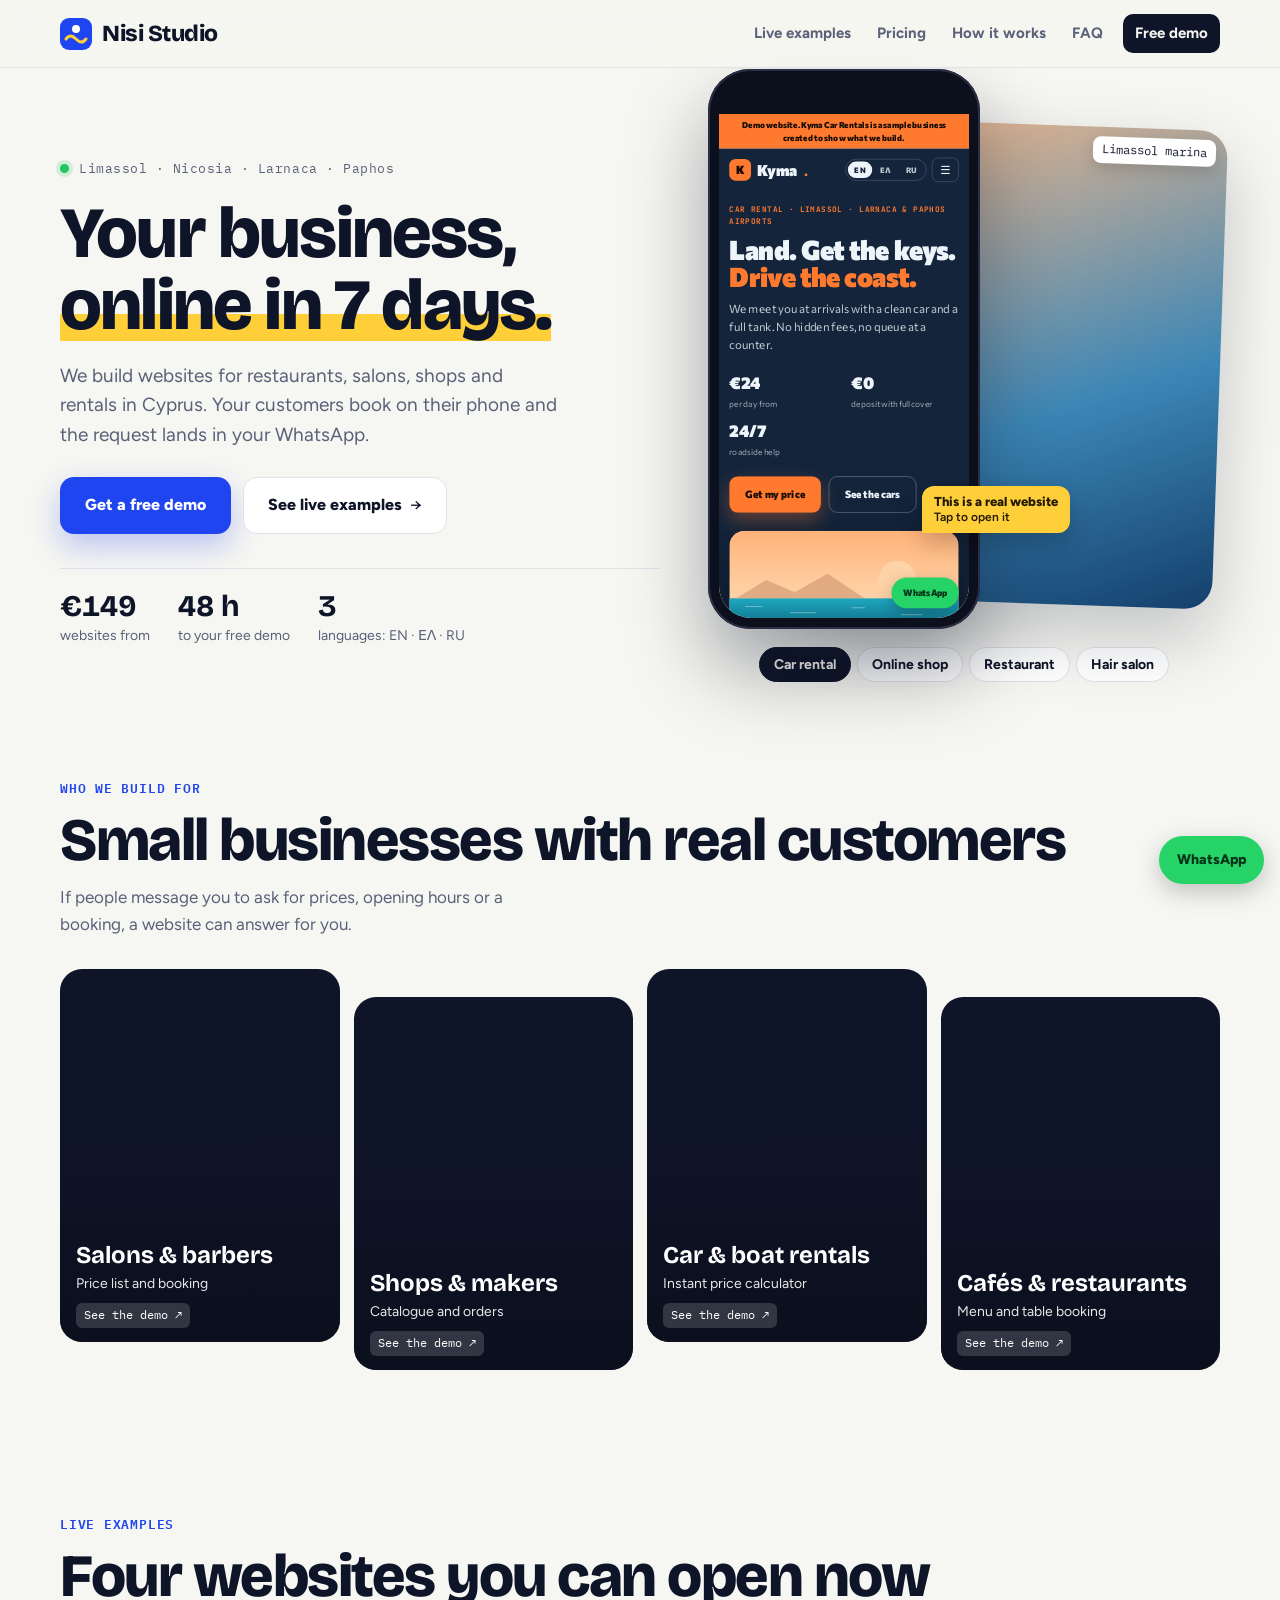
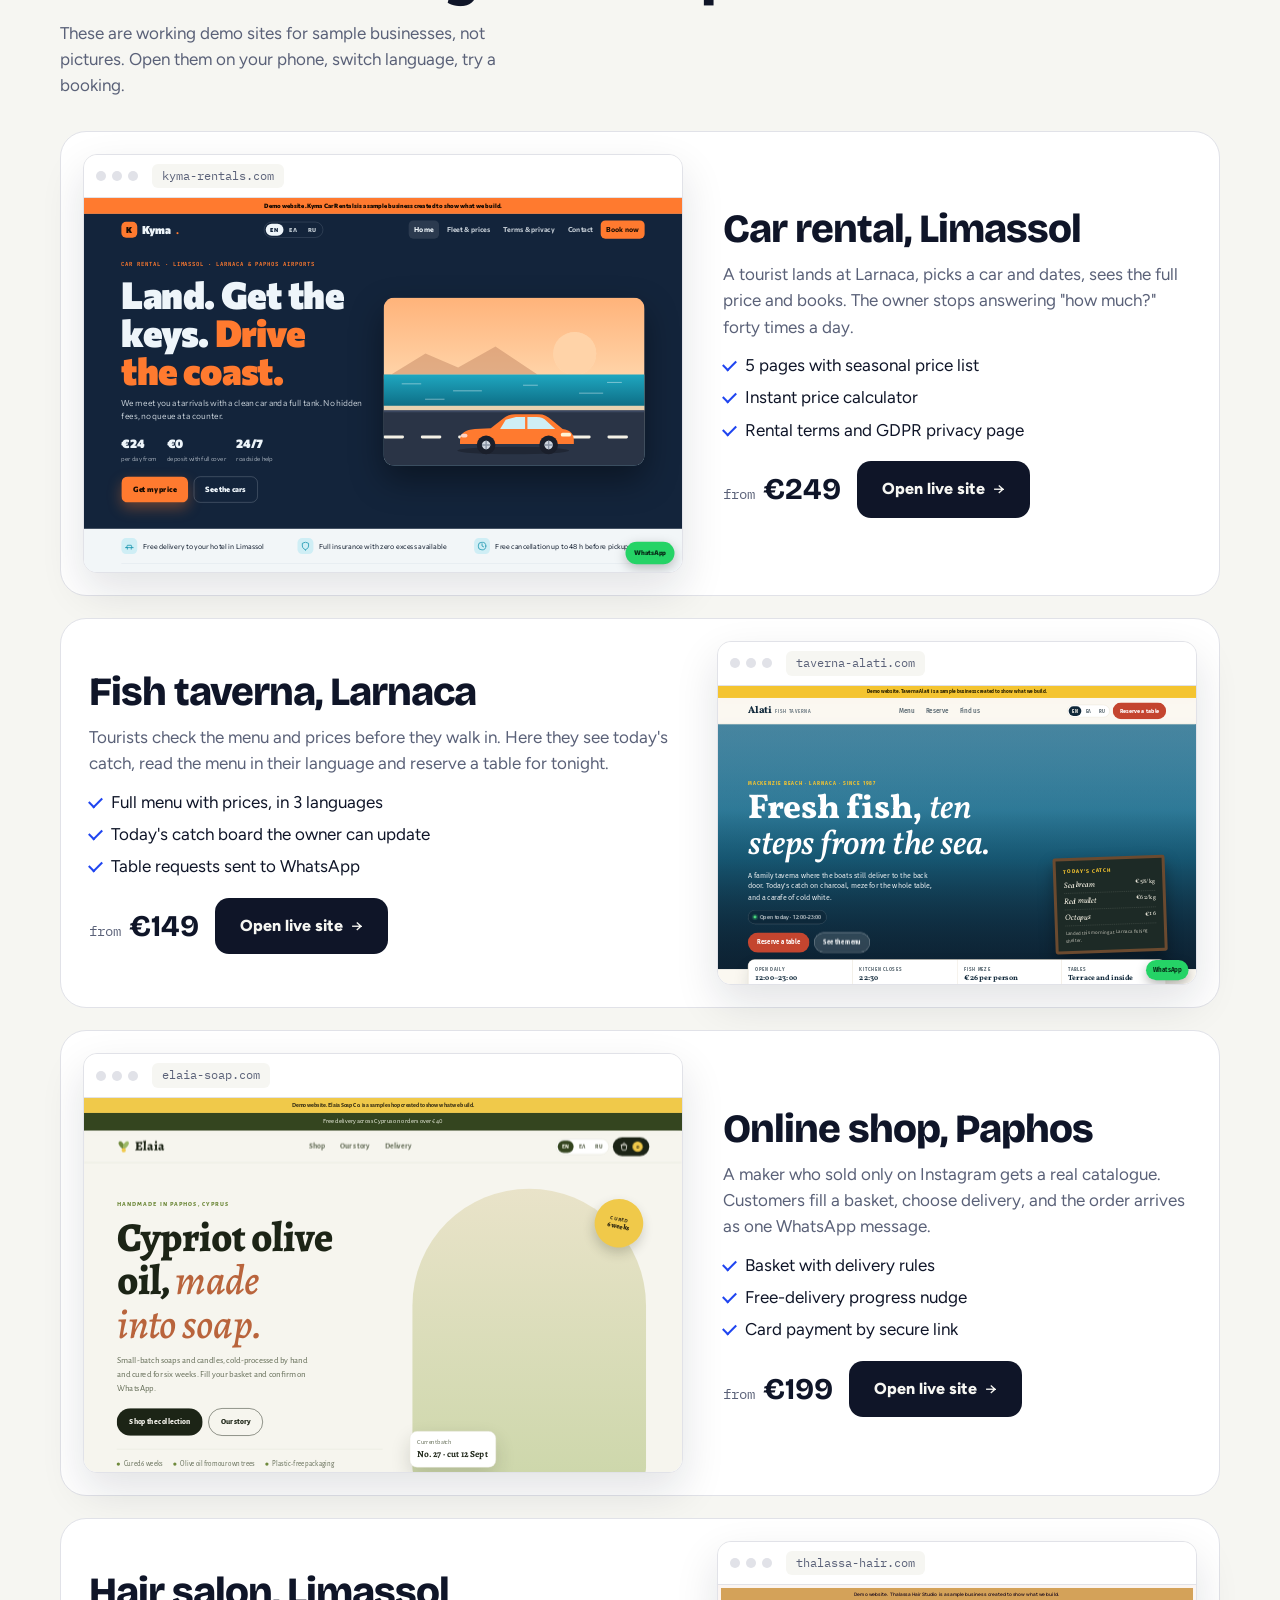
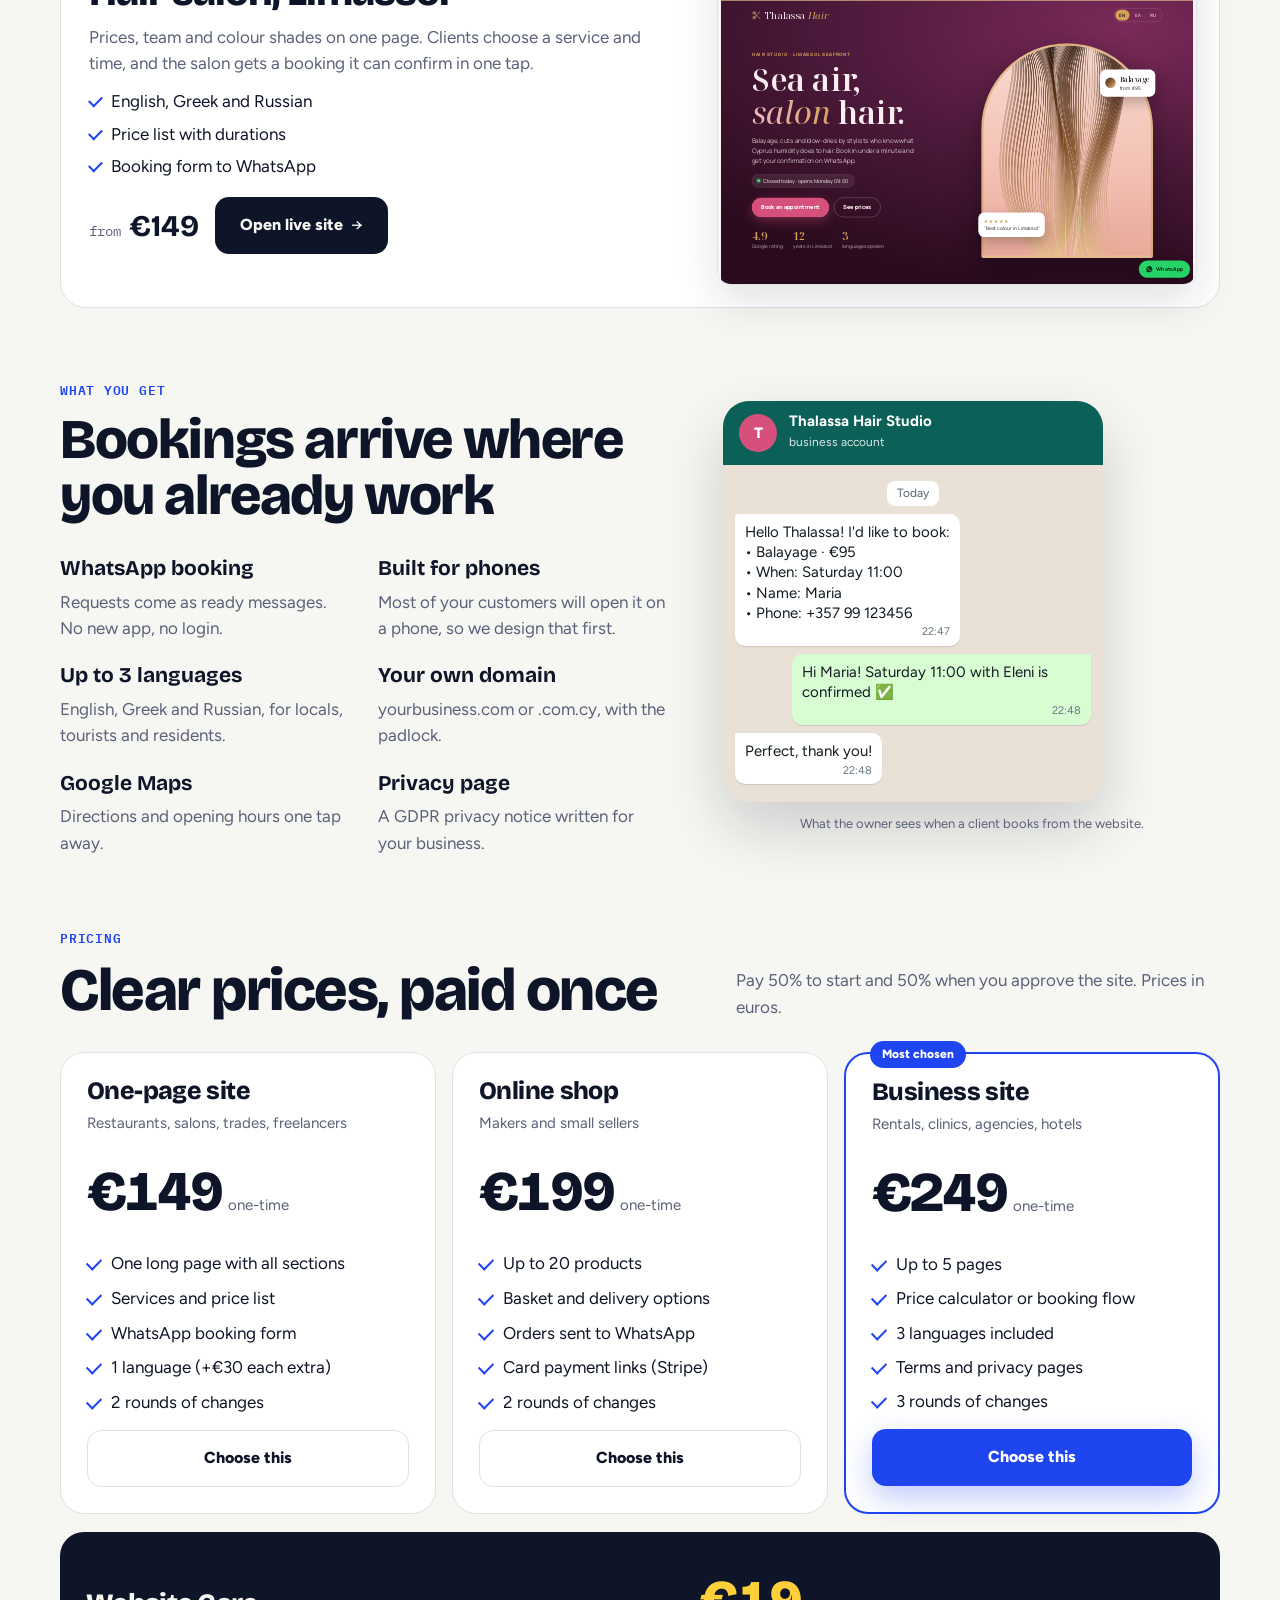
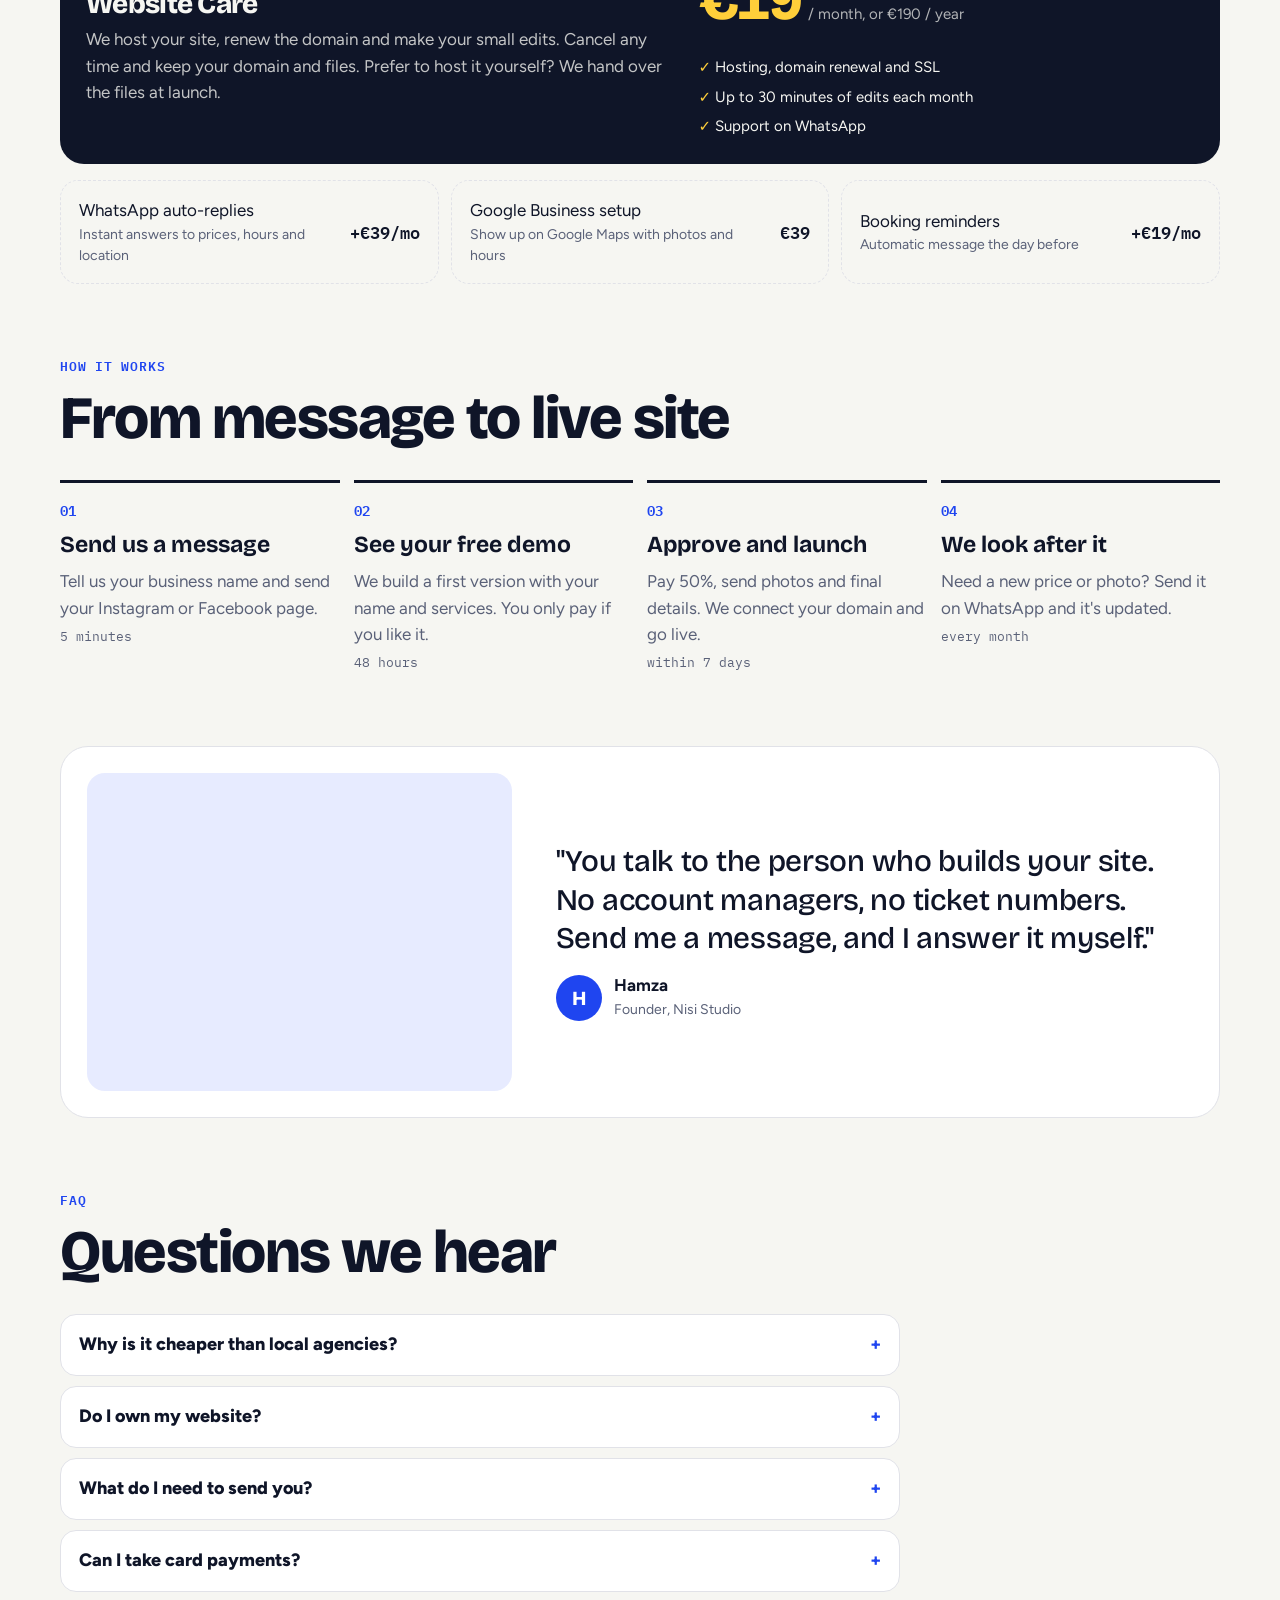
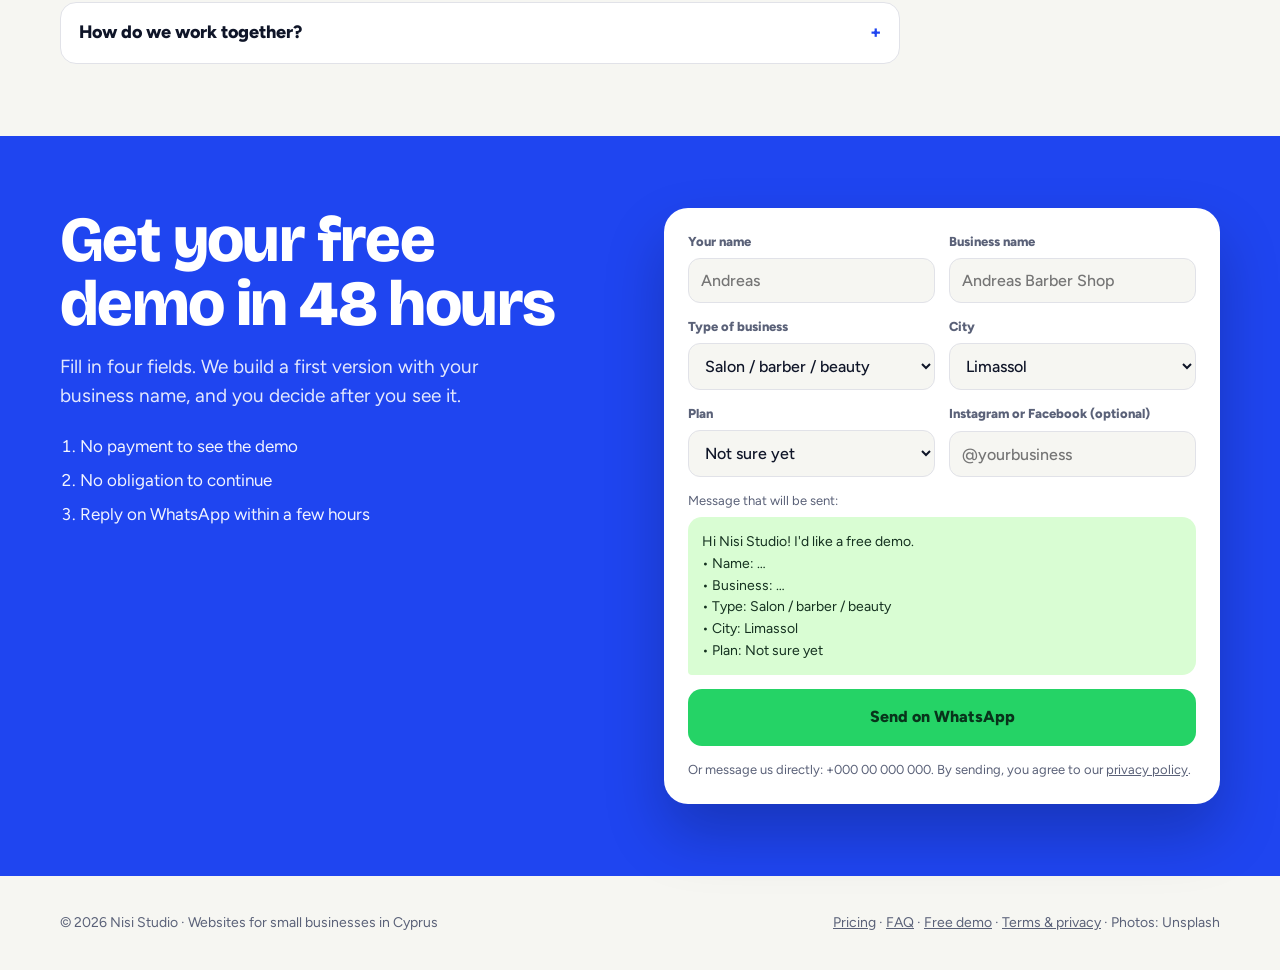
==== commit c5f4e5c0: "Publish taverna demo and link it from the homepage Co-Authored-By: Claude Opus 5.5 <noreply@anthropi" ====
--- a/index.html
+++ b/index.html
@@ -259,7 +259,7 @@
   <div>
     <div class="where"><i></i>Limassol · Nicosia · Larnaca · Paphos</div>
     <h1>Your business, <span class="hl">online in 7 days.</span></h1>
-    <p class="lead">We build websites for salons, shops, rentals and local services in Cyprus. Your customers book on their phone and the request lands in your WhatsApp.</p>
+    <p class="lead">We build websites for restaurants, salons, shops and rentals in Cyprus. Your customers book on their phone and the request lands in your WhatsApp.</p>
     <div class="ctas">
       <a class="btn btn-cobalt" href="#demo">Get a free demo</a>
       <a class="btn btn-ghost arrow" href="#work">See live examples</a>
@@ -286,6 +286,7 @@
     <div class="switch" role="group" aria-label="Choose a demo">
       <button type="button" data-src="demos/cars/index.html" aria-pressed="true">Car rental</button>
       <button type="button" data-src="demos/shop.html" aria-pressed="false">Online shop</button>
+      <button type="button" data-src="demos/taverna.html" aria-pressed="false">Restaurant</button>
       <button type="button" data-src="demos/salon.html" aria-pressed="false">Hair salon</button>
     </div>
   </div>
@@ -300,13 +301,13 @@
     <a href="demos/salon.html" target="_blank" rel="noopener"><img src="https://images.unsplash.com/photo-1580618672591-eb180b1a973f?auto=format&fit=crop&w=700&h=930&q=70" alt="Hairstylist drying a client's hair" loading="lazy" onerror="this.remove()"><div><b>Salons & barbers</b><span>Price list and booking</span><br><em>See the demo ↗</em></div></a>
     <a href="demos/shop.html" target="_blank" rel="noopener"><img src="https://images.unsplash.com/photo-1687422808311-a776f467a468?auto=format&fit=crop&w=700&h=930&q=70" alt="Shop owner at her counter" loading="lazy" onerror="this.remove()"><div><b>Shops & makers</b><span>Catalogue and orders</span><br><em>See the demo ↗</em></div></a>
     <a href="demos/cars/index.html" target="_blank" rel="noopener"><img src="https://images.unsplash.com/photo-1727893512947-8bdc773ceb02?auto=format&fit=crop&w=700&h=930&q=70" alt="Handing over a car key" loading="lazy" onerror="this.remove()"><div><b>Car & boat rentals</b><span>Instant price calculator</span><br><em>See the demo ↗</em></div></a>
-    <a href="#demo"><img src="https://images.unsplash.com/photo-1753351052363-53ce102830eb?auto=format&fit=crop&w=700&h=930&q=70" alt="Café owner in her coffee shop" loading="lazy" onerror="this.remove()"><div><b>Cafés & restaurants</b><span>Menu, hours, table requests</span><br><em>Ask for a demo</em></div></a>
+    <a href="demos/taverna.html" target="_blank" rel="noopener"><img src="https://images.unsplash.com/photo-1753351052363-53ce102830eb?auto=format&fit=crop&w=700&h=930&q=70" alt="Café owner in her coffee shop" loading="lazy" onerror="this.remove()"><div><b>Cafés & restaurants</b><span>Menu and table booking</span><br><em>See the demo ↗</em></div></a>
   </div>
 </section>
 
 <section id="work">
   <div class="sec-head">
-    <div><div class="kicker">Live examples</div><h2>Three websites you can open now</h2></div>
+    <div><div class="kicker">Live examples</div><h2>Four websites you can open now</h2></div>
     <p>These are working demo sites for sample businesses, not pictures. Open them on your phone, switch language, try a booking.</p>
   </div>
   <div class="examples">
@@ -317,6 +318,15 @@
         <p>A tourist lands at Larnaca, picks a car and dates, sees the full price and books. The owner stops answering "how much?" forty times a day.</p>
         <ul><li>5 pages with seasonal price list</li><li>Instant price calculator</li><li>Rental terms and GDPR privacy page</li></ul>
         <div class="foot"><span class="price">from <b>€249</b></span><a class="btn btn-ink arrow" href="demos/cars/index.html" target="_blank" rel="noopener">Open live site</a></div>
+      </div>
+    </article>
+    <article class="ex">
+      <div class="browser"><div class="bbar"><i></i><i></i><i></i><span>taverna-alati.com</span></div><div class="view" data-src="demos/taverna.html"><a href="demos/taverna.html" target="_blank" rel="noopener" aria-label="Open the restaurant demo"><span>Open live site ↗</span></a></div></div>
+      <div class="info">
+        <h3>Fish taverna, Larnaca</h3>
+        <p>Tourists check the menu and prices before they walk in. Here they see today's catch, read the menu in their language and reserve a table for tonight.</p>
+        <ul><li>Full menu with prices, in 3 languages</li><li>Today's catch board the owner can update</li><li>Table requests sent to WhatsApp</li></ul>
+        <div class="foot"><span class="price">from <b>€149</b></span><a class="btn btn-ink arrow" href="demos/taverna.html" target="_blank" rel="noopener">Open live site</a></div>
       </div>
     </article>
     <article class="ex">
@@ -380,7 +390,7 @@
   </div>
   <div class="plans">
     <div class="plan">
-      <h3>One-page site</h3><p class="for">Salons, cafés, trades, freelancers</p>
+      <h3>One-page site</h3><p class="for">Restaurants, salons, trades, freelancers</p>
       <div class="amount"><b>€149</b><span>one-time</span></div>
       <ul><li>One long page with all sections</li><li>Services and price list</li><li>WhatsApp booking form</li><li>1 language (+€30 each extra)</li><li>2 rounds of changes</li></ul>
       <a class="btn btn-ghost" href="#demo" data-plan="One-page site">Choose this</a>
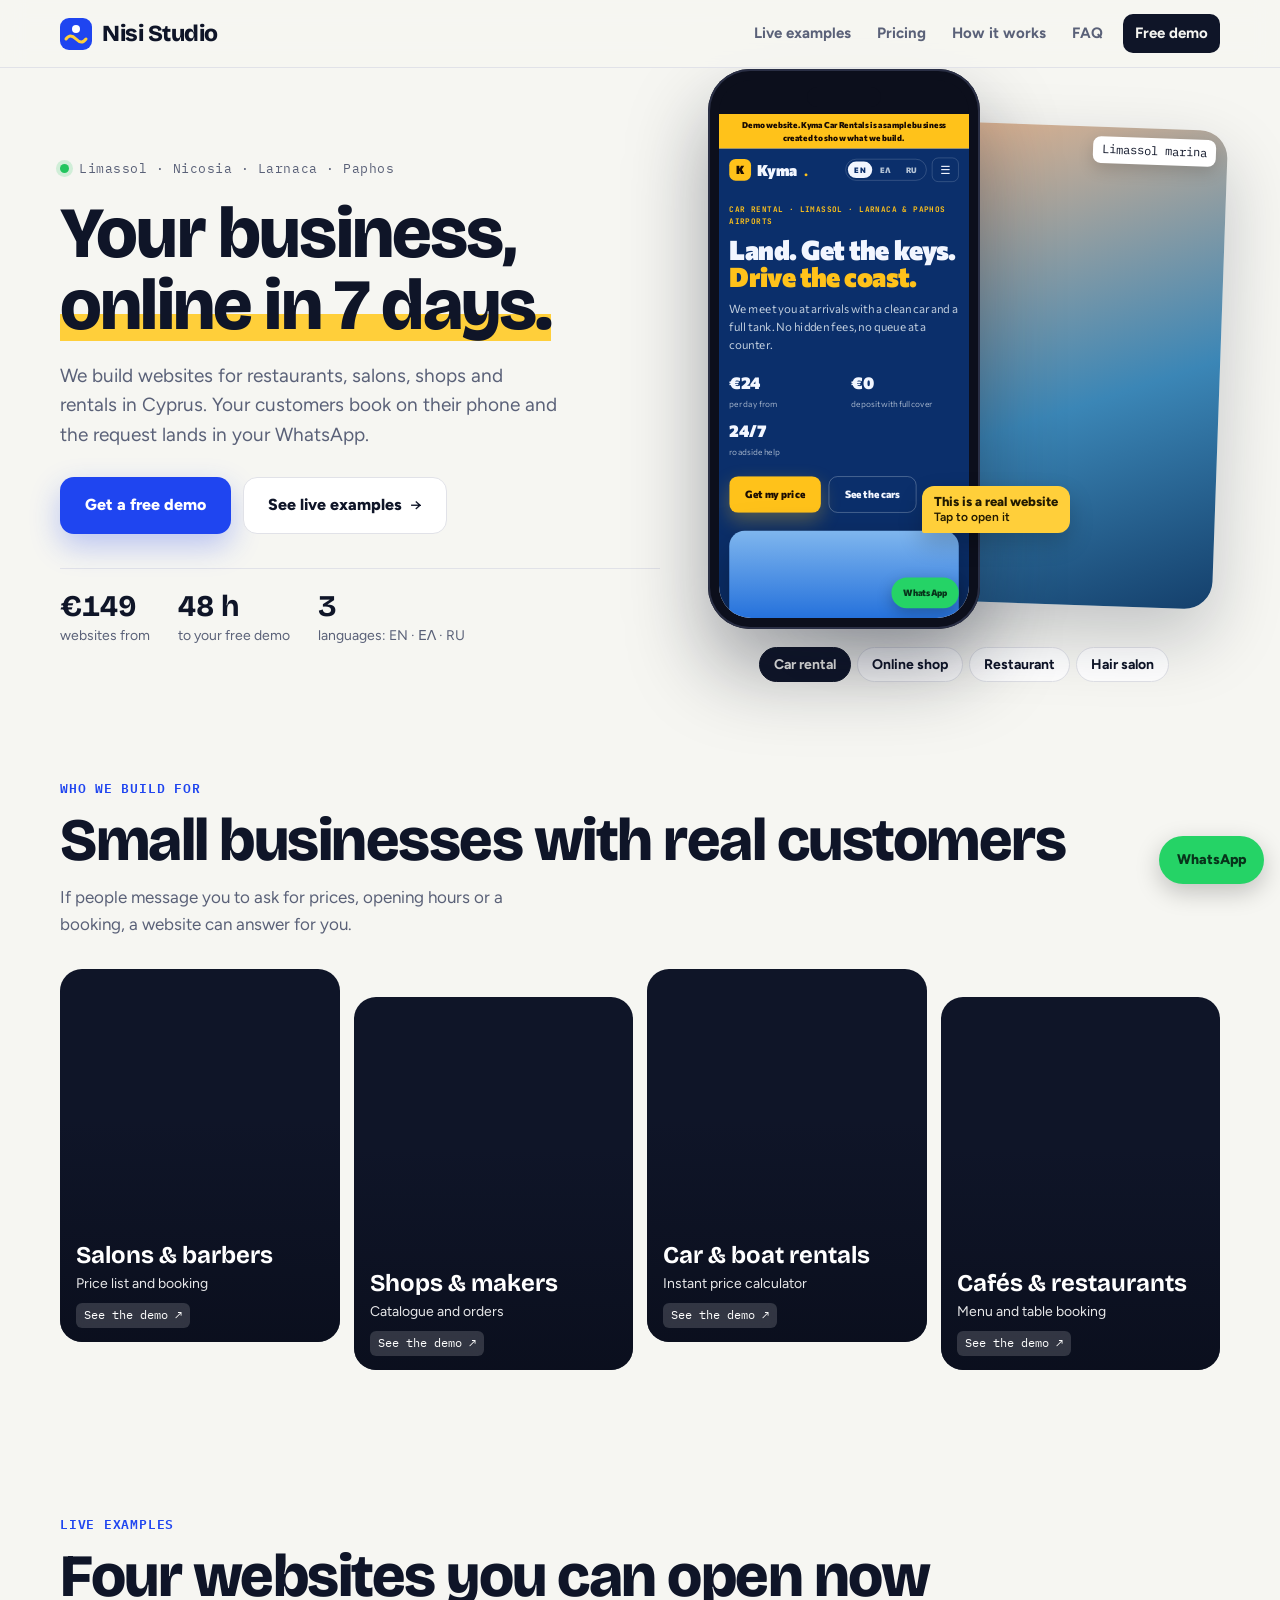
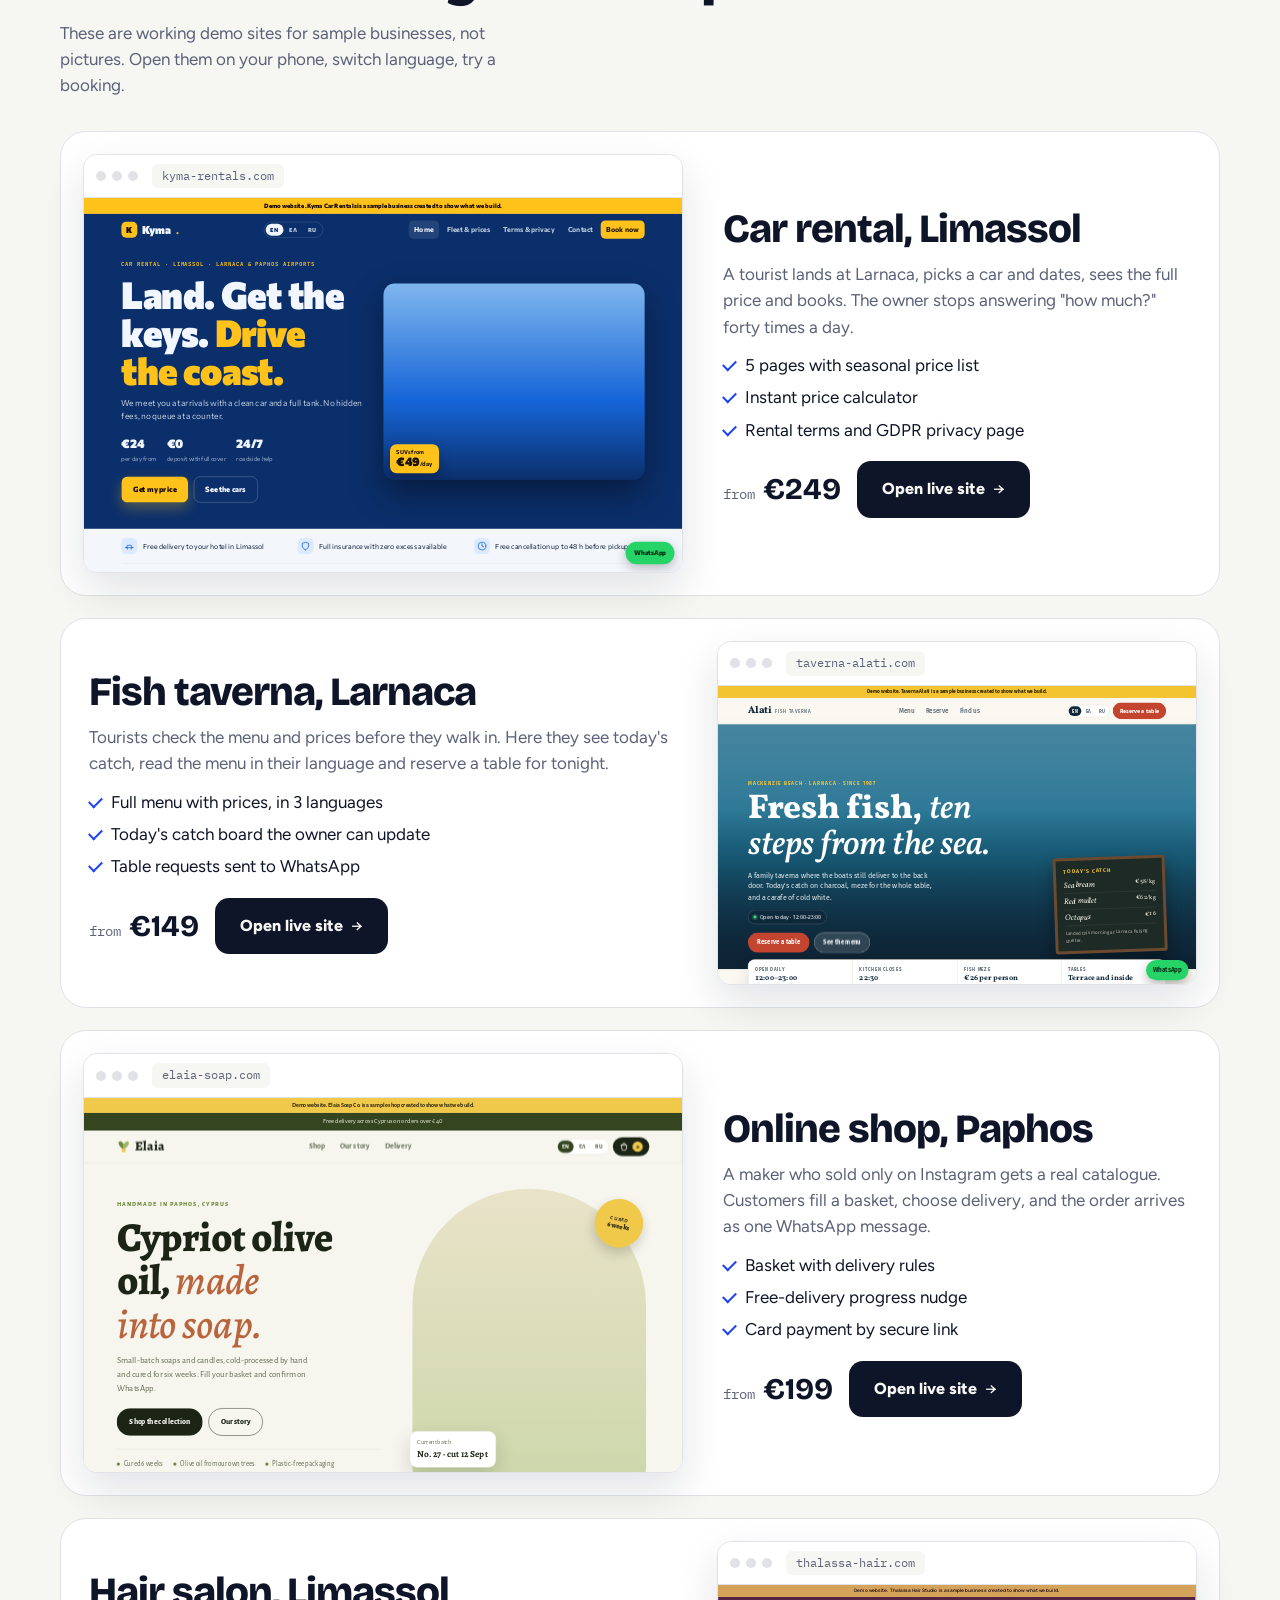
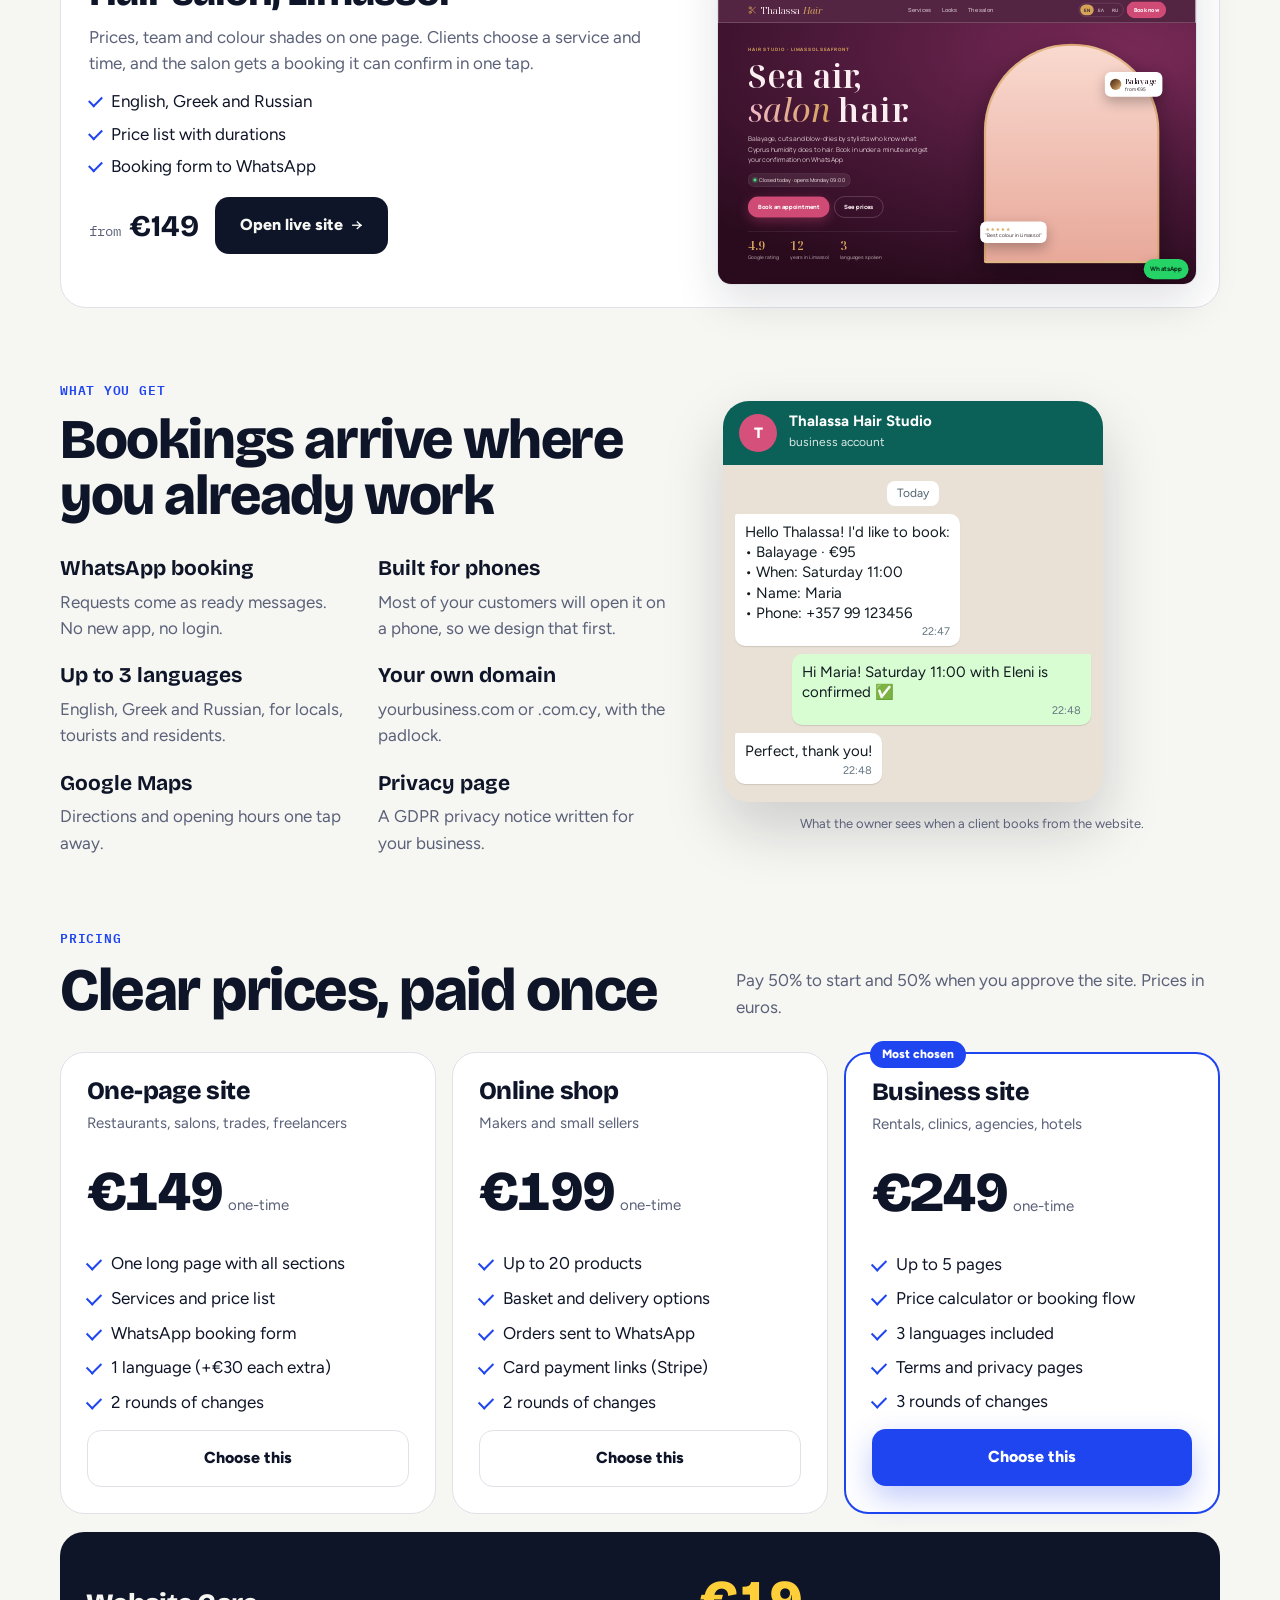
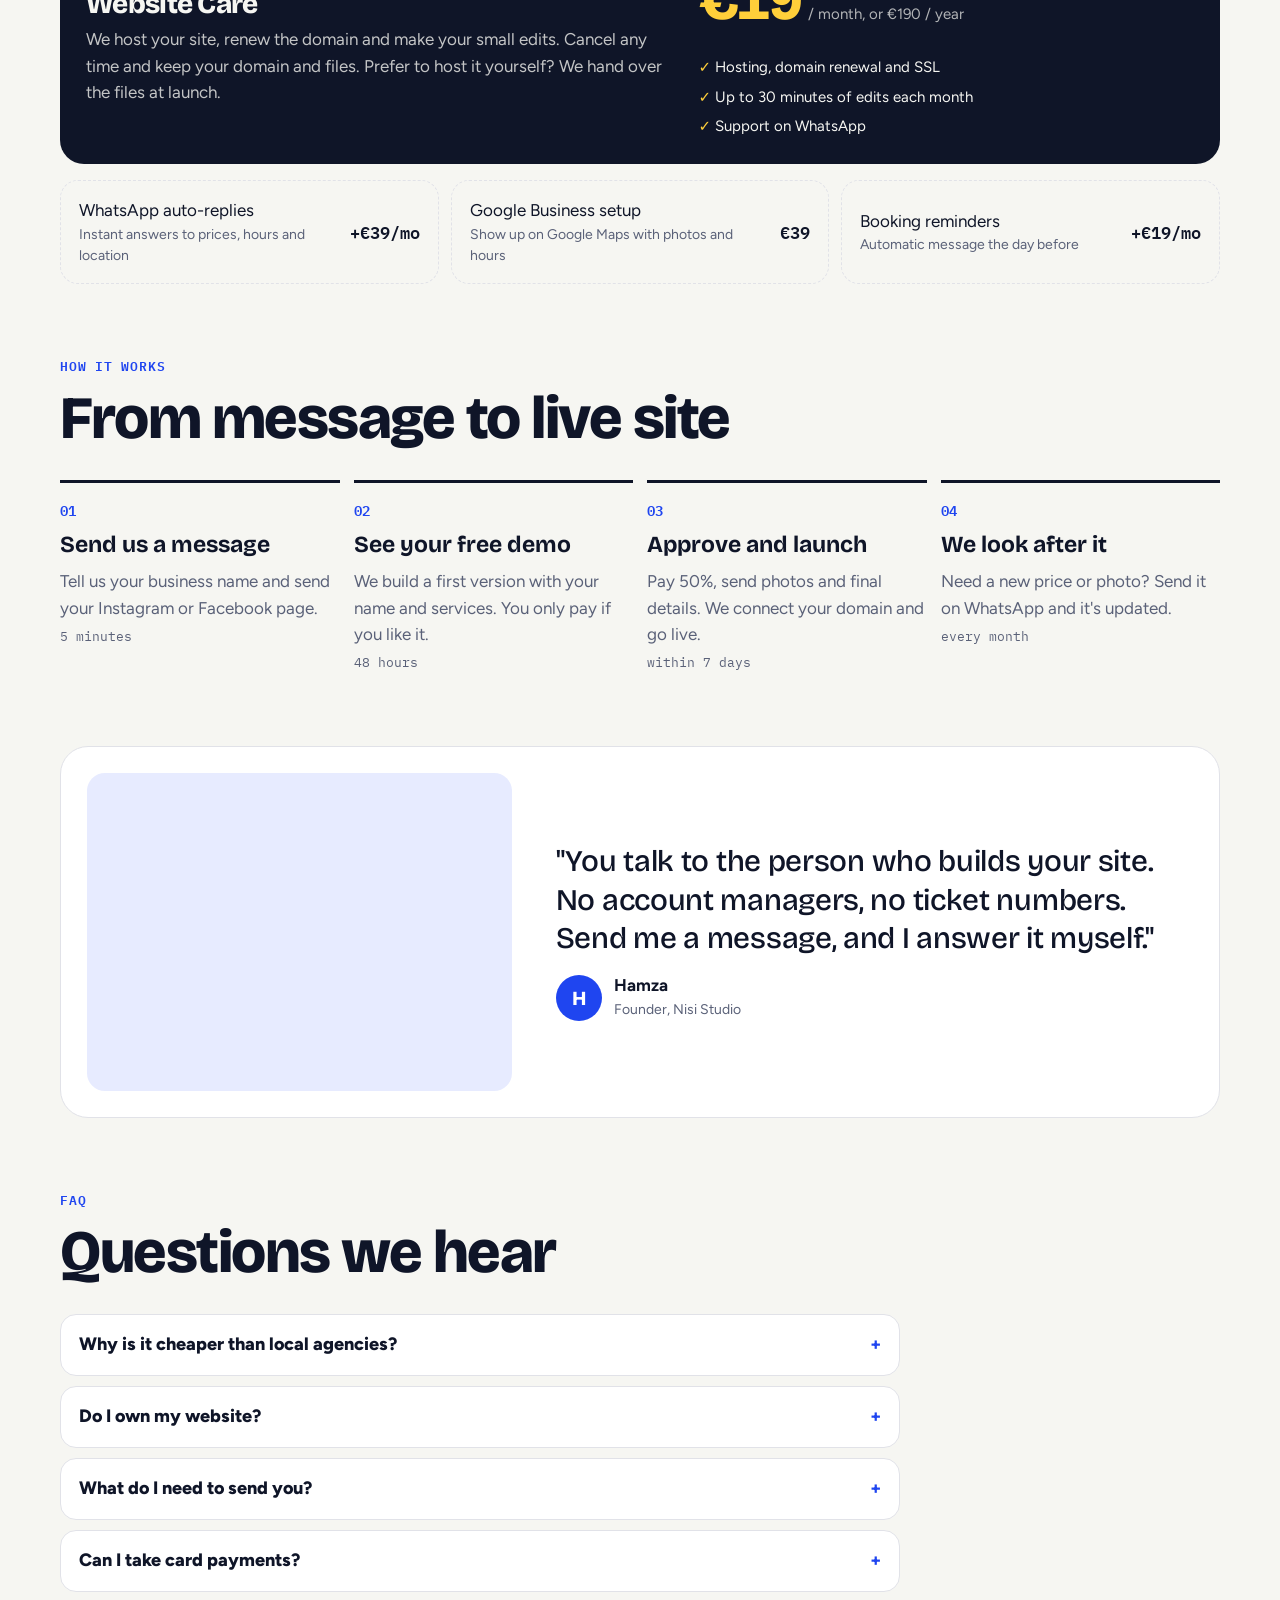
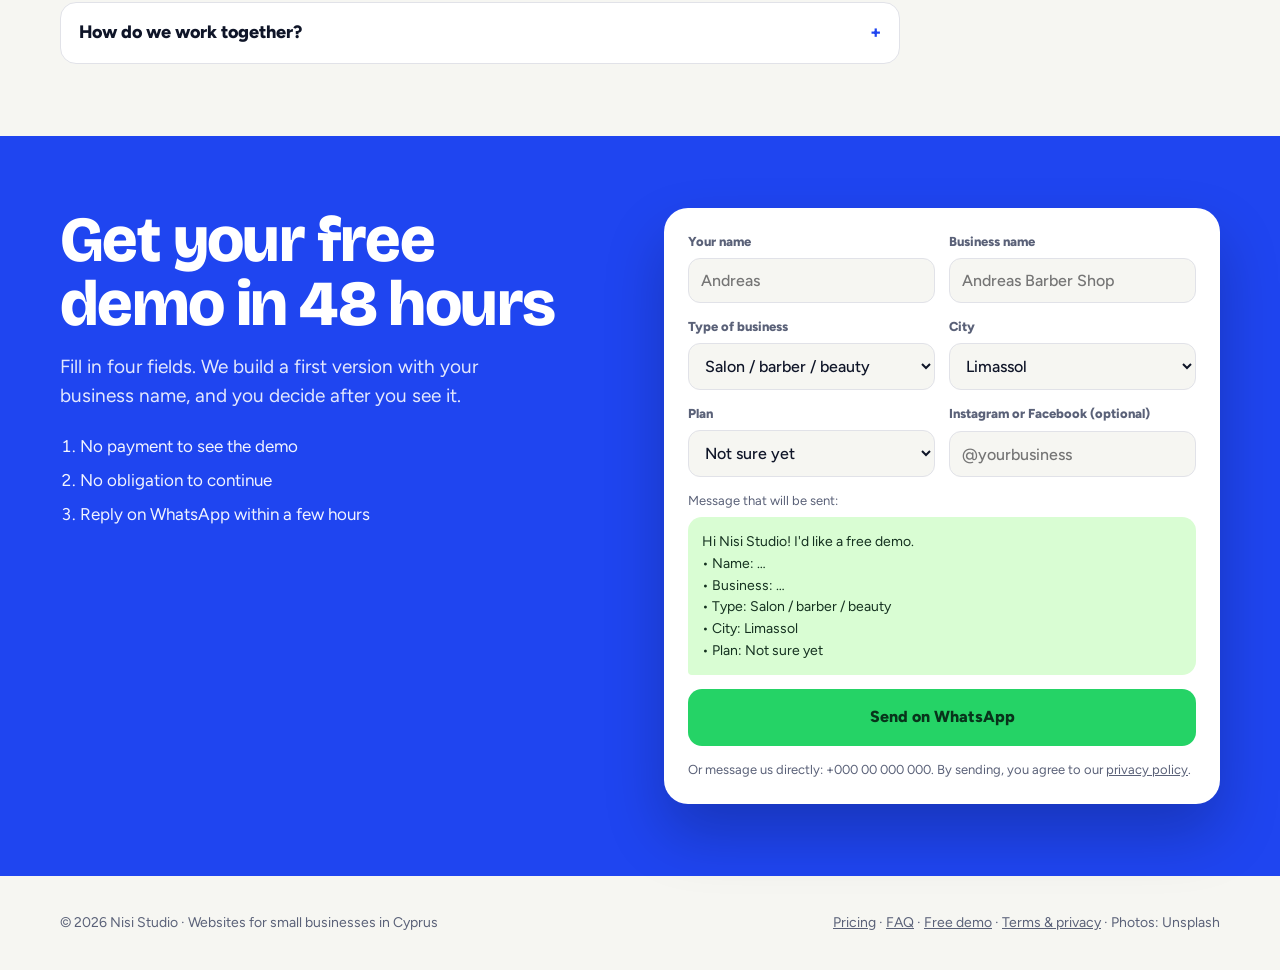
==== commit 8e71887a: "Add favicons for Nisi Studio and each demo site Co-Authored-By: Claude Opus 5.5 <noreply@anthropic.c" ====
--- a/index.html
+++ b/index.html
@@ -4,6 +4,9 @@
 <meta charset="utf-8">
 <meta name="viewport" content="width=device-width, initial-scale=1, viewport-fit=cover">
 <title>Nisi Studio</title>
+<link rel="icon" href="favicon-32.png" sizes="32x32" type="image/png">
+<link rel="icon" href="favicon.svg" type="image/svg+xml">
+<link rel="apple-touch-icon" href="apple-touch-icon.png">
 <meta name="description" content="Websites for small businesses in Cyprus. Mobile-first, WhatsApp booking, ready in 7 days, from €149.">
 <link rel="preconnect" href="https://fonts.googleapis.com">
 <link rel="preconnect" href="https://fonts.gstatic.com" crossorigin>
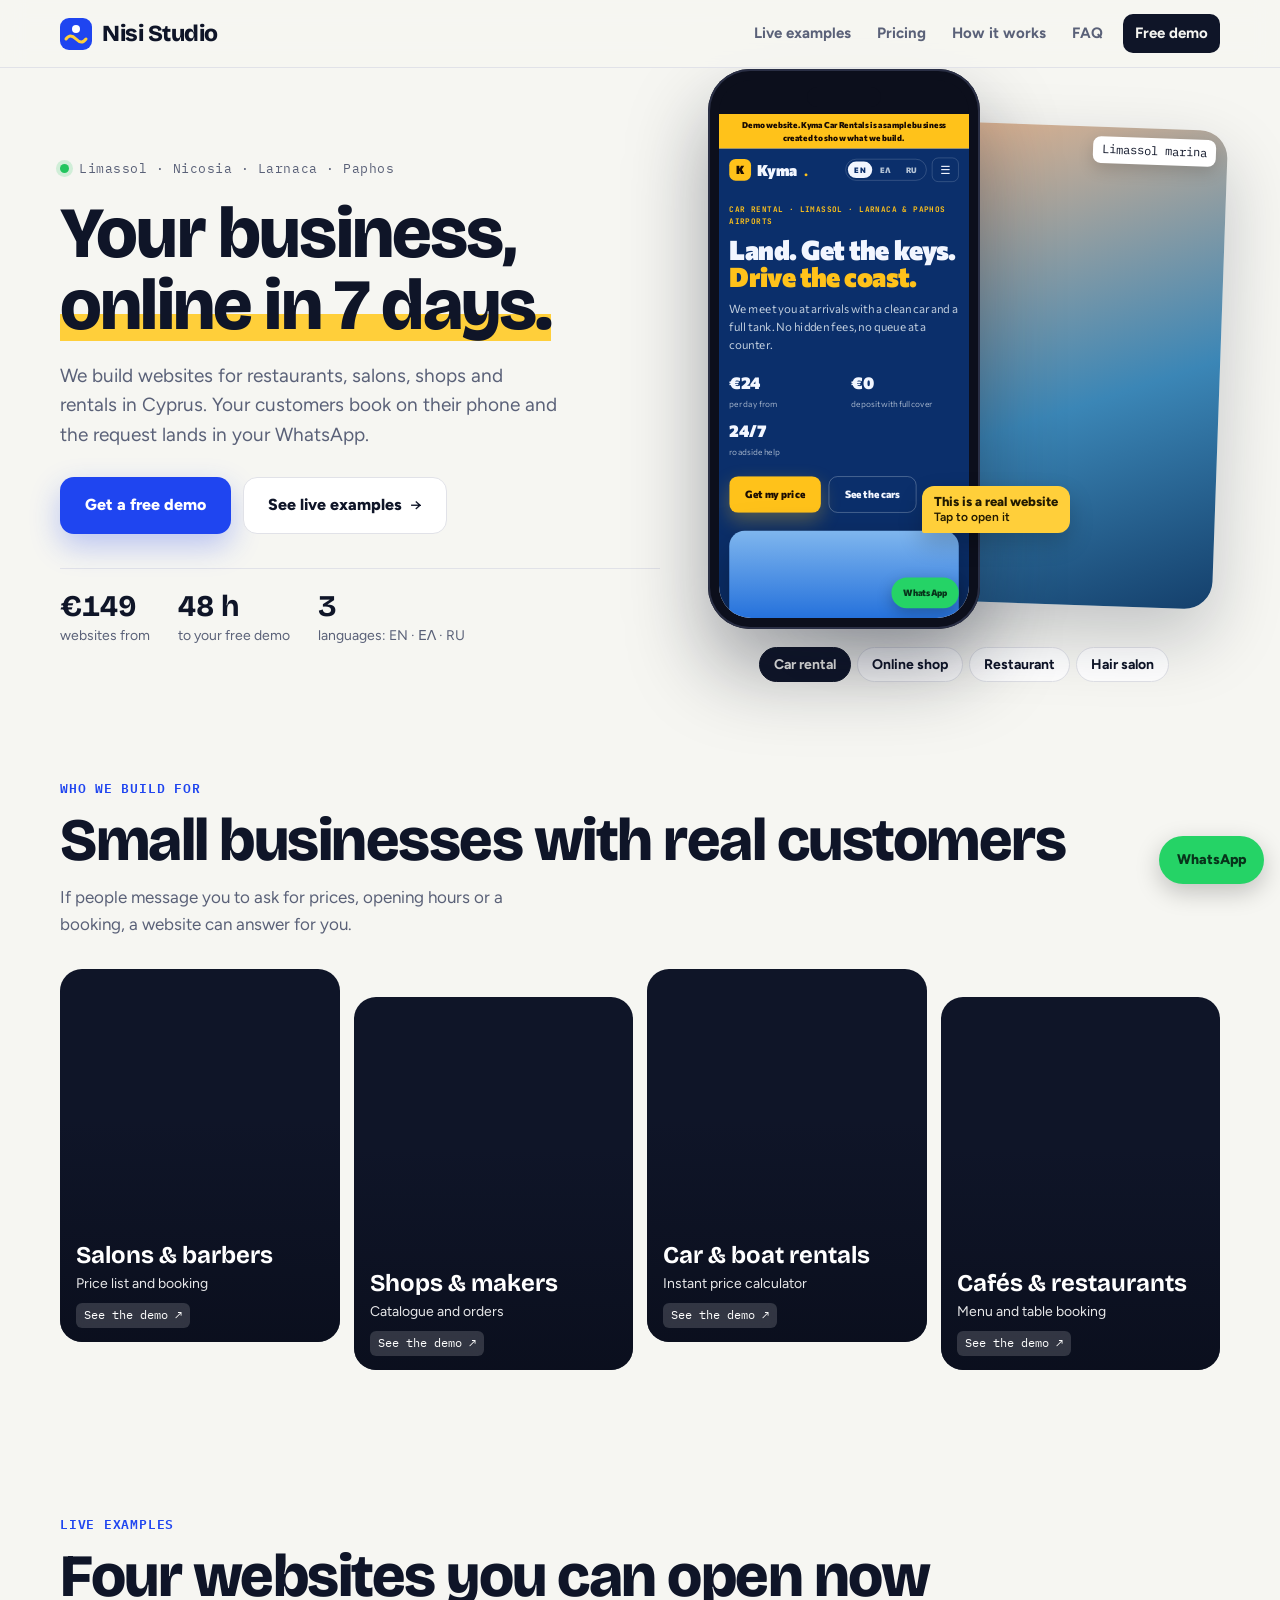
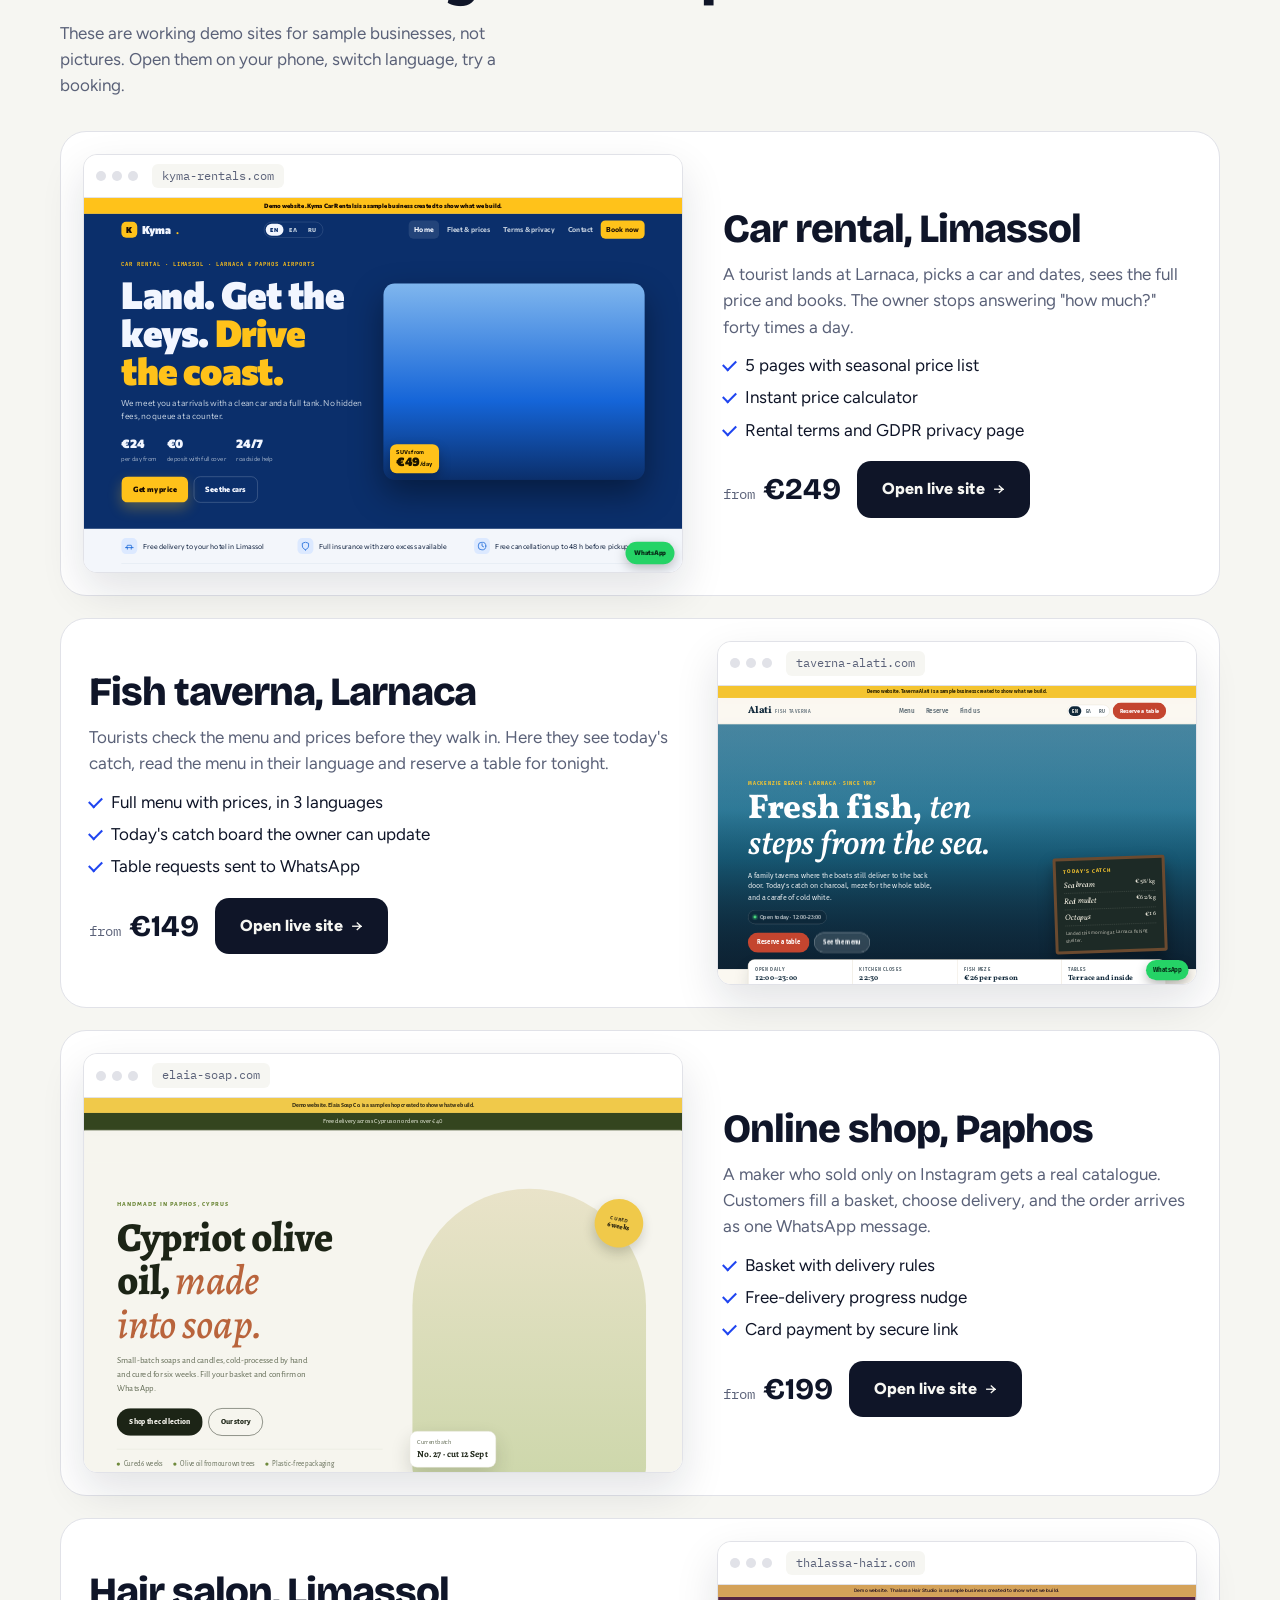
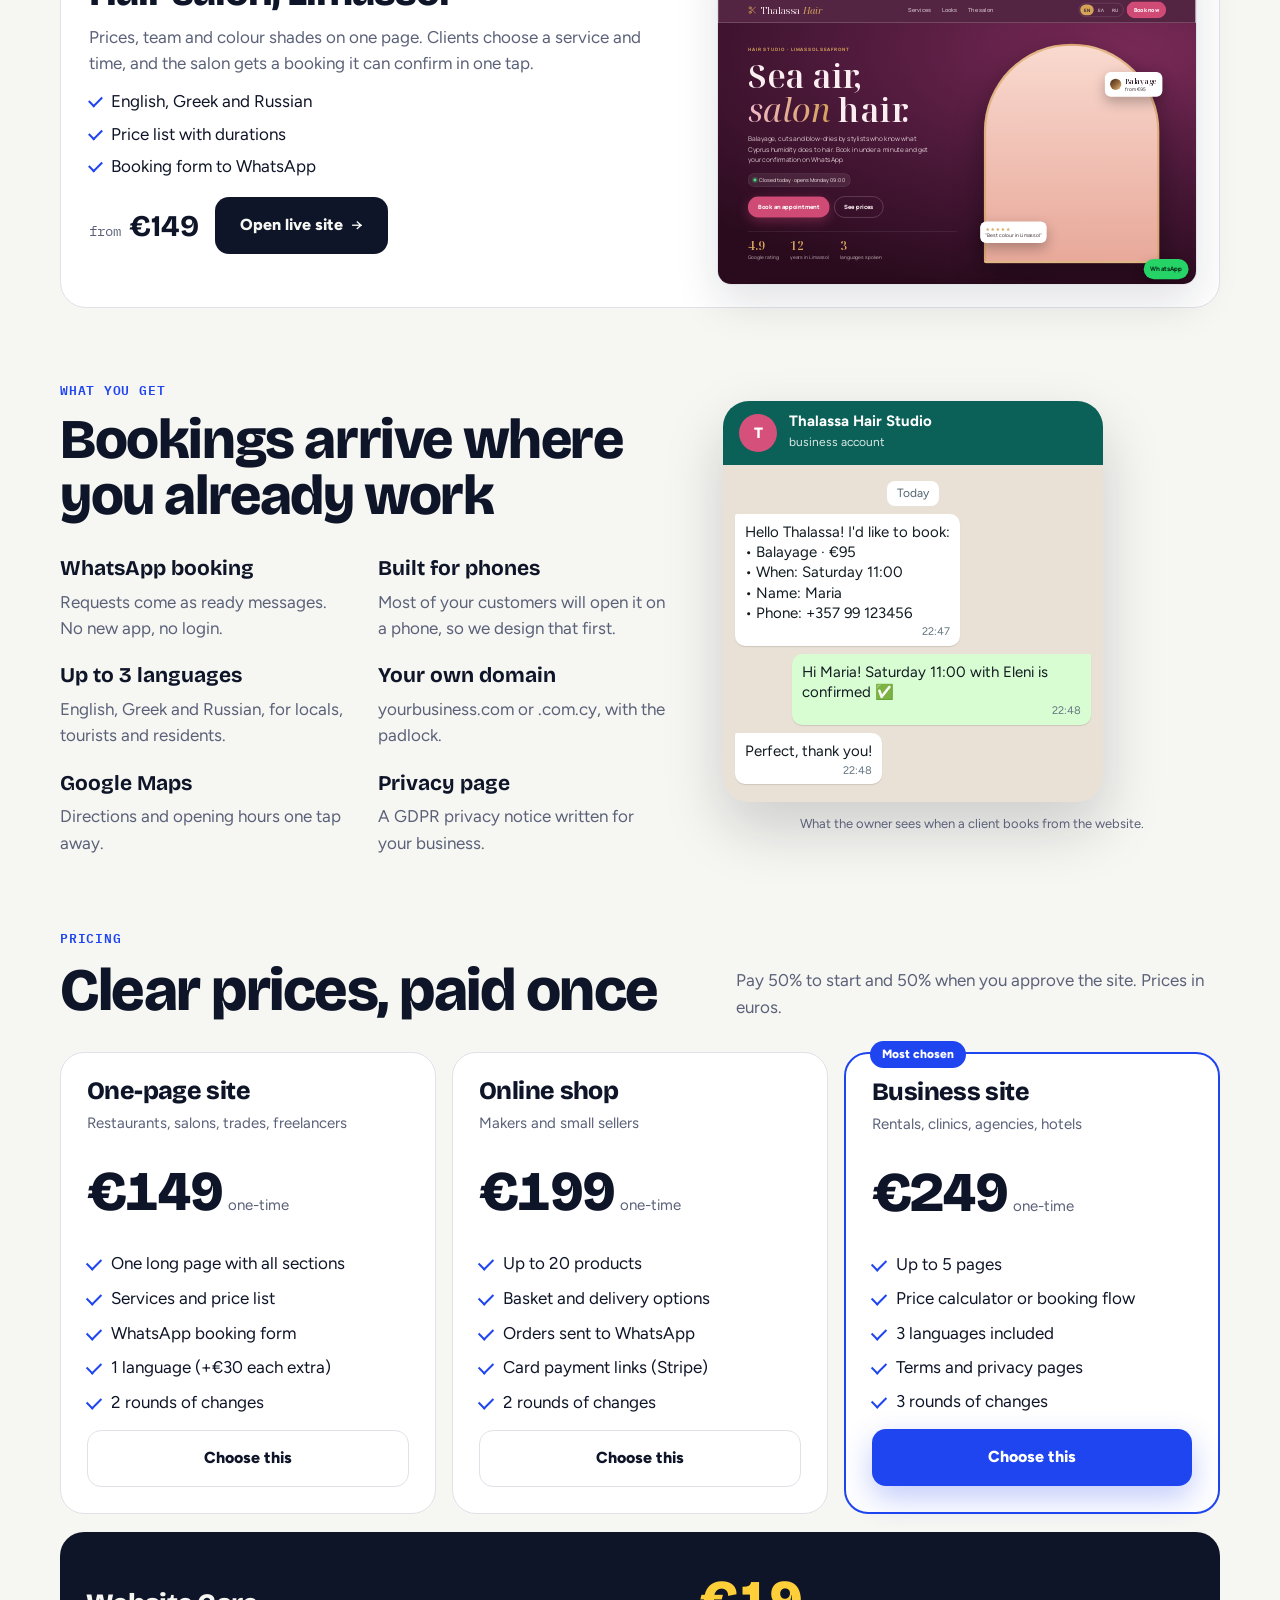
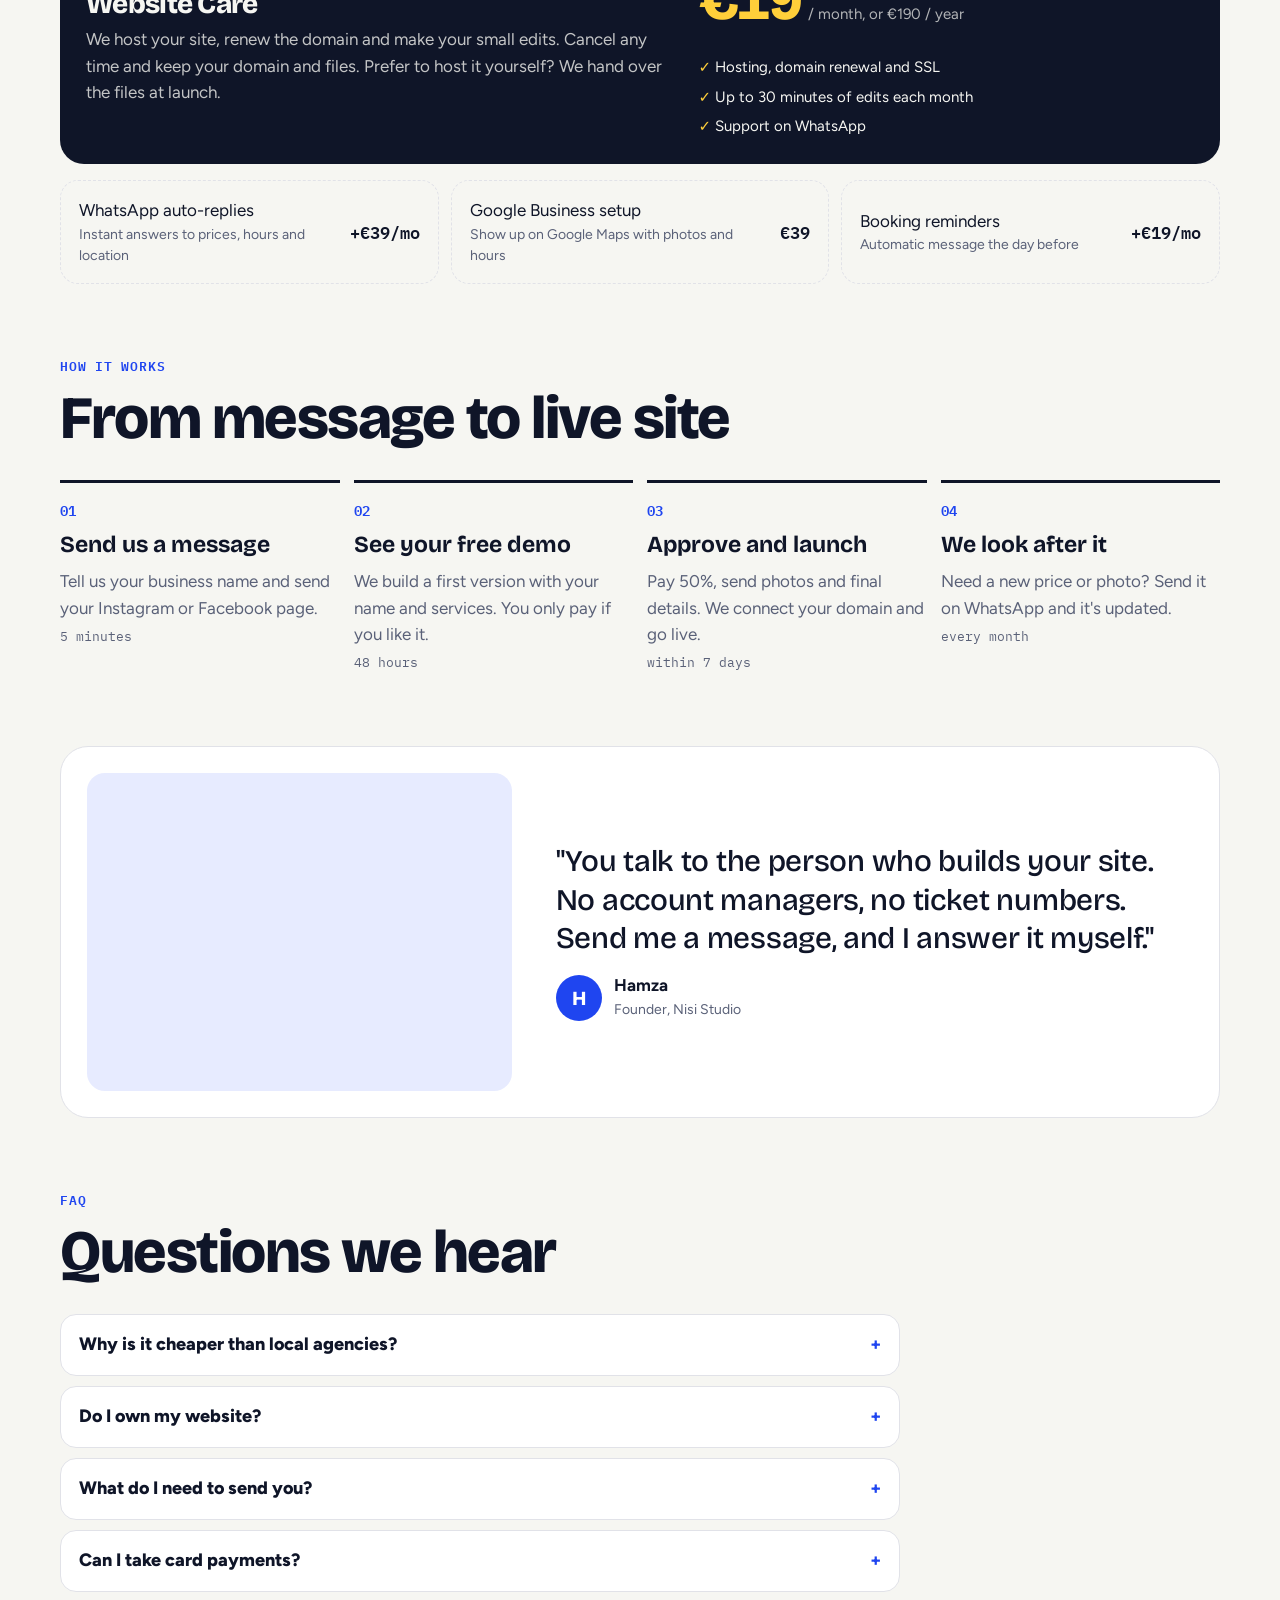
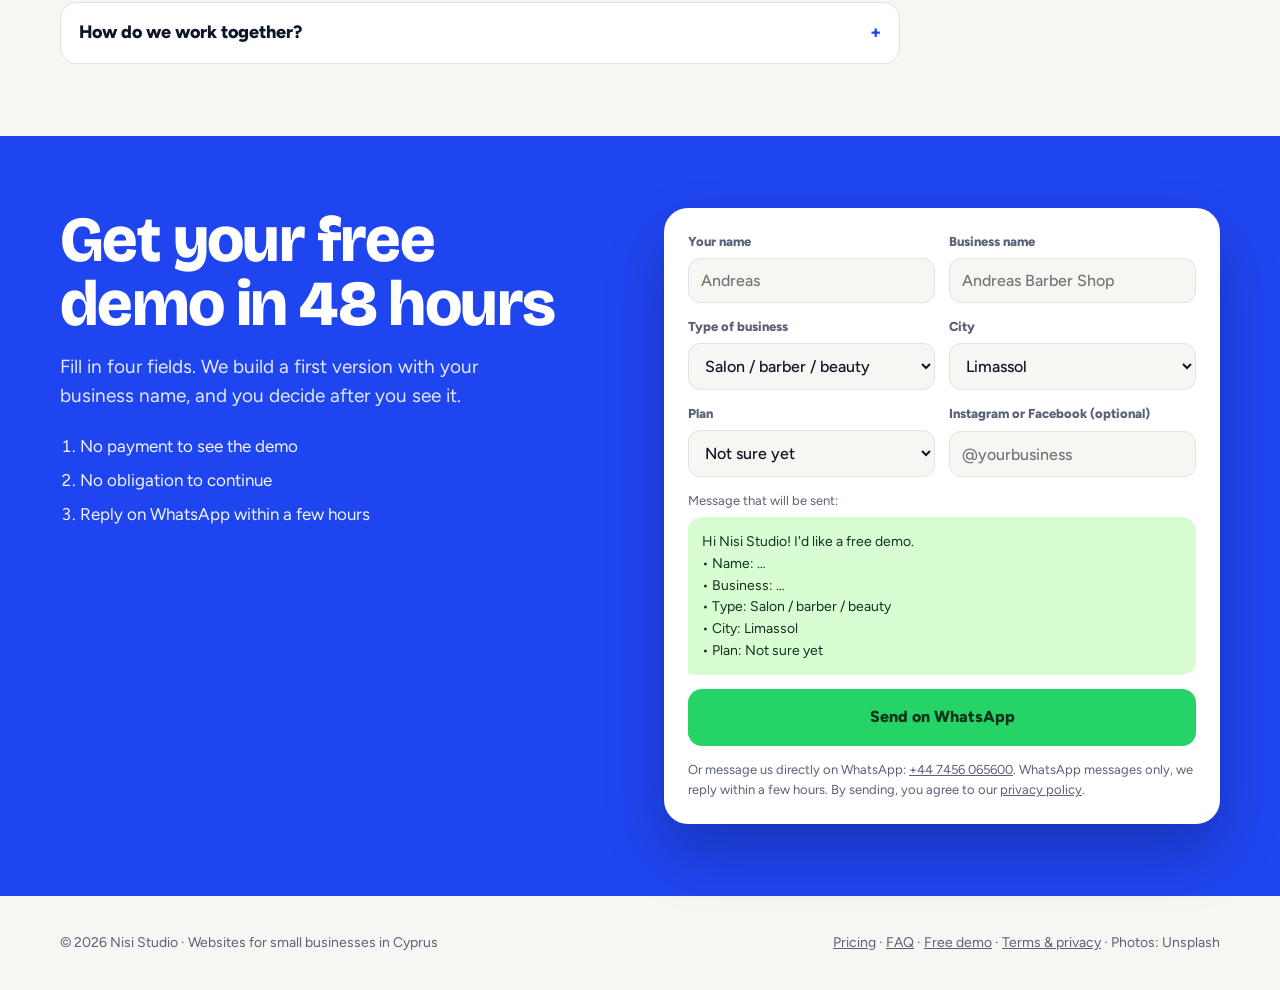
==== commit 73938a4b: "Add WhatsApp number to Nisi Studio site Co-Authored-By: Claude Opus 5.5 <noreply@anthropic.com> Clau" ====
--- a/index.html
+++ b/index.html
@@ -483,7 +483,7 @@
     </div>
     <div><div class="small" style="margin-bottom:6px">Message that will be sent:</div><div class="preview" id="preview"></div></div>
     <a class="btn btn-wa" id="send" href="#" target="_blank" rel="noopener">Send on WhatsApp</a>
-    <p class="small">Or message us directly: <span id="num">+000 00 000 000</span>. By sending, you agree to our <a href="legal.html#privacy">privacy policy</a>.</p>
+    <p class="small">Or message us directly on WhatsApp: <a id="num" href="https://wa.me/447456065600">+44 7456 065600</a>. WhatsApp messages only, we reply within a few hours. By sending, you agree to our <a href="legal.html#privacy">privacy policy</a>.</p>
   </form>
 </div>
 </div>
@@ -499,7 +499,7 @@
 <a class="fab" id="fab" href="#" target="_blank" rel="noopener">WhatsApp</a>
 
 <script>
-const WA = "000000000000"; // put your WhatsApp number here, digits only, with country code
+const WA = "447456065600"; // WhatsApp number, digits only, with country code
 const $ = id => document.getElementById(id);
 const reduce = matchMedia("(prefers-reduced-motion: reduce)").matches;
 
